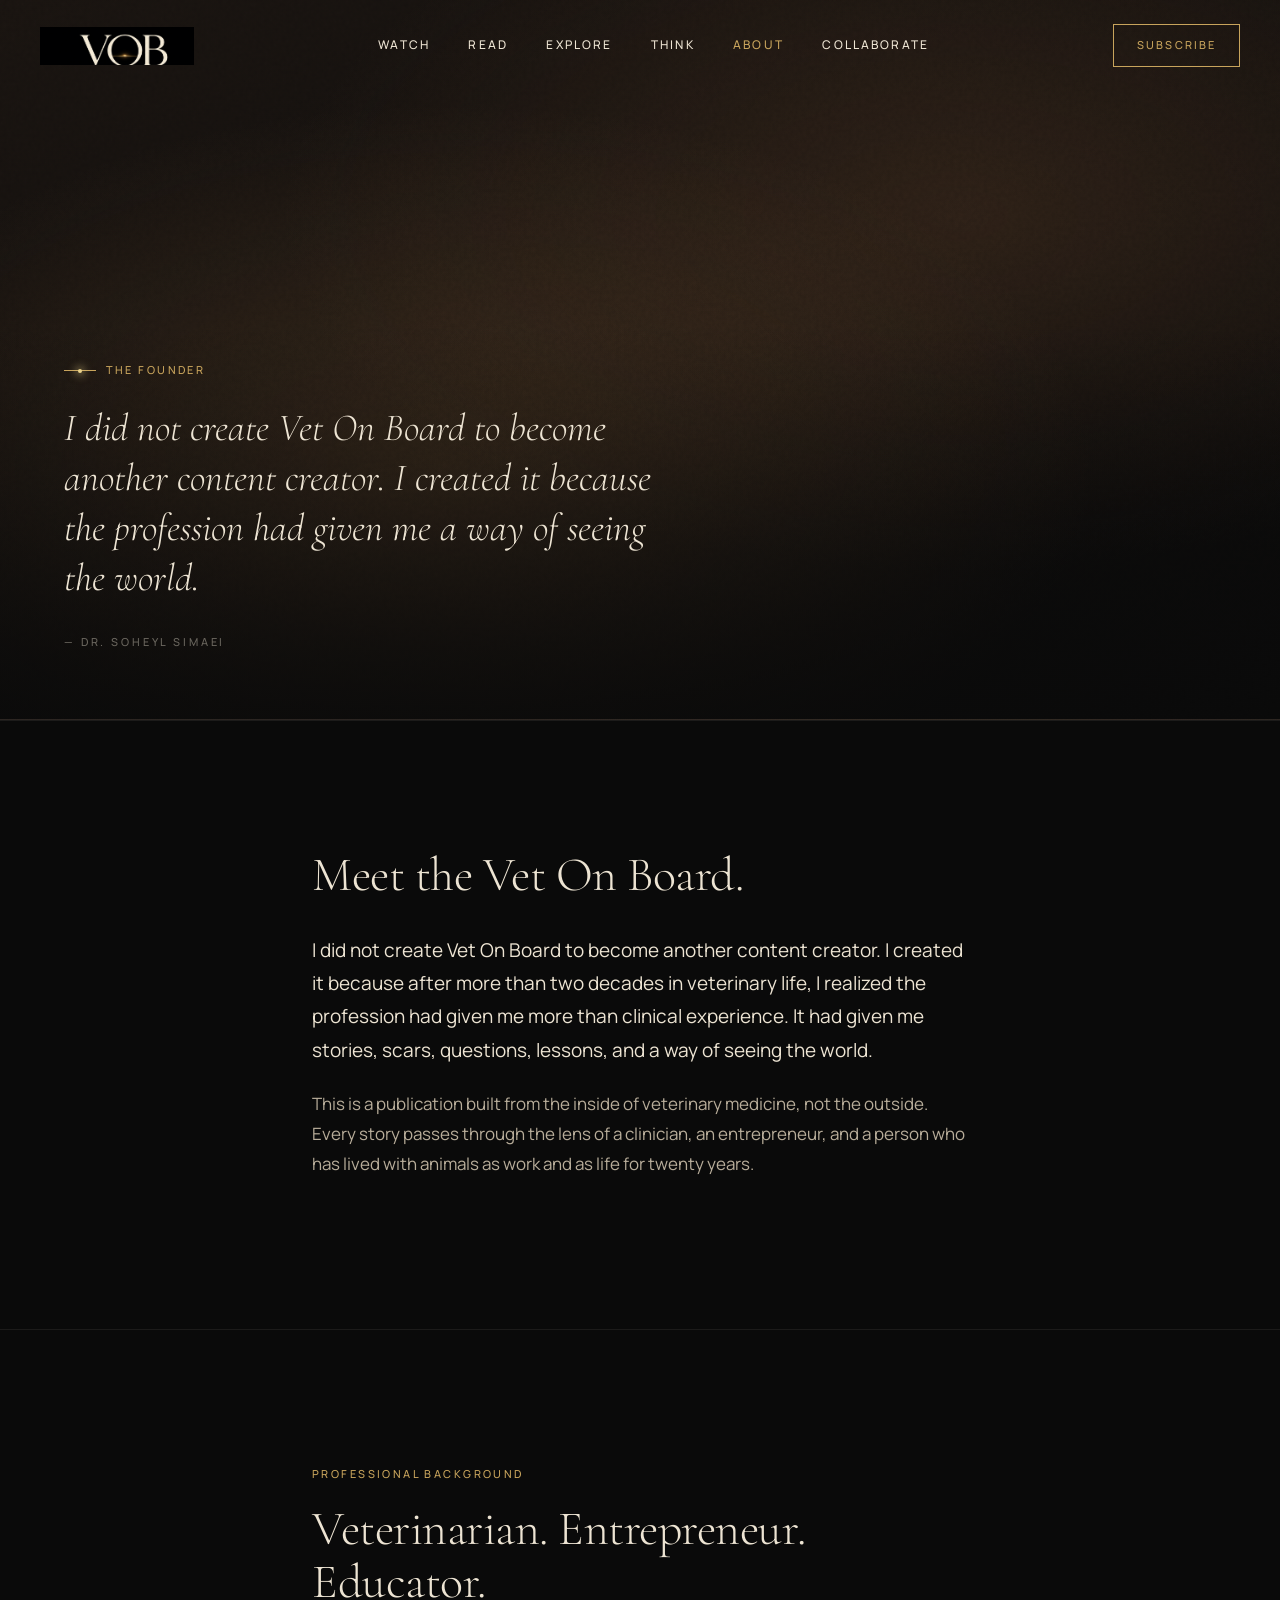
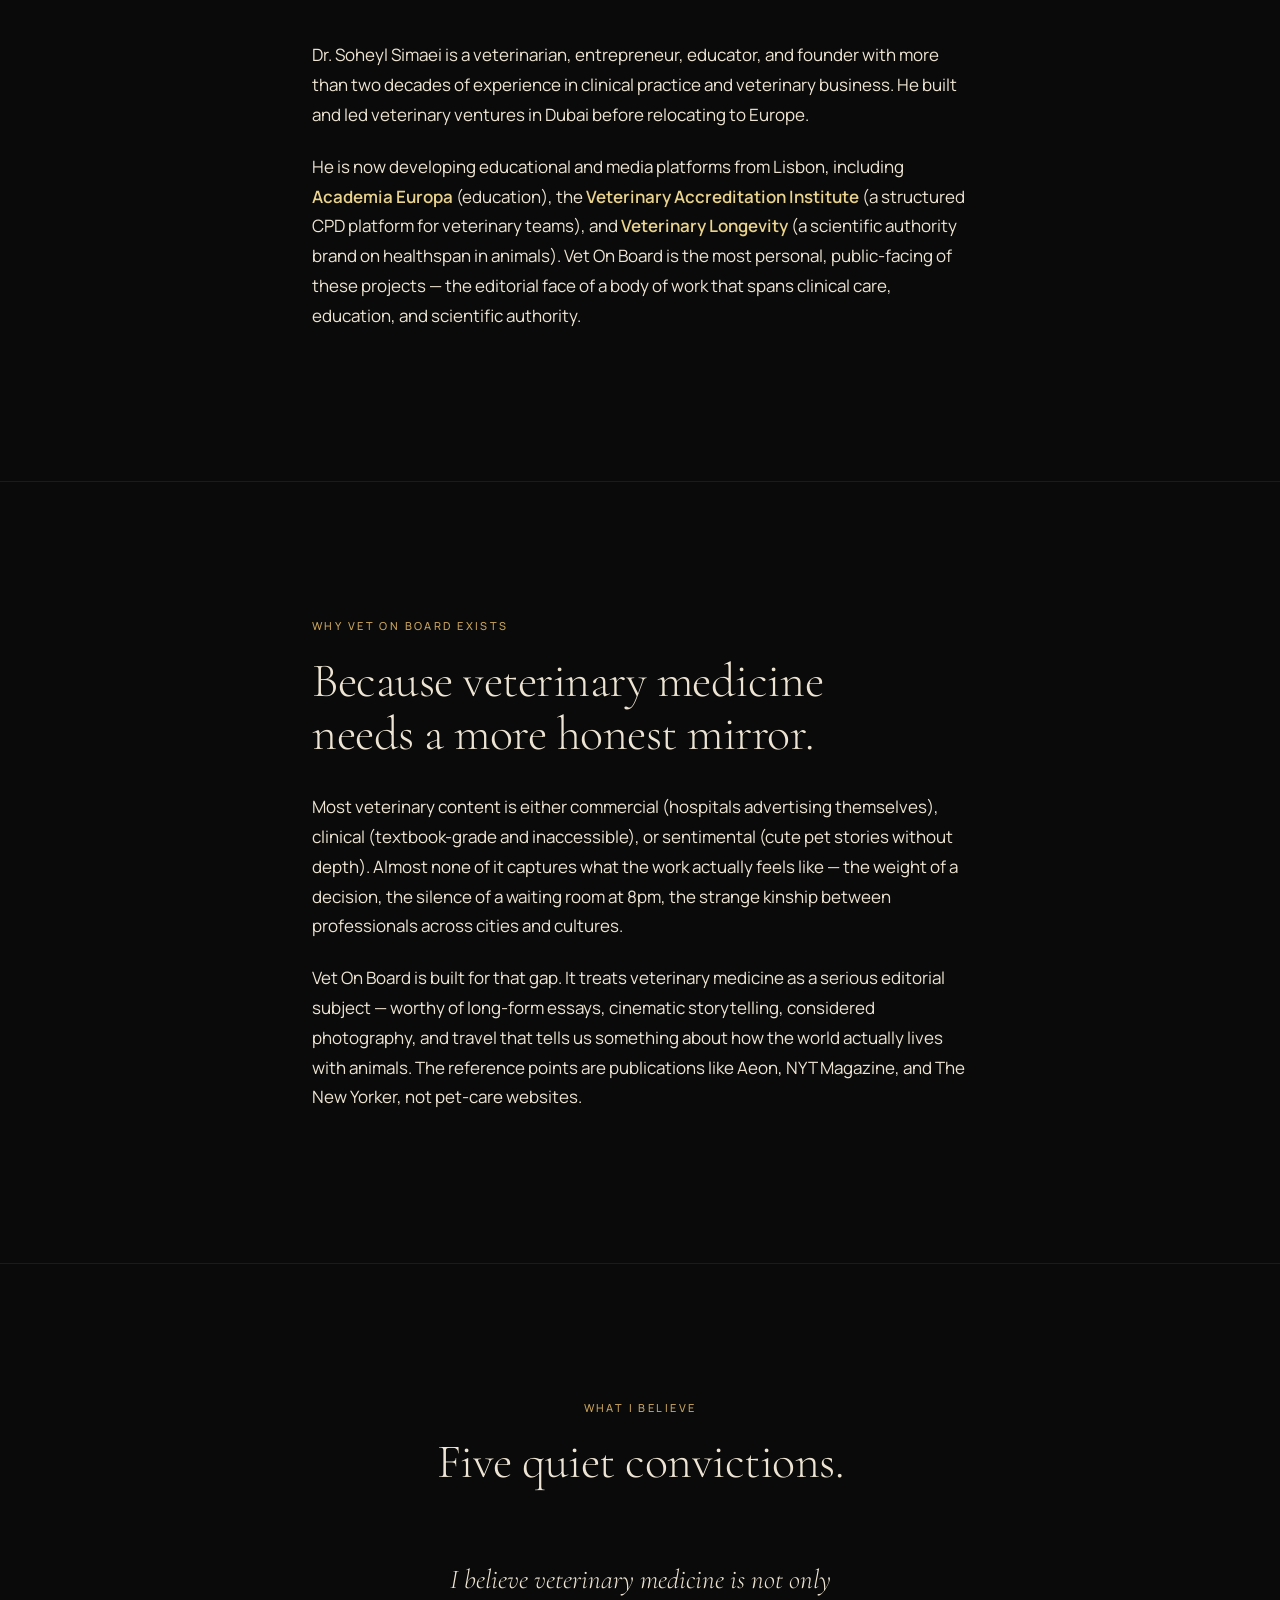
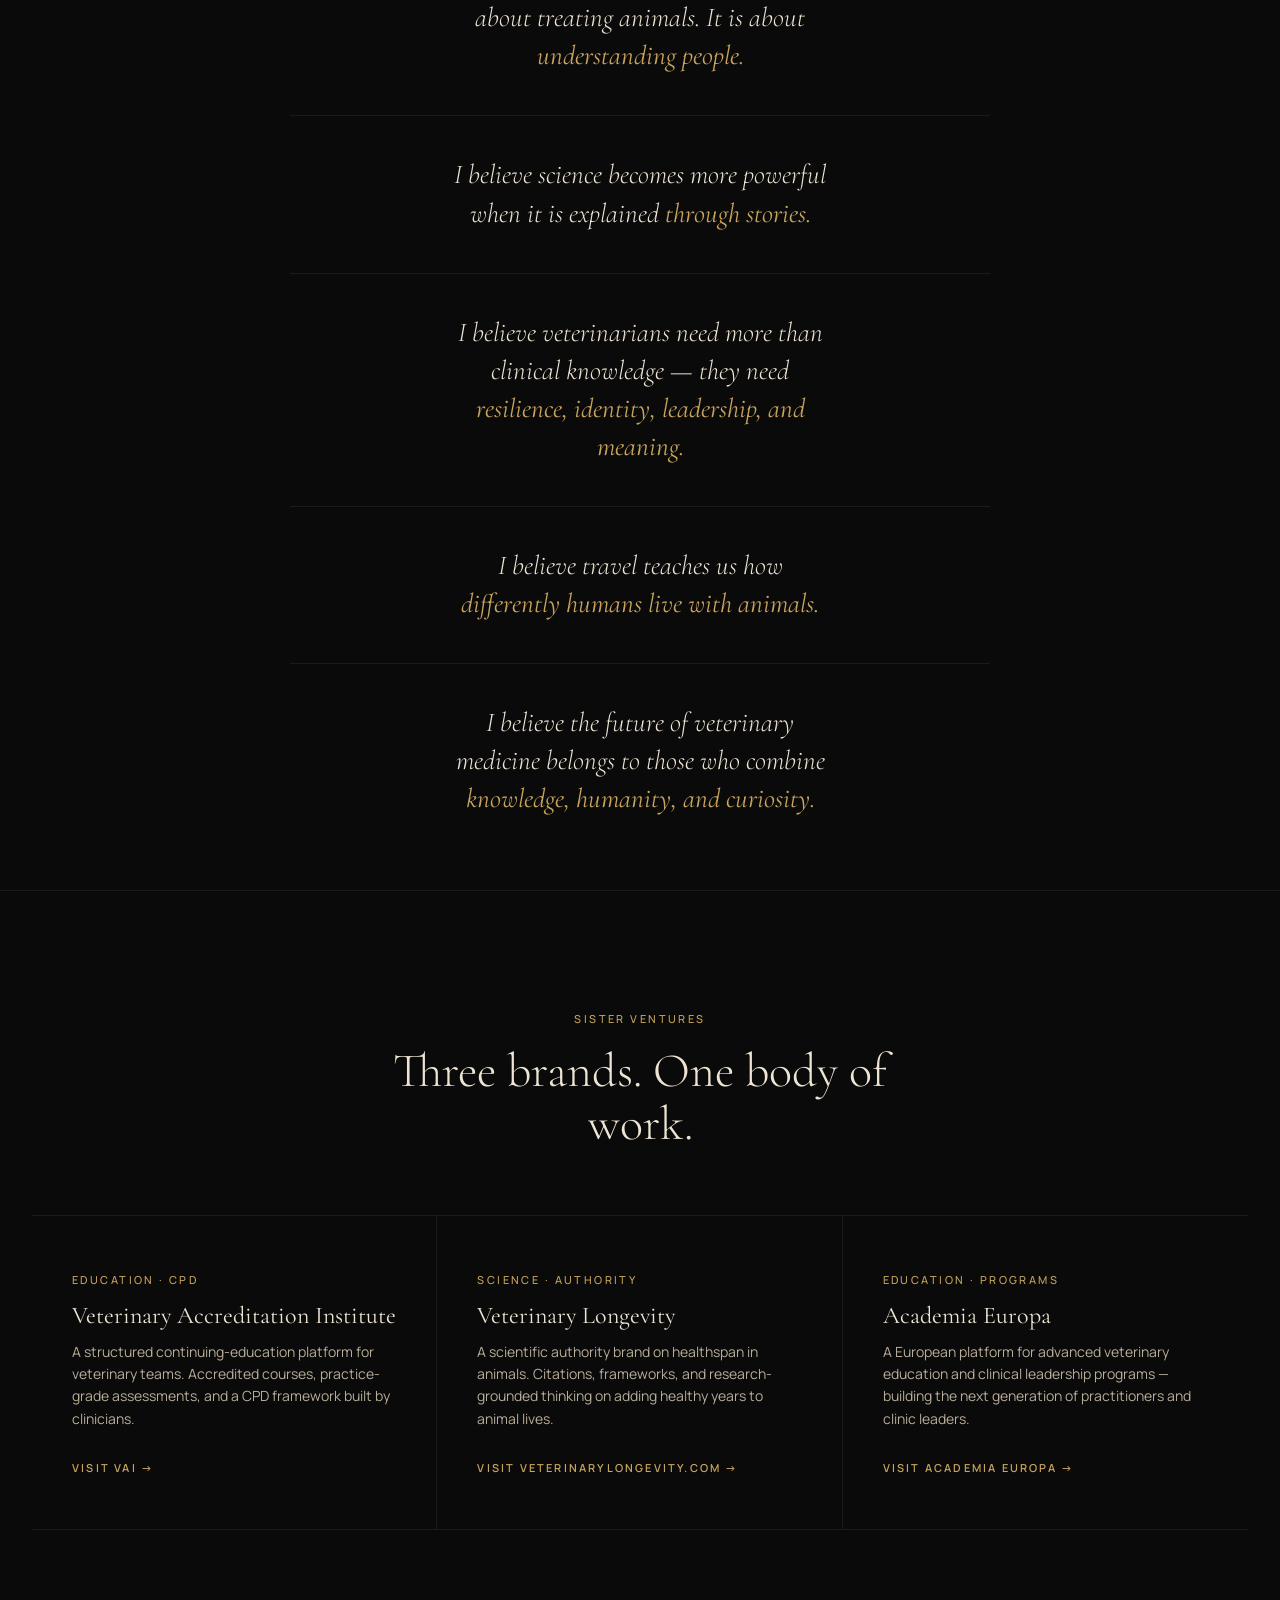
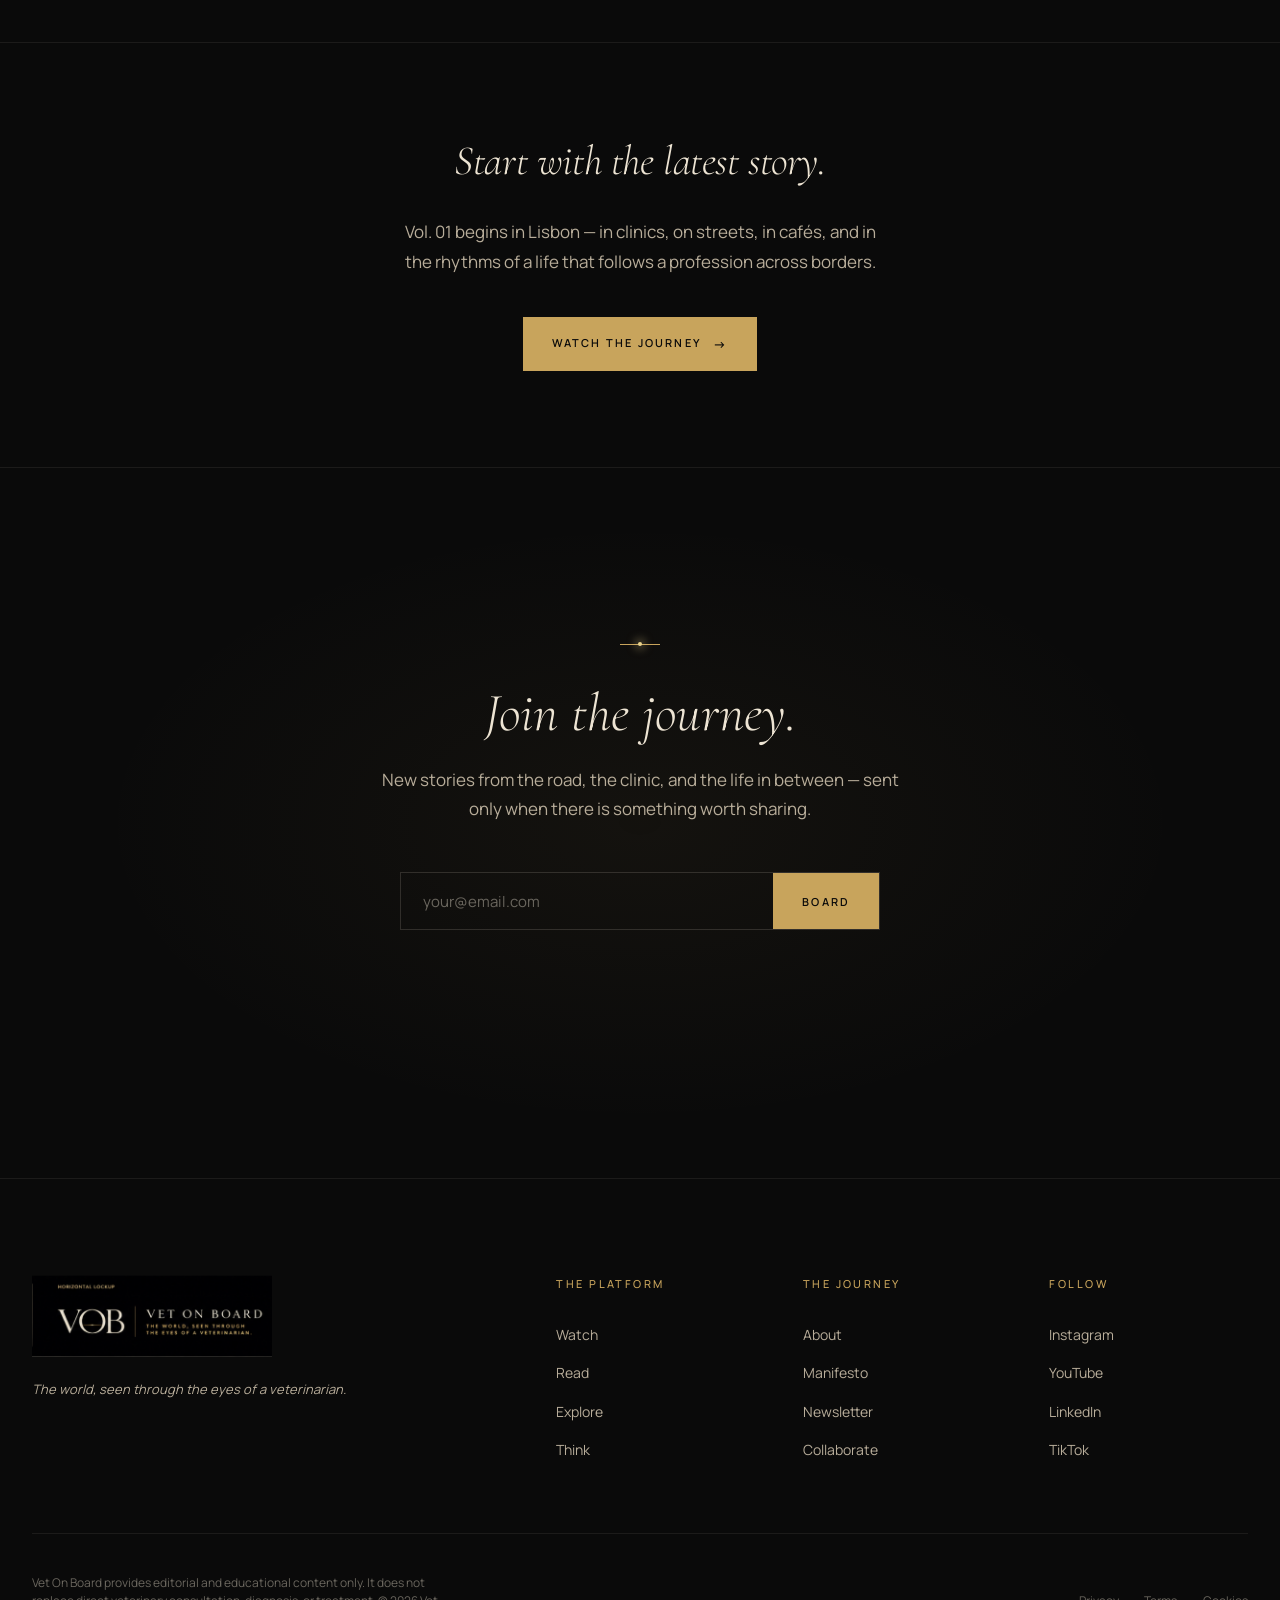
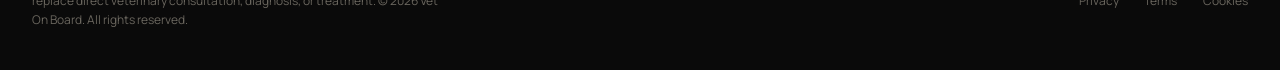
==== about/index.html @ fbd91c52 "Push 3b: full interior pages — read, explore, think, about, collaborate Five new pages, all sharing " ====
<!DOCTYPE html>
<html lang="en">
<head>
<meta charset="UTF-8" />
<meta name="viewport" content="width=device-width, initial-scale=1.0" />
<title>About — Vet On Board</title>
<meta name="description" content="Meet Dr. Soheyl Simaei — veterinarian, entrepreneur, and educator with more than two decades in clinical practice and veterinary business across Dubai and Europe. Founder of Vet On Board.">
<meta name="author" content="Dr. Soheyl Simaei">
<meta name="theme-color" content="#0a0a0a">

<meta property="og:type" content="profile">
<meta property="og:title" content="About — Vet On Board">
<meta property="og:description" content="Meet Dr. Soheyl Simaei — veterinarian, entrepreneur, and educator. Founder of Vet On Board.">
<meta property="og:image" content="https://vetonboard.com/assets/vob-og-image.png">
<meta property="og:image:width" content="1200">
<meta property="og:image:height" content="409">
<meta property="og:url" content="https://vetonboard.com/about">
<meta property="og:site_name" content="Vet On Board">

<meta name="twitter:card" content="summary_large_image">
<meta name="twitter:title" content="About — Vet On Board">
<meta name="twitter:description" content="Meet Dr. Soheyl Simaei — veterinarian, entrepreneur, and educator. Founder of Vet On Board.">
<meta name="twitter:image" content="https://vetonboard.com/assets/vob-og-image.png">

<link rel="icon" type="image/png" href="/assets/vob-logo.png">
<link rel="apple-touch-icon" href="/assets/vob-logo.png">
<link rel="canonical" href="https://vetonboard.com/about">

<link rel="preconnect" href="https://fonts.googleapis.com">
<link rel="preconnect" href="https://fonts.gstatic.com" crossorigin>
<link href="https://fonts.googleapis.com/css2?family=Cinzel:wght@400;500;600&family=Cormorant+Garamond:ital,wght@0,300;0,400;0,500;0,600;1,300;1,400;1,500&family=Manrope:wght@300;400;500;600&display=swap" rel="stylesheet">
<link rel="stylesheet" href="/assets/styles.css">
</head>
<body>

<nav id="nav">
  <div class="nav-inner">
    <a href="/" class="nav-logo" aria-label="Vet On Board home">
      <img src="/assets/vob-mark.png" alt="VOB — Vet On Board" class="nav-mark">
    </a>
    <div class="nav-links">
      <a href="/watch">Watch</a>
      <a href="/read">Read</a>
      <a href="/explore">Explore</a>
      <a href="/think">Think</a>
      <a href="/about" aria-current="page">About</a>
      <a href="/collaborate">Collaborate</a>
    </div>
    <a href="/#newsletter" class="nav-cta">Subscribe</a>
  </div>
</nav>

<section class="founder-image" aria-label="Founder portrait">
  <div class="founder-image-overlay">
    <div class="behind-eyebrow">
      <span class="horizon-line"></span>
      <span class="label">The Founder</span>
    </div>
    <p class="behind-quote"><em>I did not create Vet On Board to become another content creator. I created it because the profession had given me a way of seeing the world.</em></p>
    <span class="behind-attr">— Dr. Soheyl Simaei</span>
  </div>
</section>

<section class="longform">
  <div class="longform-narrow">
    <h2>Meet the Vet On Board.</h2>
    <p class="lede">I did not create Vet On Board to become another content creator. I created it because after more than two decades in veterinary life, I realized the profession had given me more than clinical experience. It had given me stories, scars, questions, lessons, and a way of seeing the world.</p>
    <p class="muted">This is a publication built from the inside of veterinary medicine, not the outside. Every story passes through the lens of a clinician, an entrepreneur, and a person who has lived with animals as work and as life for twenty years.</p>
  </div>
</section>

<section class="longform" style="border-top: 1px solid var(--border);">
  <div class="longform-narrow">
    <span class="label" style="margin-bottom: 1.2rem; display: inline-block;">Professional Background</span>
    <h2>Veterinarian. Entrepreneur. Educator.</h2>
    <p>Dr. Soheyl Simaei is a veterinarian, entrepreneur, educator, and founder with more than two decades of experience in clinical practice and veterinary business. He built and led veterinary ventures in Dubai before relocating to Europe.</p>
    <p>He is now developing educational and media platforms from Lisbon, including <strong style="color: var(--gold-bright); font-weight: 600;">Academia Europa</strong> (education), the <strong style="color: var(--gold-bright); font-weight: 600;">Veterinary Accreditation Institute</strong> (a structured CPD platform for veterinary teams), and <strong style="color: var(--gold-bright); font-weight: 600;">Veterinary Longevity</strong> (a scientific authority brand on healthspan in animals). Vet On Board is the most personal, public-facing of these projects — the editorial face of a body of work that spans clinical care, education, and scientific authority.</p>
  </div>
</section>

<section class="longform" style="border-top: 1px solid var(--border);">
  <div class="longform-narrow">
    <span class="label" style="margin-bottom: 1.2rem; display: inline-block;">Why Vet On Board exists</span>
    <h2>Because veterinary medicine needs a more honest mirror.</h2>
    <p>Most veterinary content is either commercial (hospitals advertising themselves), clinical (textbook-grade and inaccessible), or sentimental (cute pet stories without depth). Almost none of it captures what the work actually feels like — the weight of a decision, the silence of a waiting room at 8pm, the strange kinship between professionals across cities and cultures.</p>
    <p>Vet On Board is built for that gap. It treats veterinary medicine as a serious editorial subject — worthy of long-form essays, cinematic storytelling, considered photography, and travel that tells us something about how the world actually lives with animals. The reference points are publications like Aeon, NYT Magazine, and The New Yorker, not pet-care websites.</p>
  </div>
</section>

<section class="longform" style="border-top: 1px solid var(--border); padding-bottom: 2rem;">
  <div class="longform-narrow" style="text-align: center;">
    <span class="label" style="margin-bottom: 1.2rem; display: inline-block;">What I believe</span>
    <h2 style="margin-inline: auto;">Five quiet convictions.</h2>
  </div>
  <ul class="manifesto-list">
    <li class="manifesto-list-item">
      <p>I believe veterinary medicine is not only about treating animals. It is about <em>understanding people.</em></p>
    </li>
    <li class="manifesto-list-item">
      <p>I believe science becomes more powerful when it is explained <em>through stories.</em></p>
    </li>
    <li class="manifesto-list-item">
      <p>I believe veterinarians need more than clinical knowledge — they need <em>resilience, identity, leadership, and meaning.</em></p>
    </li>
    <li class="manifesto-list-item">
      <p>I believe travel teaches us how <em>differently humans live with animals.</em></p>
    </li>
    <li class="manifesto-list-item">
      <p>I believe the future of veterinary medicine belongs to those who combine <em>knowledge, humanity, and curiosity.</em></p>
    </li>
  </ul>
</section>

<section class="sisters">
  <div class="container">
    <div class="sisters-header">
      <span class="label" style="margin-bottom: 1rem; display: inline-block;">Sister Ventures</span>
      <h2 style="font-family: 'Cormorant Garamond', serif; font-weight: 300; font-size: clamp(2rem, 4vw, 3rem); line-height: 1.1; max-width: 24ch; margin: 0 auto;">Three brands. One body of work.</h2>
    </div>
    <div class="sisters-grid">
      <div class="sister">
        <span class="label">Education · CPD</span>
        <h3 class="sister-name">Veterinary Accreditation Institute</h3>
        <p class="sister-desc">A structured continuing-education platform for veterinary teams. Accredited courses, practice-grade assessments, and a CPD framework built by clinicians.</p>
        <a href="#" class="sister-link" target="_blank" rel="noopener">Visit VAI →</a>
      </div>
      <div class="sister">
        <span class="label">Science · Authority</span>
        <h3 class="sister-name">Veterinary Longevity</h3>
        <p class="sister-desc">A scientific authority brand on healthspan in animals. Citations, frameworks, and research-grounded thinking on adding healthy years to animal lives.</p>
        <a href="https://veterinarylongevity.com" class="sister-link" target="_blank" rel="noopener">Visit veterinarylongevity.com →</a>
      </div>
      <div class="sister">
        <span class="label">Education · Programs</span>
        <h3 class="sister-name">Academia Europa</h3>
        <p class="sister-desc">A European platform for advanced veterinary education and clinical leadership programs — building the next generation of practitioners and clinic leaders.</p>
        <a href="#" class="sister-link" target="_blank" rel="noopener">Visit Academia Europa →</a>
      </div>
    </div>
  </div>
</section>

<section class="longform" style="text-align: center; padding: 6rem 0;">
  <div class="longform-narrow">
    <h2 style="font-family: 'Cormorant Garamond', serif; font-weight: 300; font-style: italic; font-size: clamp(1.8rem, 3.4vw, 2.6rem); margin-inline: auto;">Start with the latest story.</h2>
    <p class="muted" style="max-width: 50ch; margin: 1.5rem auto 2.5rem;">Vol. 01 begins in Lisbon — in clinics, on streets, in cafés, and in the rhythms of a life that follows a profession across borders.</p>
    <a href="/watch" class="btn btn-primary">Watch the Journey <span class="arrow">→</span></a>
  </div>
</section>

<section class="newsletter" id="newsletter">
  <div class="container-narrow">
    <div class="newsletter-rule"></div>
    <h3>Join the journey.</h3>
    <p>New stories from the road, the clinic, and the life in between — sent only when there is something worth sharing.</p>
    <form class="newsletter-form" id="newsletter-form">
      <input type="email" placeholder="your@email.com" required aria-label="Email address">
      <button type="submit">Board</button>
    </form>
    <p class="newsletter-thanks" id="newsletter-thanks" aria-live="polite">Thank you. You're on the list — we'll be in touch when Issue One is ready.</p>
  </div>
</section>

<footer>
  <div class="container">
    <div class="footer-top">
      <div class="footer-brand">
        <img src="/assets/vob-logo-horizontal.png" alt="Vet On Board" class="footer-logo">
        <p>The world, seen through the eyes of a veterinarian.</p>
      </div>
      <div class="footer-col">
        <h6>The Platform</h6>
        <a href="/watch">Watch</a>
        <a href="/read">Read</a>
        <a href="/explore">Explore</a>
        <a href="/think">Think</a>
      </div>
      <div class="footer-col">
        <h6>The Journey</h6>
        <a href="/about">About</a>
        <a href="/#manifesto">Manifesto</a>
        <a href="/#newsletter">Newsletter</a>
        <a href="/collaborate">Collaborate</a>
      </div>
      <div class="footer-col">
        <h6>Follow</h6>
        <a href="#">Instagram</a>
        <a href="#">YouTube</a>
        <a href="#">LinkedIn</a>
        <a href="#">TikTok</a>
      </div>
    </div>
    <div class="footer-bottom">
      <p class="footer-disclaimer">Vet On Board provides editorial and educational content only. It does not replace direct veterinary consultation, diagnosis, or treatment. © 2026 Vet On Board. All rights reserved.</p>
      <div class="footer-legal">
        <a href="#">Privacy</a>
        <a href="#">Terms</a>
        <a href="#">Cookies</a>
      </div>
    </div>
  </div>
</footer>

<script>
  const nav = document.getElementById('nav');
  window.addEventListener('scroll', () => {
    if (window.scrollY > 50) nav.classList.add('scrolled');
    else nav.classList.remove('scrolled');
  });

  const newsletterForm = document.getElementById('newsletter-form');
  const newsletterThanks = document.getElementById('newsletter-thanks');
  if (newsletterForm) {
    newsletterForm.addEventListener('submit', (e) => {
      e.preventDefault();
      newsletterForm.classList.add('submitted');
      newsletterThanks.classList.add('visible');
    });
  }
</script>

</body>
</html>
---- assets/styles.css ----
:root {
    --bg: #0a0a0a;
    --bg-elevated: #141312;
    --ivory: #ede4d3;
    --ivory-muted: #b8ad9a;
    --ivory-faint: #6a665e;
    --gold: #c8a45c;
    --gold-bright: #ead38c;
    --gold-muted: #8a6f3f;
    --border: rgba(237, 228, 211, 0.08);
    --border-strong: rgba(237, 228, 211, 0.15);
  }

  * { box-sizing: border-box; margin: 0; padding: 0; }
  html { scroll-behavior: smooth; }
  body {
    background: var(--bg);
    color: var(--ivory);
    font-family: 'Manrope', sans-serif;
    font-weight: 400;
    font-size: 17px;
    line-height: 1.7;
    -webkit-font-smoothing: antialiased;
    overflow-x: hidden;
  }

  .sr-only {
    position: absolute; width: 1px; height: 1px; padding: 0; margin: -1px;
    overflow: hidden; clip: rect(0,0,0,0); white-space: nowrap; border: 0;
  }

  .label { font-size: 11px; letter-spacing: 0.22em; text-transform: uppercase; font-weight: 500; color: var(--gold); display: inline-block; }
  .label-muted { font-size: 11px; letter-spacing: 0.22em; text-transform: uppercase; font-weight: 500; color: var(--ivory-muted); }
  .horizon-line { display: inline-block; width: 32px; height: 1px; background: var(--gold); vertical-align: middle; margin-right: 0.6rem; position: relative; }
  .horizon-line::after {
    content: ''; position: absolute; left: 50%; top: 50%;
    transform: translate(-50%, -50%); width: 4px; height: 4px;
    background: var(--gold-bright); border-radius: 50%;
    box-shadow: 0 0 8px 2px rgba(234, 211, 140, 0.6);
  }

  .container { max-width: 1280px; margin: 0 auto; padding: 0 2rem; }
  .container-narrow { max-width: 760px; margin: 0 auto; padding: 0 2rem; }

  /* nav */
  nav {
    position: fixed; top: 0; left: 0; right: 0; z-index: 100;
    padding: 1.5rem 0; transition: all 0.3s ease;
  }
  nav.scrolled {
    background: rgba(10, 10, 10, 0.92);
    backdrop-filter: blur(14px);
    -webkit-backdrop-filter: blur(14px);
    border-bottom: 1px solid var(--border);
    padding: 1rem 0;
  }
  .nav-inner {
    display: flex; align-items: center; justify-content: space-between;
    max-width: 1440px; margin: 0 auto; padding: 0 2.5rem;
  }
  .nav-logo {
    display: flex; align-items: center; gap: 0.7rem;
    text-decoration: none; color: var(--ivory);
  }
  .nav-mark { height: 38px; width: auto; display: block; transition: height 0.3s ease; }
  nav.scrolled .nav-mark { height: 30px; }
  .nav-links { display: flex; gap: 2.4rem; align-items: center; }
  .nav-links a {
    color: var(--ivory); text-decoration: none;
    font-size: 12px; letter-spacing: 0.18em; text-transform: uppercase; font-weight: 500;
    transition: color 0.2s;
  }
  .nav-links a:hover { color: var(--gold); }
  .nav-cta {
    font-size: 11px; letter-spacing: 0.2em; text-transform: uppercase; font-weight: 500;
    padding: 0.7rem 1.4rem; border: 1px solid var(--gold); color: var(--gold);
    text-decoration: none; transition: all 0.25s;
  }
  .nav-cta:hover { background: var(--gold); color: var(--bg); }

  /* hero — logo-centred */
  .hero {
    min-height: 100vh; position: relative;
    display: flex; align-items: center; justify-content: center;
    overflow: hidden; text-align: center;
    background:
      radial-gradient(ellipse at 50% 50%, transparent 0%, rgba(10,10,10,0.55) 75%, rgba(10,10,10,0.85) 100%),
      radial-gradient(ellipse at 50% 55%, rgba(200, 164, 92, 0.10) 0%, transparent 55%),
      radial-gradient(ellipse at 80% 20%, rgba(120, 80, 40, 0.06) 0%, transparent 55%),
      linear-gradient(180deg, #0a0a0a 0%, #100e0b 50%, #0a0a0a 100%);
  }

  /* hero — photographic background variant (with VOB lockup baked into image) */
  .hero-photo {
    align-items: stretch; flex-direction: column;
    justify-content: space-between;
    padding: 7rem 2rem 5rem;
    background:
      linear-gradient(to bottom,
        rgba(10,10,10,0.55) 0%,
        rgba(10,10,10,0.05) 18%,
        transparent 30%,
        transparent 65%,
        rgba(10,10,10,0.4) 82%,
        rgba(10,10,10,0.92) 100%
      ),
      url('/assets/hero-bg.jpg');
    background-size: cover;
    background-position: center 42%;
  }
  .hero-photo .hero-eyebrow-top {
    position: relative; z-index: 2;
    align-self: center;
    opacity: 0; animation: fadeUp 1.1s 0.2s ease forwards;
  }
  .hero-photo .hero-content {
    position: relative; z-index: 2;
    margin-top: auto;
    max-width: 780px; margin-left: auto; margin-right: auto;
    text-align: center;
    opacity: 0; animation: fadeUp 1.3s 0.7s ease forwards;
  }
  .hero-photo .hero-sub {
    font-size: 1.05rem; line-height: 1.7;
    max-width: 60ch; margin: 0 auto 2.4rem;
    color: var(--ivory);
    text-shadow: 0 1px 24px rgba(0,0,0,0.6);
  }
  .hero-photo .hero-sub strong {
    color: var(--gold-bright); font-weight: 600;
  }
  .hero-photo .hero-ctas {
    display: flex; gap: 1.2rem; justify-content: center; flex-wrap: wrap;
  }
  .hero::before {
    content: ''; position: absolute; inset: 0;
    background-image: url("data:image/svg+xml,%3Csvg viewBox='0 0 200 200' xmlns='http://www.w3.org/2000/svg'%3E%3Cfilter id='n'%3E%3CfeTurbulence type='fractalNoise' baseFrequency='0.85' numOctaves='3' stitchTiles='stitch'/%3E%3CfeColorMatrix values='0 0 0 0 0 0 0 0 0 0 0 0 0 0 0 0 0 0 0.32 0'/%3E%3C/filter%3E%3Crect width='200' height='200' filter='url(%23n)'/%3E%3C/svg%3E");
    opacity: 0.45; pointer-events: none; mix-blend-mode: overlay;
  }
  .hero-content {
    position: relative; z-index: 2;
    padding: 0 2.5rem; max-width: 1100px; width: 100%; margin: 0 auto;
  }
  .hero-eyebrow {
    display: inline-flex; align-items: center; margin-bottom: 3rem;
    opacity: 0; animation: fadeUp 1.1s 0.2s ease forwards;
  }
  .hero-logo {
    width: 100%; max-width: 720px; height: auto;
    margin: 0 auto 3rem; display: block;
    opacity: 0; animation: fadeUp 1.4s 0.5s ease forwards;
  }
  .hero p {
    font-size: 1.1rem; max-width: 56ch; margin: 0 auto 3rem;
    color: var(--ivory-muted); line-height: 1.65;
    opacity: 0; animation: fadeUp 1.3s 0.85s ease forwards;
  }
  .hero-ctas {
    display: flex; gap: 1.4rem; justify-content: center; flex-wrap: wrap;
    opacity: 0; animation: fadeUp 1.3s 1.1s ease forwards;
  }
  .btn {
    font-family: 'Manrope', sans-serif;
    font-size: 11px; letter-spacing: 0.2em; text-transform: uppercase; font-weight: 600;
    padding: 1rem 1.8rem; border: none; cursor: pointer; text-decoration: none;
    display: inline-flex; align-items: center; gap: 0.7rem;
    transition: all 0.25s ease;
  }
  .btn-primary { background: var(--gold); color: var(--bg); }
  .btn-primary:hover { background: var(--gold-bright); }
  .btn-ghost { background: transparent; color: var(--ivory); border: 1px solid var(--border-strong); }
  .btn-ghost:hover { border-color: var(--ivory); }
  .btn .arrow { transition: transform 0.2s; font-size: 13px; }
  .btn:hover .arrow { transform: translateX(4px); }

  .hero-corner-bl {
    position: absolute; bottom: 3rem; left: 2.5rem; z-index: 2;
    text-align: left;
    opacity: 0; animation: fadeUp 1.3s 1.4s ease forwards;
  }
  .hero-corner-br {
    position: absolute; bottom: 3rem; right: 2.5rem; z-index: 2;
    display: flex; align-items: center; gap: 0.7rem;
    opacity: 0; animation: fadeUp 1.3s 1.4s ease forwards;
  }
  .scroll-line { width: 1px; height: 32px; background: var(--ivory-faint); }

  @keyframes fadeUp {
    from { opacity: 0; transform: translateY(22px); }
    to { opacity: 1; transform: translateY(0); }
  }

  /* manifesto */
  .manifesto { padding: 11rem 0; text-align: center; position: relative; }
  .manifesto-rule { width: 56px; height: 1px; background: var(--gold); margin: 0 auto; opacity: 0.6; position: relative; }
  .manifesto-rule::after {
    content: ''; position: absolute; left: 50%; top: 50%;
    transform: translate(-50%, -50%); width: 5px; height: 5px;
    background: var(--gold-bright); border-radius: 50%;
    box-shadow: 0 0 12px 3px rgba(234, 211, 140, 0.5);
  }
  .manifesto h2 {
    font-family: 'Cormorant Garamond', serif;
    font-style: italic; font-weight: 300;
    font-size: clamp(1.9rem, 3.5vw, 2.9rem);
    line-height: 1.4; letter-spacing: -0.005em;
    margin: 3rem auto; max-width: 28ch;
    color: var(--ivory);
  }
  .manifesto h2 em { color: var(--gold); font-style: italic; font-weight: 400; }
  .manifesto-body {
    font-family: 'Manrope', sans-serif;
    font-weight: 400; font-size: 16px; line-height: 1.7;
    color: var(--ivory-muted);
    max-width: 56ch; margin: 2.5rem auto 2rem;
  }
  .manifesto-attr { font-size: 11px; letter-spacing: 0.26em; text-transform: uppercase; color: var(--ivory-faint); margin-top: 3rem; display: block; }

  /* editorial principles strip */
  .principles { padding: 7rem 0; border-top: 1px solid var(--border); }
  .principles-grid { display: grid; grid-template-columns: repeat(3, 1fr); gap: 3rem; }
  .principle { padding-right: 1.4rem; }
  .principle-num {
    font-family: 'Cinzel', serif;
    font-size: 12px; color: var(--gold);
    letter-spacing: 0.2em; display: block; margin-bottom: 1rem;
  }
  .principle-title {
    font-family: 'Cormorant Garamond', serif;
    font-weight: 400; font-size: 1.5rem;
    line-height: 1.25; margin-bottom: 0.85rem;
    color: var(--ivory);
  }
  .principle-body {
    font-size: 14.5px; color: var(--ivory-muted);
    line-height: 1.65;
  }

  /* issue one */
  .issue-one { padding: 9rem 0; border-top: 1px solid var(--border); }
  .issue-one-header { text-align: center; margin-bottom: 5rem; }
  .issue-one-eyebrow { display: inline-flex; align-items: center; margin-bottom: 2rem; }
  .issue-one-headline {
    font-family: 'Cormorant Garamond', serif;
    font-weight: 300;
    font-size: clamp(1.9rem, 3.5vw, 2.9rem);
    line-height: 1.3; letter-spacing: -0.005em;
    max-width: 28ch; margin: 0 auto;
    color: var(--ivory);
  }
  .issue-one-headline em { color: var(--gold); font-style: italic; font-weight: 400; }
  .issue-one-grid {
    display: grid; grid-template-columns: repeat(3, 1fr);
    gap: 2.4rem; margin-bottom: 4rem;
  }
  .issue-card { cursor: default; transition: transform 0.35s ease; }
  .issue-card:hover { transform: translateY(-4px); }
  .issue-card:hover .issue-card-title { color: var(--gold); }
  .issue-card-thumb {
    aspect-ratio: 3 / 4; margin-bottom: 1.5rem;
    border: 1px solid var(--border);
    position: relative; overflow: hidden;
  }
  .issue-card-thumb::after {
    content: ''; position: absolute; inset: 0;
    background-image: url("data:image/svg+xml,%3Csvg viewBox='0 0 200 200' xmlns='http://www.w3.org/2000/svg'%3E%3Cfilter id='n'%3E%3CfeTurbulence type='fractalNoise' baseFrequency='0.9' numOctaves='2' stitchTiles='stitch'/%3E%3CfeColorMatrix values='0 0 0 0 0 0 0 0 0 0 0 0 0 0 0 0 0 0 0.22 0'/%3E%3C/filter%3E%3Crect width='200' height='200' filter='url(%23n)'/%3E%3C/svg%3E");
    opacity: 0.45; mix-blend-mode: overlay;
  }
  .issue-card-thumb-film {
    background:
      radial-gradient(ellipse at 35% 70%, rgba(200, 164, 92, 0.22) 0%, transparent 55%),
      radial-gradient(ellipse at 75% 25%, rgba(80, 60, 40, 0.5) 0%, transparent 50%),
      linear-gradient(160deg, #1c1814 0%, #0a0a0a 100%);
  }
  .issue-card-thumb-essay {
    background:
      radial-gradient(ellipse at 50% 40%, rgba(140, 130, 110, 0.18) 0%, transparent 55%),
      linear-gradient(180deg, #1a1815 0%, #0a0a0a 100%);
  }
  .issue-card-thumb-note {
    background:
      radial-gradient(ellipse at 25% 60%, rgba(170, 110, 70, 0.18) 0%, transparent 55%),
      linear-gradient(160deg, #18130f 0%, #0a0a0a 100%);
  }
  .issue-card-kind { display: block; margin-bottom: 0.85rem; }
  .issue-card-title {
    font-family: 'Cormorant Garamond', serif;
    font-weight: 400; font-size: 1.6rem;
    line-height: 1.25; margin-bottom: 0.6rem;
    transition: color 0.25s;
  }
  .issue-card-desc {
    font-size: 14px; color: var(--ivory-muted);
    line-height: 1.6; margin-bottom: 1.2rem;
  }
  .issue-card-foot {
    font-size: 11px; letter-spacing: 0.22em; text-transform: uppercase;
    color: var(--ivory-faint); font-weight: 500;
  }
  .issue-one-cta { text-align: center; }

  /* cinematic stills strip */
  .stills {
    padding: 0; border-top: 1px solid var(--border);
    background: var(--bg);
  }
  .stills-strip {
    display: flex; overflow-x: auto; scroll-snap-type: x mandatory;
    scrollbar-width: none;
  }
  .stills-strip::-webkit-scrollbar { display: none; }
  .still {
    flex: 1 0 auto;
    min-width: 240px; aspect-ratio: 4 / 5;
    position: relative; overflow: hidden;
    scroll-snap-align: start;
    cursor: default;
  }
  .still::before {
    content: ''; position: absolute; inset: 0;
    background: linear-gradient(90deg, rgba(10,10,10,0.55) 0%, transparent 22%, transparent 78%, rgba(10,10,10,0.55) 100%);
    z-index: 2; pointer-events: none;
  }
  .still::after {
    content: ''; position: absolute; inset: 0;
    background-image: url("data:image/svg+xml,%3Csvg viewBox='0 0 200 200' xmlns='http://www.w3.org/2000/svg'%3E%3Cfilter id='n'%3E%3CfeTurbulence type='fractalNoise' baseFrequency='0.9' numOctaves='2' stitchTiles='stitch'/%3E%3CfeColorMatrix values='0 0 0 0 0 0 0 0 0 0 0 0 0 0 0 0 0 0 0.22 0'/%3E%3C/filter%3E%3Crect width='200' height='200' filter='url(%23n)'/%3E%3C/svg%3E");
    opacity: 0.45; mix-blend-mode: overlay; z-index: 1;
  }
  .still-1 { background: radial-gradient(ellipse at 50% 60%, rgba(200, 164, 92, 0.22) 0%, transparent 55%), linear-gradient(160deg, #1c1814 0%, #0a0a0a 100%); }
  .still-2 { background: radial-gradient(ellipse at 30% 70%, rgba(190, 130, 80, 0.20) 0%, transparent 55%), linear-gradient(180deg, #1a1310 0%, #0a0a0a 100%); }
  .still-3 { background: radial-gradient(ellipse at 60% 40%, rgba(140, 130, 120, 0.16) 0%, transparent 55%), linear-gradient(160deg, #15161a 0%, #0a0a0a 100%); }
  .still-4 { background: radial-gradient(ellipse at 50% 55%, rgba(170, 150, 120, 0.16) 0%, transparent 55%), linear-gradient(180deg, #16140f 0%, #0a0a0a 100%); }
  .still-5 { background: radial-gradient(ellipse at 70% 35%, rgba(80, 110, 130, 0.20) 0%, transparent 55%), linear-gradient(160deg, #11141a 0%, #0a0a0a 100%); }
  .still-6 { background: radial-gradient(ellipse at 40% 60%, rgba(180, 130, 90, 0.22) 0%, transparent 55%), linear-gradient(180deg, #1a1410 0%, #0a0a0a 100%); }
  .still-caption {
    position: absolute; bottom: 1.4rem; left: 1.4rem; z-index: 3;
    display: flex; align-items: center; gap: 0.6rem;
    opacity: 0; transform: translateY(6px);
    transition: opacity 0.45s ease, transform 0.45s ease;
  }
  .still:hover .still-caption { opacity: 1; transform: translateY(0); }
  .still-caption .horizon-line { width: 18px; margin-right: 0; }
  .still-caption-text {
    font-family: 'Cinzel', serif; font-size: 11px;
    letter-spacing: 0.22em; text-transform: uppercase;
    color: var(--ivory); font-weight: 500;
  }
  .stills-foot {
    text-align: center; padding: 3rem 2rem 5rem;
    font-family: 'Cormorant Garamond', serif;
    font-style: italic; font-weight: 300;
    font-size: 1.05rem; color: var(--ivory-muted);
  }

  /* behind the lens (founder presence) */
  .behind-the-lens {
    position: relative;
    height: 70vh; min-height: 480px;
    overflow: hidden;
    border-top: 1px solid var(--border);
    background:
      radial-gradient(ellipse at 35% 65%, rgba(200, 140, 80, 0.22) 0%, transparent 55%),
      radial-gradient(ellipse at 75% 30%, rgba(120, 80, 50, 0.30) 0%, transparent 50%),
      linear-gradient(160deg, #1c1612 0%, #0a0a0a 100%);
  }
  .behind-the-lens::before {
    content: ''; position: absolute; inset: 0;
    background-image: url("data:image/svg+xml,%3Csvg viewBox='0 0 200 200' xmlns='http://www.w3.org/2000/svg'%3E%3Cfilter id='n'%3E%3CfeTurbulence type='fractalNoise' baseFrequency='0.85' numOctaves='3' stitchTiles='stitch'/%3E%3CfeColorMatrix values='0 0 0 0 0 0 0 0 0 0 0 0 0 0 0 0 0 0 0.30 0'/%3E%3C/filter%3E%3Crect width='200' height='200' filter='url(%23n)'/%3E%3C/svg%3E");
    opacity: 0.5; mix-blend-mode: overlay;
  }
  .behind-the-lens::after {
    content: ''; position: absolute; inset: 0;
    background: linear-gradient(to top, rgba(10,10,10,0.85) 0%, transparent 55%);
  }
  .behind-overlay {
    position: absolute; bottom: 4rem; left: 0; right: 0; z-index: 2;
    padding: 0 4rem; max-width: 920px;
  }
  .behind-eyebrow { display: inline-flex; align-items: center; margin-bottom: 1.5rem; }
  .behind-eyebrow .label { color: var(--gold); }
  .behind-quote {
    font-family: 'Cormorant Garamond', serif;
    font-style: italic; font-weight: 300;
    font-size: clamp(1.6rem, 3vw, 2.4rem);
    line-height: 1.3; color: var(--ivory);
    max-width: 36ch; margin-bottom: 1.4rem;
  }
  .behind-attr {
    font-size: 11px; letter-spacing: 0.26em; text-transform: uppercase;
    color: var(--ivory-faint); font-weight: 500;
  }

  .section-header {
    display: flex; justify-content: space-between; align-items: end;
    margin-bottom: 4rem; flex-wrap: wrap; gap: 1.5rem;
  }
  .section-header h3 {
    font-family: 'Cormorant Garamond', serif;
    font-weight: 300;
    font-size: clamp(2.2rem, 4.2vw, 3.5rem);
    line-height: 1; letter-spacing: -0.01em;
    max-width: 18ch;
  }

  .pillars { padding: 8rem 0; border-top: 1px solid var(--border); }
  .pillars-grid { display: grid; grid-template-columns: repeat(2, 1fr); gap: 0; border-top: 1px solid var(--border); }
  .pillar {
    padding: 2.6rem 2.5rem 2.6rem 0;
    border-bottom: 1px solid var(--border);
    cursor: pointer; transition: padding-left 0.4s ease;
    display: block;
    position: relative;
  }
  .pillar:nth-child(odd) { border-right: 1px solid var(--border); padding-right: 3rem; }
  .pillar:nth-child(even) { padding-left: 3rem; }
  .pillar:hover { padding-left: 4rem; }
  .pillar:nth-child(odd):hover { padding-left: 1rem; }
  .pillar-thumb {
    aspect-ratio: 16 / 9; margin-bottom: 1.6rem;
    border: 1px solid var(--border);
    position: relative; overflow: hidden;
    transition: transform 0.4s ease;
  }
  .pillar:hover .pillar-thumb { transform: scale(1.015); }
  .pillar-thumb::after {
    content: ''; position: absolute; inset: 0;
    background-image: url("data:image/svg+xml,%3Csvg viewBox='0 0 200 200' xmlns='http://www.w3.org/2000/svg'%3E%3Cfilter id='n'%3E%3CfeTurbulence type='fractalNoise' baseFrequency='0.9' numOctaves='2' stitchTiles='stitch'/%3E%3CfeColorMatrix values='0 0 0 0 0 0 0 0 0 0 0 0 0 0 0 0 0 0 0.20 0'/%3E%3C/filter%3E%3Crect width='200' height='200' filter='url(%23n)'/%3E%3C/svg%3E");
    opacity: 0.4; mix-blend-mode: overlay;
  }
  .pillar-thumb-1 { background: radial-gradient(ellipse at 50% 60%, rgba(200, 164, 92, 0.26) 0%, transparent 55%), radial-gradient(ellipse at 80% 25%, rgba(120, 90, 50, 0.30) 0%, transparent 50%), linear-gradient(160deg, #1c1814 0%, #0a0a0a 100%); }
  .pillar-thumb-2 { background: radial-gradient(ellipse at 30% 65%, rgba(80, 110, 140, 0.22) 0%, transparent 55%), linear-gradient(180deg, #11141a 0%, #0a0a0a 100%); }
  .pillar-thumb-3 { background: radial-gradient(ellipse at 60% 40%, rgba(170, 110, 60, 0.22) 0%, transparent 55%), linear-gradient(160deg, #18130f 0%, #0a0a0a 100%); }
  .pillar-thumb-4 { background: radial-gradient(ellipse at 40% 55%, rgba(190, 140, 90, 0.22) 0%, transparent 55%), linear-gradient(180deg, #1a1410 0%, #0a0a0a 100%); }
  .pillar-thumb-5 { background: radial-gradient(ellipse at 70% 30%, rgba(140, 150, 160, 0.16) 0%, transparent 55%), linear-gradient(160deg, #14161a 0%, #0a0a0a 100%); }
  .pillar-row { display: flex; gap: 2rem; align-items: start; }
  .pillar-number {
    font-family: 'Cinzel', serif;
    font-size: 13px; color: var(--gold);
    letter-spacing: 0.12em; padding-top: 0.3rem; flex-shrink: 0;
  }
  .pillar-text { flex: 1; }
  .pillar h4 {
    font-family: 'Cormorant Garamond', serif;
    font-weight: 400; font-size: 1.7rem;
    line-height: 1.2; margin-bottom: 0.7rem;
  }
  .pillar p { color: var(--ivory-muted); font-size: 15px; line-height: 1.65; margin-bottom: 1.2rem; }
  .pillar-explore {
    font-family: 'Manrope', sans-serif;
    font-size: 11px; letter-spacing: 0.2em; text-transform: uppercase;
    font-weight: 600; color: var(--gold);
    text-decoration: none; display: inline-block;
    border-bottom: 1px solid transparent;
    padding-bottom: 2px; transition: border-color 0.25s, color 0.25s;
  }
  .pillar-explore:hover { color: var(--gold-bright); border-color: var(--gold-bright); }

  .featured { padding: 8rem 0; border-top: 1px solid var(--border); }
  .featured-card {
    position: relative; aspect-ratio: 16 / 9;
    overflow: hidden; cursor: pointer;
    background:
      radial-gradient(ellipse at 22% 72%, rgba(200, 164, 92, 0.22) 0%, transparent 55%),
      radial-gradient(ellipse at 78% 28%, rgba(80, 60, 40, 0.5) 0%, transparent 50%),
      linear-gradient(135deg, #1c1814 0%, #0a0a0a 100%);
  }
  .featured-card::before {
    content: ''; position: absolute; inset: 0;
    background: linear-gradient(to top, rgba(0,0,0,0.88) 0%, transparent 65%);
  }
  .featured-card::after {
    content: ''; position: absolute; inset: 0;
    background-image: url("data:image/svg+xml,%3Csvg viewBox='0 0 200 200' xmlns='http://www.w3.org/2000/svg'%3E%3Cfilter id='n'%3E%3CfeTurbulence type='fractalNoise' baseFrequency='0.9' numOctaves='2' stitchTiles='stitch'/%3E%3CfeColorMatrix values='0 0 0 0 0 0 0 0 0 0 0 0 0 0 0 0 0 0 0.25 0'/%3E%3C/filter%3E%3Crect width='200' height='200' filter='url(%23n)'/%3E%3C/svg%3E");
    opacity: 0.5; mix-blend-mode: overlay;
  }
  .featured-meta {
    position: absolute; top: 2rem; left: 2.5rem; z-index: 2;
    display: flex; align-items: center;
  }
  .play-button {
    position: absolute; top: 50%; left: 50%;
    transform: translate(-50%, -50%); z-index: 2;
    width: 86px; height: 86px; border-radius: 50%;
    background: rgba(10,10,10,0.55);
    backdrop-filter: blur(10px); -webkit-backdrop-filter: blur(10px);
    border: 1px solid rgba(237,228,211,0.4);
    display: flex; align-items: center; justify-content: center;
    transition: all 0.35s ease;
  }
  .featured-card:hover .play-button {
    background: var(--gold); border-color: var(--gold);
    transform: translate(-50%, -50%) scale(1.08);
  }
  .play-button::before {
    content: ''; width: 0; height: 0;
    border-left: 17px solid var(--ivory);
    border-top: 11px solid transparent;
    border-bottom: 11px solid transparent;
    margin-left: 4px;
    transition: border-left-color 0.35s;
  }
  .featured-card:hover .play-button::before { border-left-color: var(--bg); }
  .featured-content {
    position: absolute; bottom: 2.5rem; left: 2.5rem; right: 2.5rem; z-index: 2;
    max-width: 620px;
  }
  .featured-content h4 {
    font-family: 'Cormorant Garamond', serif;
    font-weight: 400;
    font-size: clamp(1.7rem, 3vw, 2.7rem);
    line-height: 1.15; margin-bottom: 1rem;
  }
  .featured-content p {
    color: var(--ivory-muted); margin-bottom: 1.6rem; max-width: 56ch;
    font-size: 15px;
  }

  .latest { padding: 8rem 0; border-top: 1px solid var(--border); }
  .latest-grid { display: grid; grid-template-columns: repeat(3, 1fr); gap: 2.4rem; }
  .latest-card { cursor: pointer; transition: transform 0.35s ease; }
  .latest-card:hover { transform: translateY(-4px); }
  .latest-card:hover h5 { color: var(--gold); }
  .latest-thumb {
    aspect-ratio: 4 / 3; margin-bottom: 1.5rem;
    background:
      radial-gradient(ellipse at 50% 55%, rgba(200, 164, 92, 0.13) 0%, transparent 60%),
      linear-gradient(160deg, #1a1612 0%, #0a0a0a 100%);
    position: relative; overflow: hidden;
    border: 1px solid var(--border);
  }
  .latest-thumb-2 {
    background:
      radial-gradient(ellipse at 30% 65%, rgba(80, 100, 120, 0.22) 0%, transparent 55%),
      linear-gradient(160deg, #11141a 0%, #0a0a0a 100%);
  }
  .latest-thumb-3 {
    background:
      radial-gradient(ellipse at 70% 40%, rgba(140, 90, 60, 0.22) 0%, transparent 55%),
      linear-gradient(160deg, #18130f 0%, #0a0a0a 100%);
  }
  .latest-thumb::after {
    content: ''; position: absolute; inset: 0;
    background-image: url("data:image/svg+xml,%3Csvg viewBox='0 0 200 200' xmlns='http://www.w3.org/2000/svg'%3E%3Cfilter id='n'%3E%3CfeTurbulence type='fractalNoise' baseFrequency='0.9' numOctaves='2' stitchTiles='stitch'/%3E%3CfeColorMatrix values='0 0 0 0 0 0 0 0 0 0 0 0 0 0 0 0 0 0 0.2 0'/%3E%3C/filter%3E%3Crect width='200' height='200' filter='url(%23n)'/%3E%3C/svg%3E");
    opacity: 0.4; mix-blend-mode: overlay;
  }
  .latest-card .label { margin-bottom: 0.85rem; }
  .latest-card h5 {
    font-family: 'Cormorant Garamond', serif;
    font-weight: 400; font-size: 1.45rem;
    line-height: 1.25; margin-bottom: 0.55rem;
    transition: color 0.25s;
  }
  .latest-card p { font-size: 14px; color: var(--ivory-muted); line-height: 1.6; }

  .about { padding: 10rem 0; border-top: 1px solid var(--border); }
  .about-grid { display: grid; grid-template-columns: 5fr 7fr; gap: 5rem; align-items: center; }
  .about-portrait {
    aspect-ratio: 4 / 5;
    background:
      radial-gradient(ellipse at 50% 30%, rgba(200, 164, 92, 0.14) 0%, transparent 60%),
      linear-gradient(180deg, #1a1612 0%, #0a0a0a 100%);
    position: relative; border: 1px solid var(--border);
  }
  .about-portrait::after {
    content: ''; position: absolute; inset: 0;
    background-image: url("data:image/svg+xml,%3Csvg viewBox='0 0 200 200' xmlns='http://www.w3.org/2000/svg'%3E%3Cfilter id='n'%3E%3CfeTurbulence type='fractalNoise' baseFrequency='0.9' numOctaves='2' stitchTiles='stitch'/%3E%3CfeColorMatrix values='0 0 0 0 0 0 0 0 0 0 0 0 0 0 0 0 0 0 0.18 0'/%3E%3C/filter%3E%3Crect width='200' height='200' filter='url(%23n)'/%3E%3C/svg%3E");
    opacity: 0.5; mix-blend-mode: overlay;
  }
  .about h3 {
    font-family: 'Cormorant Garamond', serif;
    font-weight: 300;
    font-size: clamp(2rem, 3.7vw, 3.1rem);
    line-height: 1.05; letter-spacing: -0.01em;
    margin-top: 1rem; margin-bottom: 2rem;
  }
  .about-bio { font-size: 16px; color: var(--ivory); line-height: 1.7; margin-bottom: 1.4rem; max-width: 56ch; }
  .about-bio strong { color: var(--gold-bright); font-weight: 600; }
  .about-bio-muted { color: var(--ivory-muted); font-style: italic; }
  .about a {
    color: var(--gold); text-decoration: none;
    border-bottom: 1px solid var(--gold-muted);
    padding-bottom: 2px; transition: border-color 0.2s;
    font-weight: 500;
    font-size: 12px; letter-spacing: 0.2em; text-transform: uppercase;
    display: inline-block; margin-top: 1.5rem;
  }
  .about a:hover { border-color: var(--gold-bright); color: var(--gold-bright); }

  .newsletter {
    padding: 11rem 0; text-align: center; border-top: 1px solid var(--border);
    background:
      radial-gradient(ellipse at 50% 50%, rgba(200, 164, 92, 0.05) 0%, transparent 60%),
      var(--bg);
  }
  .newsletter-rule { width: 40px; height: 1px; background: var(--gold); margin: 0 auto 2.4rem; position: relative; }
  .newsletter-rule::after {
    content: ''; position: absolute; left: 50%; top: 50%;
    transform: translate(-50%, -50%); width: 4px; height: 4px;
    background: var(--gold-bright); border-radius: 50%;
    box-shadow: 0 0 10px 2px rgba(234, 211, 140, 0.55);
  }
  .newsletter h3 {
    font-family: 'Cormorant Garamond', serif;
    font-weight: 300; font-style: italic;
    font-size: clamp(2.2rem, 4.2vw, 3.6rem);
    line-height: 1.1; margin-bottom: 1.5rem;
  }
  .newsletter p { color: var(--ivory-muted); max-width: 52ch; margin: 0 auto 3rem; }
  .newsletter-form {
    display: flex; max-width: 480px; margin: 0 auto;
    border: 1px solid var(--border-strong);
    transition: border-color 0.25s;
  }
  .newsletter-form:focus-within { border-color: var(--gold); }
  .newsletter-form input {
    flex: 1; background: transparent; border: none;
    padding: 1.1rem 1.4rem; color: var(--ivory);
    font-family: 'Manrope', sans-serif; font-size: 15px; outline: none;
  }
  .newsletter-form input::placeholder { color: var(--ivory-faint); }
  .newsletter-form button {
    background: var(--gold); color: var(--bg);
    border: none; padding: 0 1.8rem;
    font-family: 'Manrope', sans-serif; font-size: 11px;
    letter-spacing: 0.2em; text-transform: uppercase; font-weight: 600;
    cursor: pointer; transition: background 0.2s;
  }
  .newsletter-form button:hover { background: var(--gold-bright); }
  .newsletter-thanks {
    max-width: 480px; margin: 1.6rem auto 0;
    font-size: 14px; color: var(--gold);
    opacity: 0; transform: translateY(6px);
    transition: opacity 0.5s ease, transform 0.5s ease;
    pointer-events: none;
  }
  .newsletter-thanks.visible { opacity: 1; transform: translateY(0); }
  .newsletter-form.submitted { opacity: 0.4; transition: opacity 0.4s ease; }

  .collab { padding: 8rem 0; border-top: 1px solid var(--border); }
  .collab-inner { display: grid; grid-template-columns: 1fr 1fr; gap: 5rem; align-items: center; }
  .collab h3 {
    font-family: 'Cormorant Garamond', serif;
    font-weight: 300;
    font-size: clamp(2rem, 3.7vw, 3.1rem);
    line-height: 1.05; letter-spacing: -0.01em;
    margin-top: 1rem;
  }
  .collab p { color: var(--ivory-muted); margin-bottom: 2rem; max-width: 56ch; }

  footer { padding: 6rem 0 2.5rem; border-top: 1px solid var(--border); }
  .footer-top { display: grid; grid-template-columns: 2.4fr 1fr 1fr 1fr; gap: 3rem; margin-bottom: 4rem; align-items: start; }
  .footer-brand { max-width: 320px; }
  .footer-logo { width: 100%; max-width: 240px; height: auto; margin-bottom: 1.4rem; display: block; }
  .footer-brand p { font-size: 13px; color: var(--ivory-muted); line-height: 1.6; font-style: italic; }
  .footer-col h6 {
    font-size: 11px; letter-spacing: 0.22em; text-transform: uppercase;
    color: var(--gold); margin-bottom: 1.4rem; font-weight: 500;
  }
  .footer-col a {
    display: block; color: var(--ivory-muted); text-decoration: none;
    font-size: 14px; padding: 0.45rem 0; transition: color 0.2s;
  }
  .footer-col a:hover { color: var(--ivory); }
  .footer-bottom {
    display: flex; justify-content: space-between; align-items: center;
    padding-top: 2.5rem; border-top: 1px solid var(--border);
    flex-wrap: wrap; gap: 1.2rem;
  }
  .footer-disclaimer { font-size: 12px; color: var(--ivory-faint); max-width: 60ch; line-height: 1.55; }
  .footer-legal { display: flex; gap: 1.6rem; font-size: 12px; }
  .footer-legal a { color: var(--ivory-faint); text-decoration: none; transition: color 0.2s; }
  .footer-legal a:hover { color: var(--ivory); }

  @media (max-width: 900px) {
    .nav-links { display: none; }
    .nav-logo .name { display: none; }
    .hero-corner-bl { display: none; }
    .pillars-grid { grid-template-columns: 1fr; }
    .pillar:nth-child(odd) { border-right: none; padding-right: 0; }
    .pillar:nth-child(even) { padding-left: 0; }
    .pillar:nth-child(odd):hover { padding-left: 1rem; }
    .latest-grid { grid-template-columns: 1fr; }
    .issue-one-grid { grid-template-columns: 1fr; gap: 3rem; }
    .issue-one { padding: 6rem 0; }
    .still { min-width: 70vw; aspect-ratio: 3 / 4; }
    .behind-the-lens { height: 56vh; min-height: 380px; }
    .behind-overlay { padding: 0 1.8rem; bottom: 2.5rem; }
    .behind-quote { font-size: 1.4rem; }
    .principles-grid { grid-template-columns: 1fr; gap: 2.4rem; }
    .principles { padding: 5rem 0; }
    .hero-photo { padding: 6rem 1.4rem 4rem; background-position: center 38%; }
    .hero-photo .hero-sub { font-size: 0.98rem; }
    .nav-mark { height: 32px; }
    .sisters-grid { grid-template-columns: 1fr; }
    .sister { border-right: none; border-bottom: 1px solid var(--border); }
    .sister:last-child { border-bottom: none; }
    .collab-types { grid-template-columns: 1fr; }
    .collab-type { border-right: none; border-bottom: 1px solid var(--border); }
    .collab-type:last-child { border-bottom: none; }
    .field-row { grid-template-columns: 1fr; }
    .founder-image { height: 60vh; min-height: 380px; }
    .founder-image-overlay { left: 1.8rem; right: 1.8rem; bottom: 2.5rem; }
    .longform { padding: 5rem 0; }
    .city-card { width: 75vw; }
    .about-grid { grid-template-columns: 1fr; gap: 3rem; }
    .collab-inner { grid-template-columns: 1fr; gap: 2rem; }
    .footer-top { grid-template-columns: 1fr 1fr; gap: 2.5rem; }
    .footer-brand { grid-column: 1 / -1; }
    .manifesto, .pillars, .featured, .latest, .about, .newsletter, .collab { padding: 6rem 0; }
    .hero-logo { max-width: 460px; }
    .page-hero { min-height: 50vh; padding: 8rem 0 4rem; }
    .row-card { min-width: 75vw; }
    .row-card-large { min-width: 78vw; }
    .row-section { padding: 4rem 0; }
  }

  /* nav active state */
  .nav-links a[aria-current="page"] { color: var(--gold); }

  /* interior page hero (smaller, no full-bleed video) */
  .page-hero {
    min-height: 60vh;
    position: relative;
    display: flex; align-items: end;
    padding: 11rem 0 5rem;
    overflow: hidden;
    background:
      radial-gradient(ellipse at 50% 60%, rgba(200, 164, 92, 0.08) 0%, transparent 55%),
      radial-gradient(ellipse at 80% 25%, rgba(120, 80, 40, 0.06) 0%, transparent 50%),
      linear-gradient(180deg, #0a0a0a 0%, #100e0b 60%, #0a0a0a 100%);
    border-bottom: 1px solid var(--border);
  }
  .page-hero::before {
    content: ''; position: absolute; inset: 0;
    background-image: url("data:image/svg+xml,%3Csvg viewBox='0 0 200 200' xmlns='http://www.w3.org/2000/svg'%3E%3Cfilter id='n'%3E%3CfeTurbulence type='fractalNoise' baseFrequency='0.85' numOctaves='3' stitchTiles='stitch'/%3E%3CfeColorMatrix values='0 0 0 0 0 0 0 0 0 0 0 0 0 0 0 0 0 0 0.30 0'/%3E%3C/filter%3E%3Crect width='200' height='200' filter='url(%23n)'/%3E%3C/svg%3E");
    opacity: 0.4; mix-blend-mode: overlay; pointer-events: none;
  }
  .page-hero-inner { position: relative; z-index: 2; max-width: 1280px; margin: 0 auto; padding: 0 2.5rem; width: 100%; }
  .page-hero-eyebrow { display: inline-flex; align-items: center; margin-bottom: 1.6rem; }
  .page-hero h1 {
    font-family: 'Cormorant Garamond', serif;
    font-weight: 300;
    font-size: clamp(2.4rem, 5vw, 4.2rem);
    line-height: 1.05; letter-spacing: -0.012em;
    max-width: 22ch;
    color: var(--ivory);
    margin-bottom: 1.6rem;
  }
  .page-hero h1 em { color: var(--gold); font-style: italic; font-weight: 400; }
  .page-hero-sub {
    font-size: 1.05rem; color: var(--ivory-muted);
    line-height: 1.7; max-width: 64ch;
  }

  /* horizontal row sections (Watch / Read / Explore / Think pattern) */
  .row-section { padding: 6rem 0 5rem; border-top: 1px solid var(--border); }
  .row-section:first-of-type { border-top: none; }
  .row-section-header {
    max-width: 1280px; margin: 0 auto 2.4rem;
    padding: 0 2.5rem;
    display: flex; align-items: end; justify-content: space-between;
    gap: 1.5rem; flex-wrap: wrap;
  }
  .row-section-header .label { color: var(--gold); }
  .row-section-header h2 {
    font-family: 'Cormorant Garamond', serif;
    font-weight: 300;
    font-size: clamp(1.8rem, 3.4vw, 2.6rem);
    line-height: 1.1;
    margin-top: 0.4rem;
  }
  .view-all {
    font-family: 'Manrope', sans-serif;
    font-size: 11px; letter-spacing: 0.2em; text-transform: uppercase;
    font-weight: 600; color: var(--gold);
    text-decoration: none;
    border-bottom: 1px solid transparent;
    padding-bottom: 2px; transition: border-color 0.25s, color 0.25s;
  }
  .view-all:hover { color: var(--gold-bright); border-color: var(--gold-bright); }
  .row-scroll {
    display: flex; gap: 1.4rem; overflow-x: auto;
    scroll-snap-type: x mandatory;
    scrollbar-width: none;
    padding: 0 2.5rem 1rem;
    max-width: 1440px; margin: 0 auto;
  }
  .row-scroll::-webkit-scrollbar { display: none; }
  .row-card {
    flex: 0 0 auto;
    width: clamp(260px, 26vw, 380px);
    cursor: pointer; transition: transform 0.35s ease;
    scroll-snap-align: start;
  }
  .row-card-large { width: clamp(320px, 32vw, 460px); }
  .row-card-portrait { width: clamp(220px, 22vw, 320px); }
  .row-card:hover { transform: translateY(-4px); }
  .row-card:hover .row-card-title { color: var(--gold); }
  .row-card-thumb {
    aspect-ratio: 16 / 9;
    margin-bottom: 1.1rem;
    border: 1px solid var(--border);
    position: relative; overflow: hidden;
  }
  .row-card-thumb-portrait { aspect-ratio: 4 / 5; }
  .row-card-thumb-tall { aspect-ratio: 3 / 4; }
  .row-card-thumb::after {
    content: ''; position: absolute; inset: 0;
    background-image: url("data:image/svg+xml,%3Csvg viewBox='0 0 200 200' xmlns='http://www.w3.org/2000/svg'%3E%3Cfilter id='n'%3E%3CfeTurbulence type='fractalNoise' baseFrequency='0.9' numOctaves='2' stitchTiles='stitch'/%3E%3CfeColorMatrix values='0 0 0 0 0 0 0 0 0 0 0 0 0 0 0 0 0 0 0.20 0'/%3E%3C/filter%3E%3Crect width='200' height='200' filter='url(%23n)'/%3E%3C/svg%3E");
    opacity: 0.4; mix-blend-mode: overlay;
  }
  /* tonal palettes for placeholder thumbs */
  .tone-gold { background: radial-gradient(ellipse at 45% 60%, rgba(200, 164, 92, 0.24) 0%, transparent 55%), linear-gradient(160deg, #1c1814 0%, #0a0a0a 100%); }
  .tone-blue { background: radial-gradient(ellipse at 30% 65%, rgba(80, 110, 140, 0.22) 0%, transparent 55%), linear-gradient(180deg, #11141a 0%, #0a0a0a 100%); }
  .tone-sepia { background: radial-gradient(ellipse at 60% 40%, rgba(170, 110, 60, 0.22) 0%, transparent 55%), linear-gradient(160deg, #18130f 0%, #0a0a0a 100%); }
  .tone-warm { background: radial-gradient(ellipse at 40% 55%, rgba(190, 140, 90, 0.22) 0%, transparent 55%), linear-gradient(180deg, #1a1410 0%, #0a0a0a 100%); }
  .tone-platinum { background: radial-gradient(ellipse at 70% 30%, rgba(140, 150, 160, 0.16) 0%, transparent 55%), linear-gradient(160deg, #14161a 0%, #0a0a0a 100%); }
  .tone-amber { background: radial-gradient(ellipse at 50% 60%, rgba(220, 140, 60, 0.20) 0%, transparent 55%), linear-gradient(180deg, #1a130c 0%, #0a0a0a 100%); }
  .tone-deep { background: radial-gradient(ellipse at 35% 70%, rgba(120, 80, 50, 0.30) 0%, transparent 55%), linear-gradient(160deg, #14110d 0%, #050505 100%); }

  /* video play affordance for video cards */
  .row-card-thumb-video { position: relative; }
  .row-card-thumb-video::before {
    content: ''; position: absolute;
    top: 50%; left: 50%; transform: translate(-50%, -50%);
    width: 48px; height: 48px; border-radius: 50%;
    background: rgba(10,10,10,0.55);
    backdrop-filter: blur(6px); -webkit-backdrop-filter: blur(6px);
    border: 1px solid rgba(237,228,211,0.4);
    z-index: 2;
    transition: all 0.3s ease;
  }
  .row-card-thumb-video::after {
    background-image: none;
  }
  .row-card-thumb-video .play-arrow {
    position: absolute;
    top: 50%; left: 50%;
    transform: translate(-40%, -50%);
    width: 0; height: 0;
    border-left: 11px solid var(--ivory);
    border-top: 7px solid transparent;
    border-bottom: 7px solid transparent;
    z-index: 3;
    transition: border-left-color 0.3s ease;
  }
  .row-card:hover .row-card-thumb-video::before {
    background: var(--gold); border-color: var(--gold);
  }
  .row-card:hover .row-card-thumb-video .play-arrow {
    border-left-color: var(--bg);
  }
  .row-card-meta { display: flex; align-items: center; gap: 0.5rem; margin-bottom: 0.55rem; }
  .row-card-meta .label { font-size: 10.5px; }
  .row-card-meta-dot { width: 3px; height: 3px; border-radius: 50%; background: var(--ivory-faint); }
  .row-card-meta-time { font-size: 11px; color: var(--ivory-faint); letter-spacing: 0.12em; text-transform: uppercase; }
  .row-card-title {
    font-family: 'Cormorant Garamond', serif;
    font-weight: 400; font-size: 1.35rem;
    line-height: 1.25; transition: color 0.25s;
  }
  .row-card-desc {
    font-size: 13px; color: var(--ivory-muted);
    line-height: 1.55; margin-top: 0.45rem;
  }

  /* large city/destination cards (Explore page) */
  .city-card {
    flex: 0 0 auto;
    width: clamp(280px, 30vw, 460px);
    position: relative;
    aspect-ratio: 3 / 4;
    overflow: hidden;
    cursor: pointer;
    scroll-snap-align: start;
    border: 1px solid var(--border);
    transition: transform 0.5s ease;
  }
  .city-card:hover { transform: translateY(-4px); }
  .city-card-thumb { position: absolute; inset: 0; }
  .city-card-thumb::after {
    content: ''; position: absolute; inset: 0;
    background-image: url("data:image/svg+xml,%3Csvg viewBox='0 0 200 200' xmlns='http://www.w3.org/2000/svg'%3E%3Cfilter id='n'%3E%3CfeTurbulence type='fractalNoise' baseFrequency='0.9' numOctaves='2' stitchTiles='stitch'/%3E%3CfeColorMatrix values='0 0 0 0 0 0 0 0 0 0 0 0 0 0 0 0 0 0 0.22 0'/%3E%3C/filter%3E%3Crect width='200' height='200' filter='url(%23n)'/%3E%3C/svg%3E");
    opacity: 0.4; mix-blend-mode: overlay;
  }
  .city-card::before {
    content: ''; position: absolute; inset: 0; z-index: 2;
    background: linear-gradient(to top, rgba(0,0,0,0.92) 0%, rgba(0,0,0,0.2) 50%, transparent 80%);
  }
  .city-card-content {
    position: absolute; bottom: 1.8rem; left: 1.8rem; right: 1.8rem; z-index: 3;
  }
  .city-card-eyebrow {
    display: inline-flex; align-items: center; margin-bottom: 0.9rem;
  }
  .city-card-name {
    font-family: 'Cormorant Garamond', serif;
    font-weight: 400; font-size: clamp(1.8rem, 3vw, 2.6rem);
    line-height: 1.1; color: var(--ivory);
    margin-bottom: 0.55rem;
  }
  .city-card-sub {
    font-size: 13.5px; color: var(--ivory-muted);
    line-height: 1.5;
  }

  /* about page — long-form layout */
  .founder-image {
    position: relative;
    height: 80vh; min-height: 520px;
    overflow: hidden;
    border-bottom: 1px solid var(--border);
    background:
      radial-gradient(ellipse at 35% 65%, rgba(200, 140, 80, 0.22) 0%, transparent 55%),
      radial-gradient(ellipse at 75% 30%, rgba(120, 80, 50, 0.30) 0%, transparent 50%),
      linear-gradient(160deg, #1c1612 0%, #0a0a0a 100%);
  }
  .founder-image::before {
    content: ''; position: absolute; inset: 0;
    background-image: url("data:image/svg+xml,%3Csvg viewBox='0 0 200 200' xmlns='http://www.w3.org/2000/svg'%3E%3Cfilter id='n'%3E%3CfeTurbulence type='fractalNoise' baseFrequency='0.85' numOctaves='3' stitchTiles='stitch'/%3E%3CfeColorMatrix values='0 0 0 0 0 0 0 0 0 0 0 0 0 0 0 0 0 0 0.30 0'/%3E%3C/filter%3E%3Crect width='200' height='200' filter='url(%23n)'/%3E%3C/svg%3E");
    opacity: 0.5; mix-blend-mode: overlay;
  }
  .founder-image::after {
    content: ''; position: absolute; inset: 0;
    background: linear-gradient(to top, rgba(10,10,10,0.85) 0%, transparent 55%);
  }
  .founder-image-overlay {
    position: absolute; bottom: 4rem; left: 4rem; right: 4rem; z-index: 2;
    max-width: 720px;
  }
  .longform { padding: 8rem 0; border-top: 1px solid var(--border); }
  .longform-narrow { max-width: 720px; margin: 0 auto; padding: 0 2rem; }
  .longform h2 {
    font-family: 'Cormorant Garamond', serif;
    font-weight: 300;
    font-size: clamp(2rem, 4vw, 3rem);
    line-height: 1.1; letter-spacing: -0.01em;
    margin-bottom: 2rem; max-width: 24ch;
  }
  .longform p {
    font-size: 17px; color: var(--ivory);
    line-height: 1.75; margin-bottom: 1.4rem;
  }
  .longform p.lede { font-size: 19px; color: var(--ivory); }
  .longform p.muted { color: var(--ivory-muted); }

  /* manifesto-list — italic statements separated by horizon-bloom rules */
  .manifesto-list {
    list-style: none; padding: 0; margin: 0;
    max-width: 700px; margin-inline: auto;
  }
  .manifesto-list-item {
    text-align: center; padding: 2.5rem 1rem;
    border-bottom: 1px solid var(--border);
    position: relative;
  }
  .manifesto-list-item:last-child { border-bottom: none; }
  .manifesto-list-item p {
    font-family: 'Cormorant Garamond', serif;
    font-style: italic; font-weight: 300;
    font-size: clamp(1.3rem, 2.4vw, 1.7rem);
    line-height: 1.4; color: var(--ivory);
    max-width: 32ch; margin: 0 auto;
  }
  .manifesto-list-item p em { color: var(--gold); font-style: italic; font-weight: 400; }

  /* sister ventures grid */
  .sisters { padding: 7rem 0; border-top: 1px solid var(--border); }
  .sisters-header { text-align: center; margin-bottom: 4rem; }
  .sisters-grid {
    display: grid; grid-template-columns: repeat(3, 1fr);
    gap: 0; border-top: 1px solid var(--border); border-bottom: 1px solid var(--border);
  }
  .sister {
    padding: 3rem 2.5rem;
    border-right: 1px solid var(--border);
    transition: background 0.3s ease;
  }
  .sister:last-child { border-right: none; }
  .sister:hover { background: rgba(237, 228, 211, 0.02); }
  .sister-name {
    font-family: 'Cormorant Garamond', serif;
    font-weight: 400; font-size: 1.5rem;
    line-height: 1.2; margin: 0.6rem 0 0.6rem;
    color: var(--ivory);
  }
  .sister-desc {
    font-size: 14px; color: var(--ivory-muted);
    line-height: 1.6; margin-bottom: 1.4rem;
  }
  .sister-link {
    font-family: 'Manrope', sans-serif;
    font-size: 11px; letter-spacing: 0.2em; text-transform: uppercase;
    font-weight: 600; color: var(--gold);
    text-decoration: none;
    border-bottom: 1px solid transparent;
    padding-bottom: 2px; transition: border-color 0.25s, color 0.25s;
  }
  .sister-link:hover { color: var(--gold-bright); border-color: var(--gold-bright); }

  /* collaborate — types grid */
  .collab-types {
    display: grid; grid-template-columns: repeat(3, 1fr);
    gap: 0; border-top: 1px solid var(--border); border-bottom: 1px solid var(--border);
    margin: 5rem 0;
  }
  .collab-type {
    padding: 2.4rem 2rem;
    border-right: 1px solid var(--border);
    border-bottom: 1px solid var(--border);
  }
  .collab-type:nth-child(3n) { border-right: none; }
  .collab-type:nth-last-child(-n+3) { border-bottom: none; }
  .collab-type-num {
    font-family: 'Cinzel', serif;
    font-size: 12px; color: var(--gold);
    letter-spacing: 0.2em; display: block; margin-bottom: 0.85rem;
  }
  .collab-type-title {
    font-family: 'Cormorant Garamond', serif;
    font-weight: 400; font-size: 1.4rem;
    line-height: 1.25; margin-bottom: 0.7rem;
  }
  .collab-type-desc { font-size: 14px; color: var(--ivory-muted); line-height: 1.6; }

  /* ethics block (collaborate) */
  .ethics {
    text-align: center;
    max-width: 760px; margin: 6rem auto;
    padding: 0 2rem;
  }
  .ethics-rule { width: 56px; height: 1px; background: var(--gold); margin: 0 auto; opacity: 0.6; position: relative; }
  .ethics-rule::after {
    content: ''; position: absolute; left: 50%; top: 50%;
    transform: translate(-50%, -50%); width: 5px; height: 5px;
    background: var(--gold-bright); border-radius: 50%;
    box-shadow: 0 0 12px 3px rgba(234, 211, 140, 0.5);
  }
  .ethics p {
    font-family: 'Cormorant Garamond', serif;
    font-style: italic; font-weight: 300;
    font-size: clamp(1.3rem, 2.2vw, 1.7rem);
    line-height: 1.5; color: var(--ivory);
    margin: 2.4rem 0;
  }

  /* contact form */
  .contact-form {
    max-width: 720px; margin: 0 auto; padding: 0 2rem;
    display: grid; gap: 1.6rem;
  }
  .field-row { display: grid; grid-template-columns: 1fr 1fr; gap: 1.6rem; }
  .field { display: flex; flex-direction: column; gap: 0.5rem; }
  .field label {
    font-size: 11px; letter-spacing: 0.2em;
    text-transform: uppercase; color: var(--ivory-muted);
    font-weight: 500;
  }
  .field input, .field select, .field textarea {
    background: transparent;
    border: none; border-bottom: 1px solid var(--border-strong);
    padding: 0.8rem 0;
    color: var(--ivory);
    font-family: 'Manrope', sans-serif;
    font-size: 15px; outline: none;
    transition: border-color 0.25s;
  }
  .field input:focus, .field select:focus, .field textarea:focus { border-color: var(--gold); }
  .field select { appearance: none; cursor: pointer; }
  .field select option { background: var(--bg); color: var(--ivory); }
  .field textarea { min-height: 120px; resize: vertical; line-height: 1.6; }
  .form-submit {
    margin-top: 1rem; align-self: start;
    background: var(--gold); color: var(--bg);
    border: none; padding: 1rem 2rem;
    font-family: 'Manrope', sans-serif; font-size: 11px;
    letter-spacing: 0.2em; text-transform: uppercase; font-weight: 600;
    cursor: pointer; transition: background 0.25s;
    display: inline-flex; align-items: center; gap: 0.7rem;
  }
  .form-submit:hover { background: var(--gold-bright); }
  .form-thanks {
    color: var(--gold); font-size: 14px;
    opacity: 0; transform: translateY(6px);
    transition: opacity 0.5s ease, transform 0.5s ease;
  }
  .form-thanks.visible { opacity: 1; transform: translateY(0); }
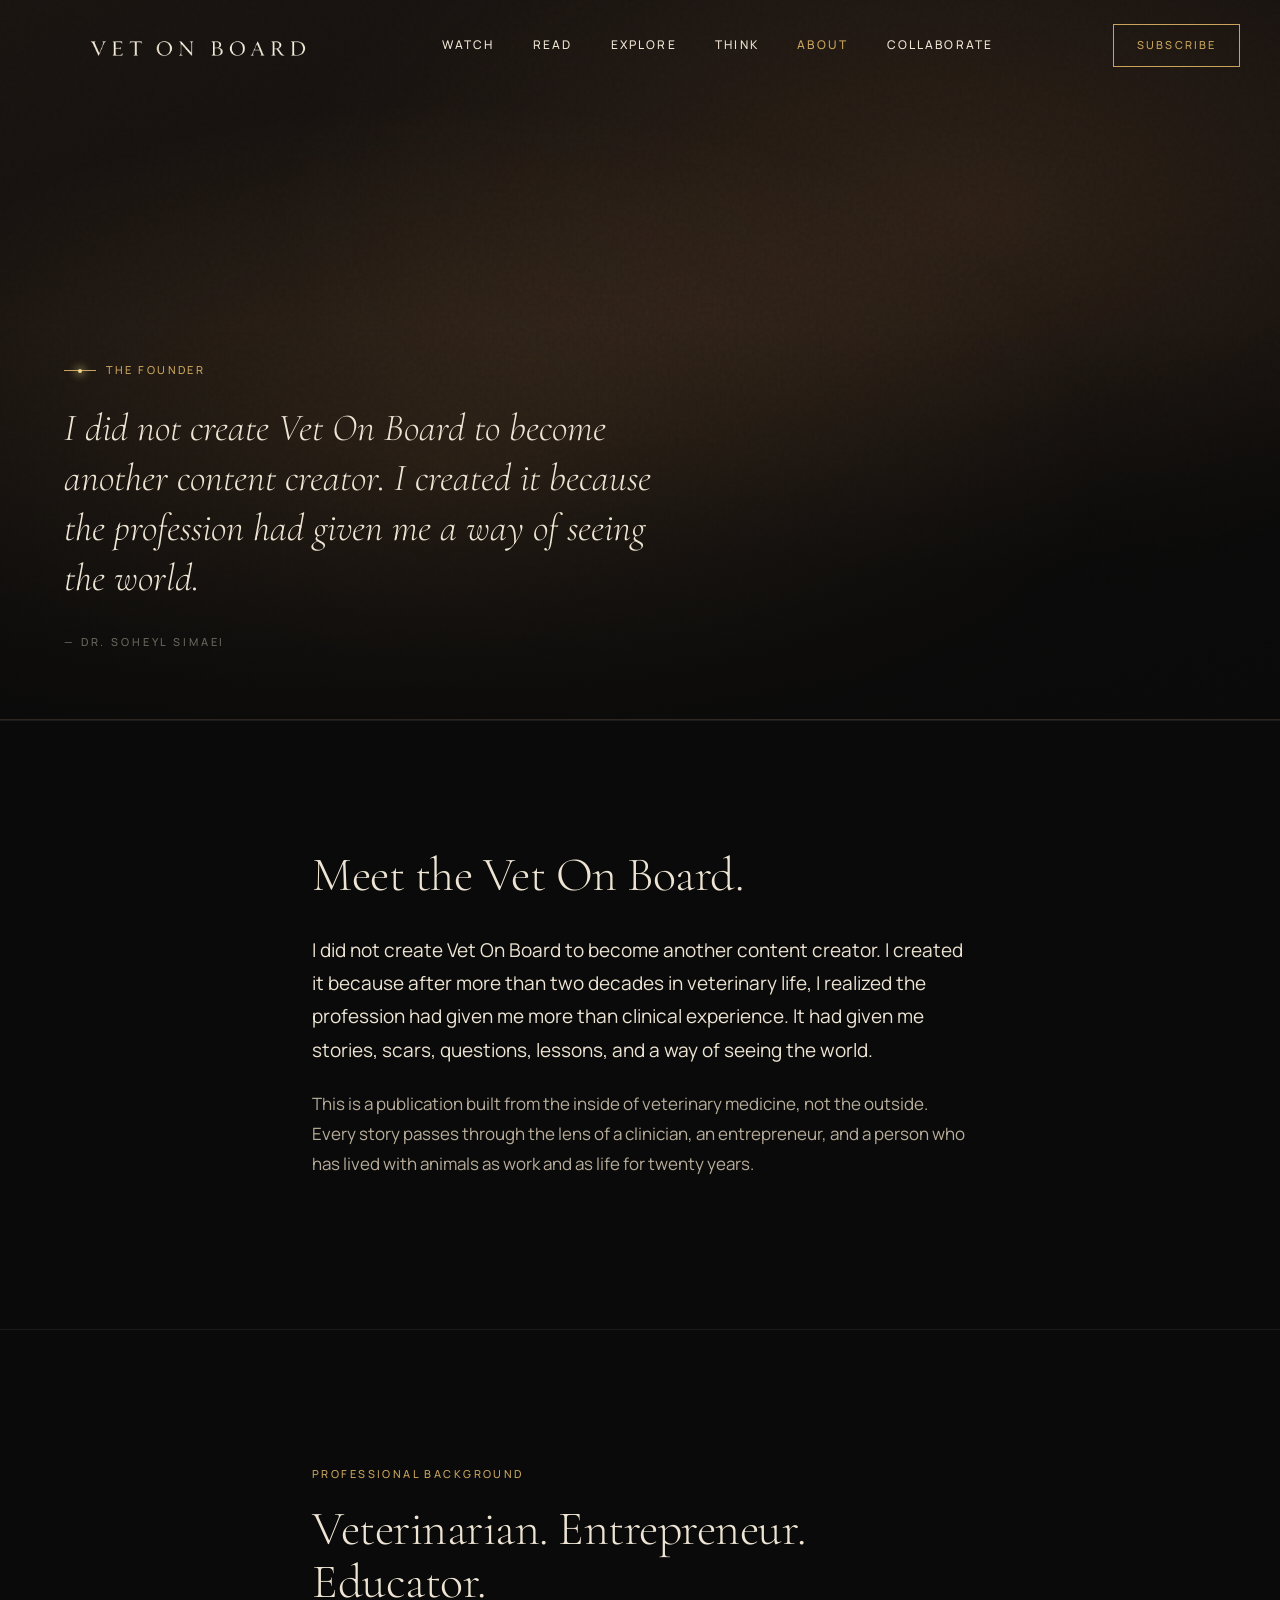
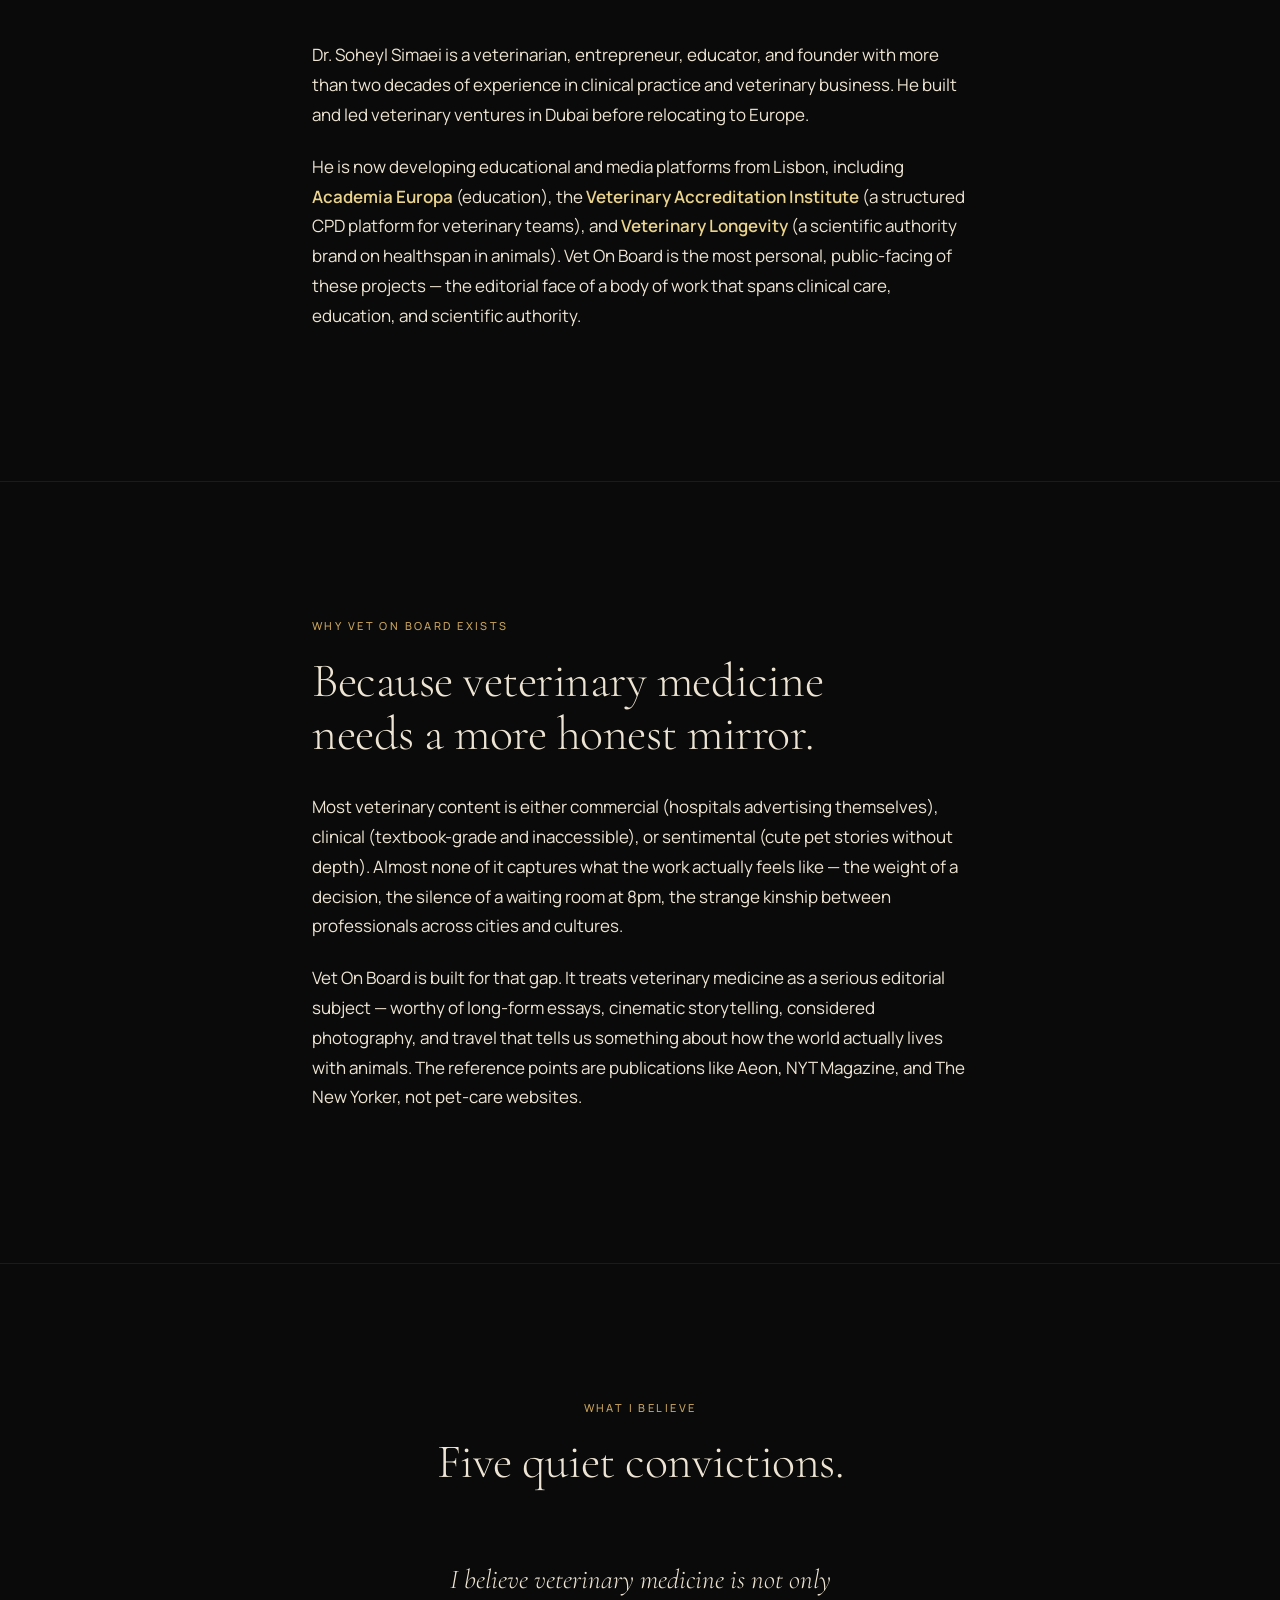
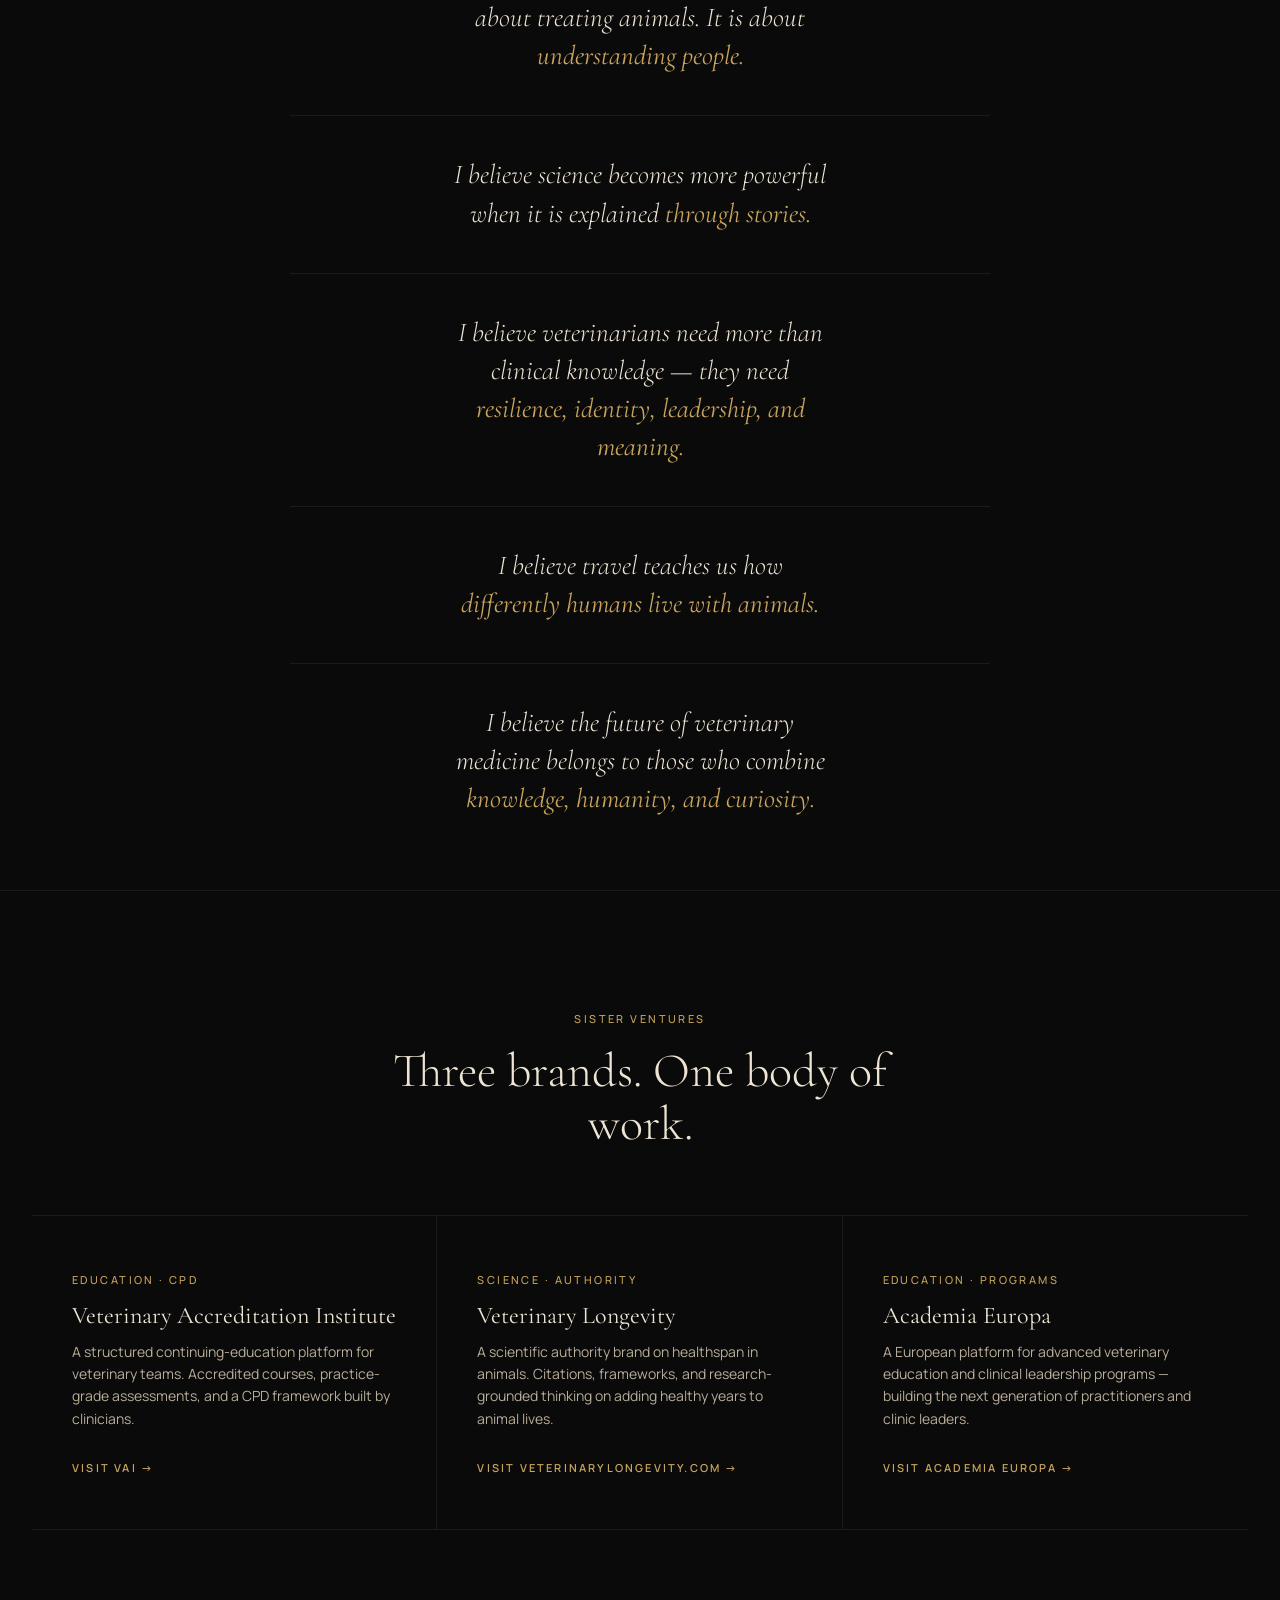
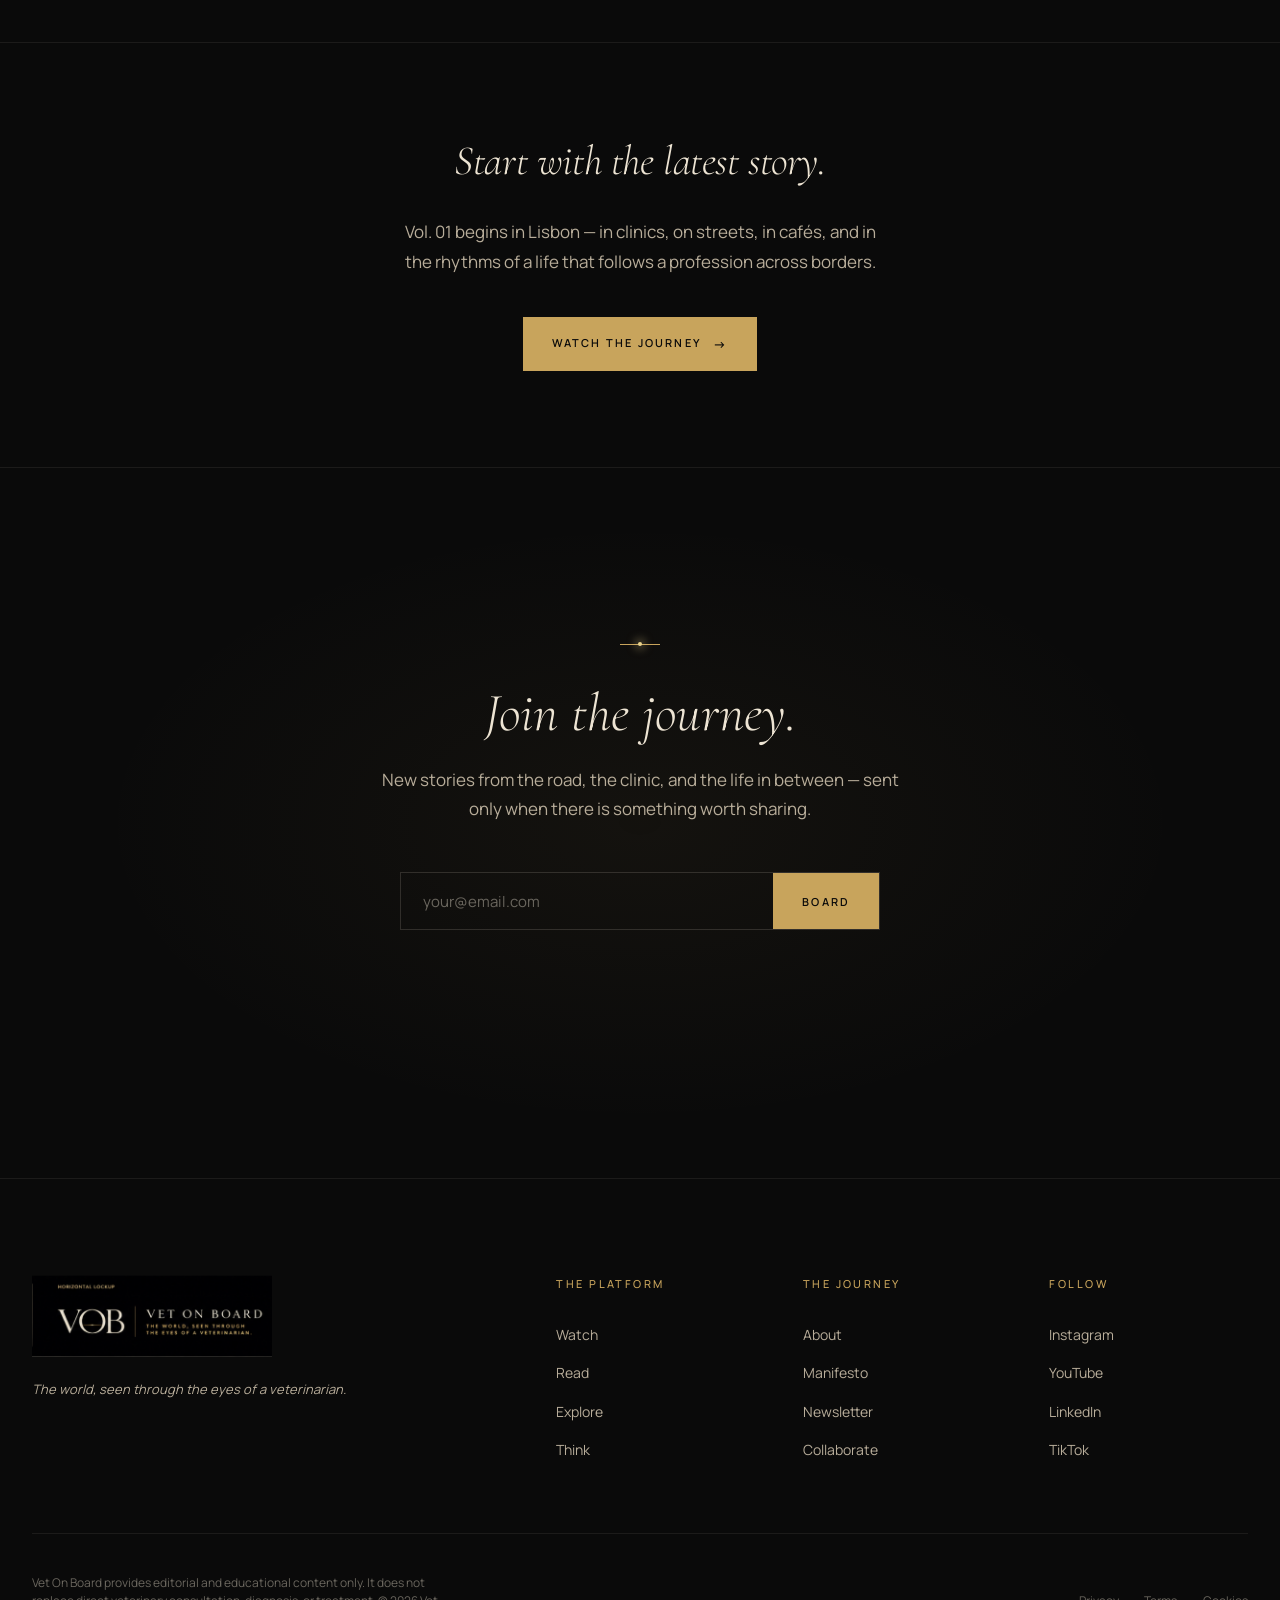
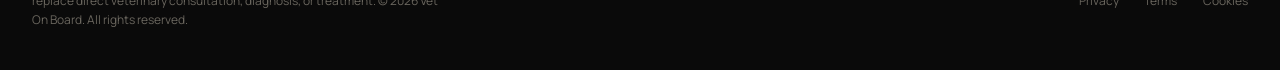
==== commit 347ba195: "Use VET ON BOARD wordmark in nav + 4K hero image - Nav logo replaced: instead of the VOB monogram (w" ====
--- a/about/index.html
+++ b/about/index.html
@@ -36,7 +36,7 @@
 <nav id="nav">
   <div class="nav-inner">
     <a href="/" class="nav-logo" aria-label="Vet On Board home">
-      <img src="/assets/vob-mark.png" alt="VOB — Vet On Board" class="nav-mark">
+      <img src="/assets/vob-wordmark.png" alt="Vet On Board" class="nav-mark">
     </a>
     <div class="nav-links">
       <a href="/watch">Watch</a>
--- a/assets/styles.css
+++ b/assets/styles.css
@@ -62,8 +62,8 @@
     display: flex; align-items: center; gap: 0.7rem;
     text-decoration: none; color: var(--ivory);
   }
-  .nav-mark { height: 38px; width: auto; display: block; transition: height 0.3s ease; }
-  nav.scrolled .nav-mark { height: 30px; }
+  .nav-mark { height: 22px; width: auto; display: block; transition: height 0.3s ease; }
+  nav.scrolled .nav-mark { height: 18px; }
   .nav-links { display: flex; gap: 2.4rem; align-items: center; }
   .nav-links a {
     color: var(--ivory); text-decoration: none;
@@ -95,18 +95,19 @@
     align-items: stretch; flex-direction: column;
     justify-content: space-between;
     padding: 7rem 2rem 5rem;
-    background:
+    background-color: var(--bg);
+    background-image:
       linear-gradient(to bottom,
-        rgba(10,10,10,0.55) 0%,
-        rgba(10,10,10,0.05) 18%,
-        transparent 30%,
-        transparent 65%,
-        rgba(10,10,10,0.4) 82%,
+        rgba(10,10,10,0.45) 0%,
+        rgba(10,10,10,0.0) 22%,
+        rgba(10,10,10,0.0) 70%,
+        rgba(10,10,10,0.65) 88%,
         rgba(10,10,10,0.92) 100%
       ),
       url('/assets/hero-bg.jpg');
-    background-size: cover;
-    background-position: center 42%;
+    background-size: auto, contain;
+    background-position: center, center 45%;
+    background-repeat: no-repeat, no-repeat;
   }
   .hero-photo .hero-eyebrow-top {
     position: relative; z-index: 2;
@@ -690,7 +691,7 @@
     .principles { padding: 5rem 0; }
     .hero-photo { padding: 6rem 1.4rem 4rem; background-position: center 38%; }
     .hero-photo .hero-sub { font-size: 0.98rem; }
-    .nav-mark { height: 32px; }
+    .nav-mark { height: 18px; }
     .sisters-grid { grid-template-columns: 1fr; }
     .sister { border-right: none; border-bottom: 1px solid var(--border); }
     .sister:last-child { border-bottom: none; }
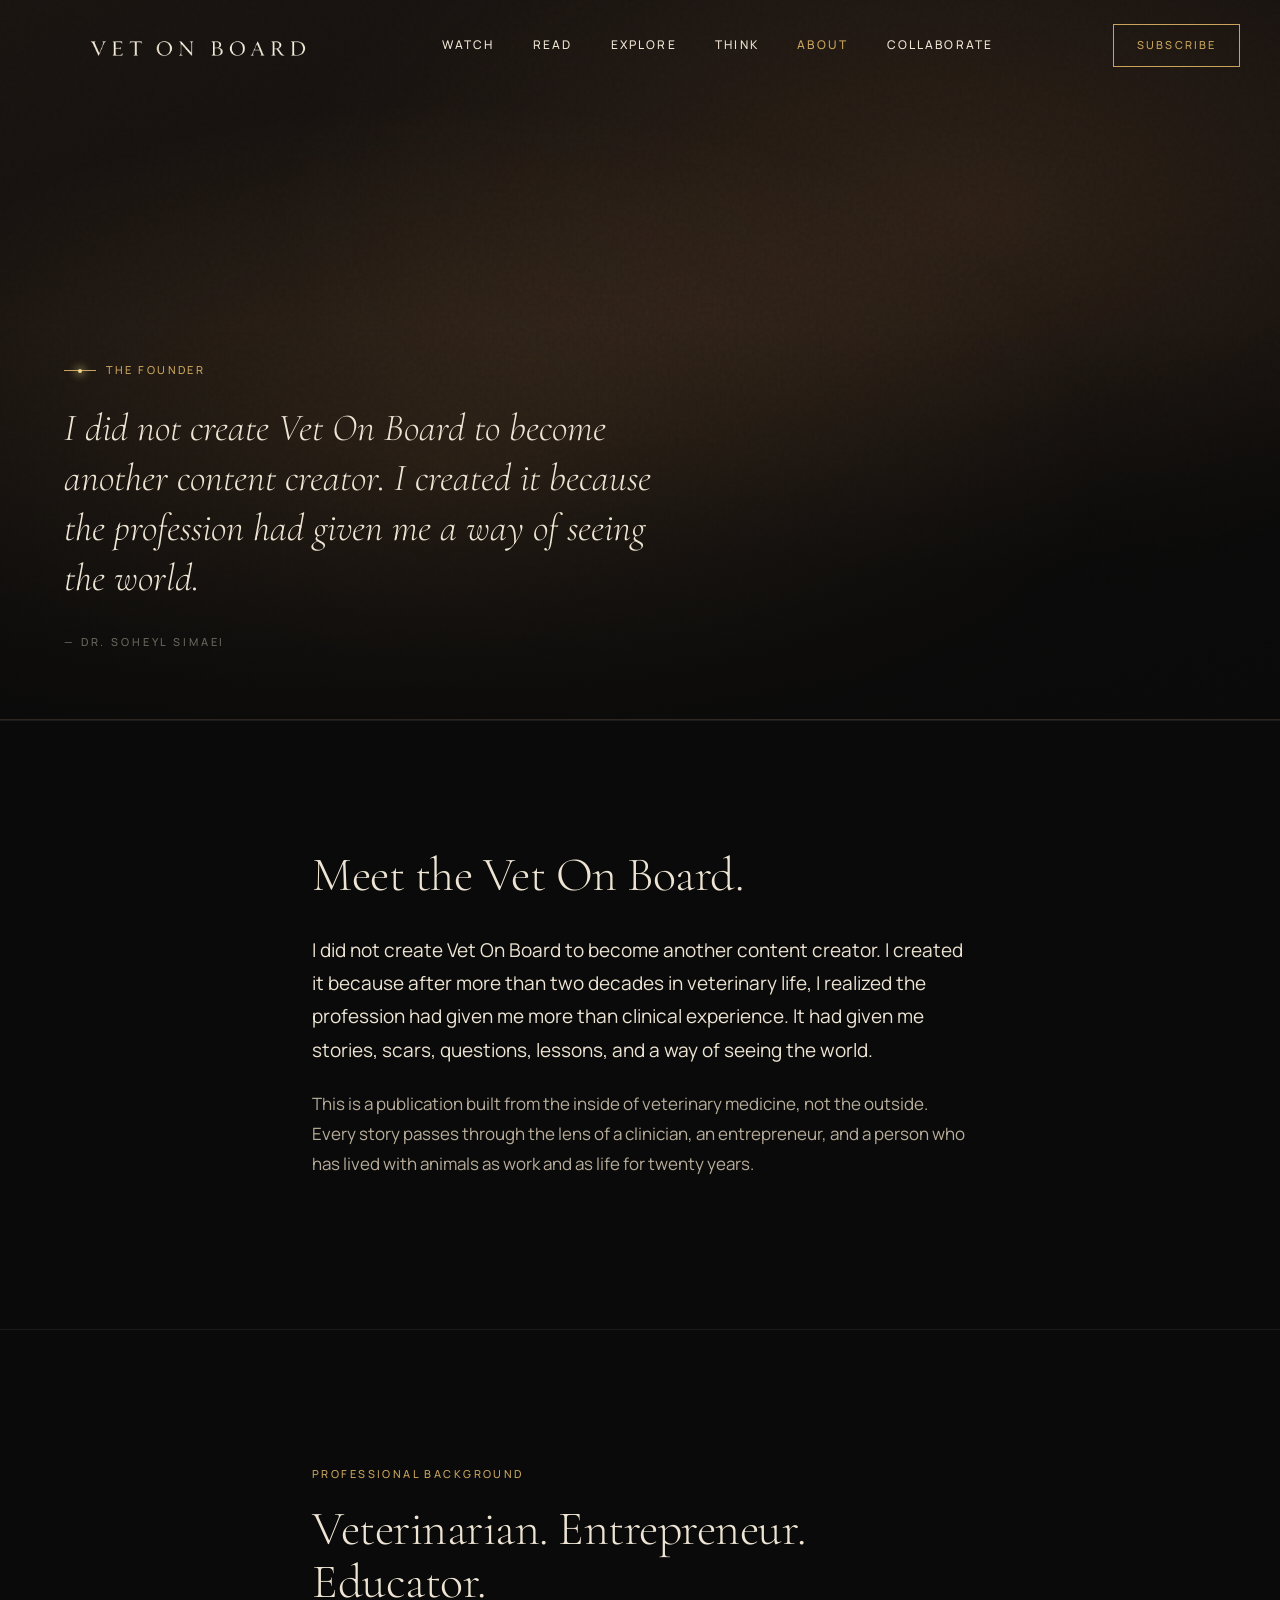
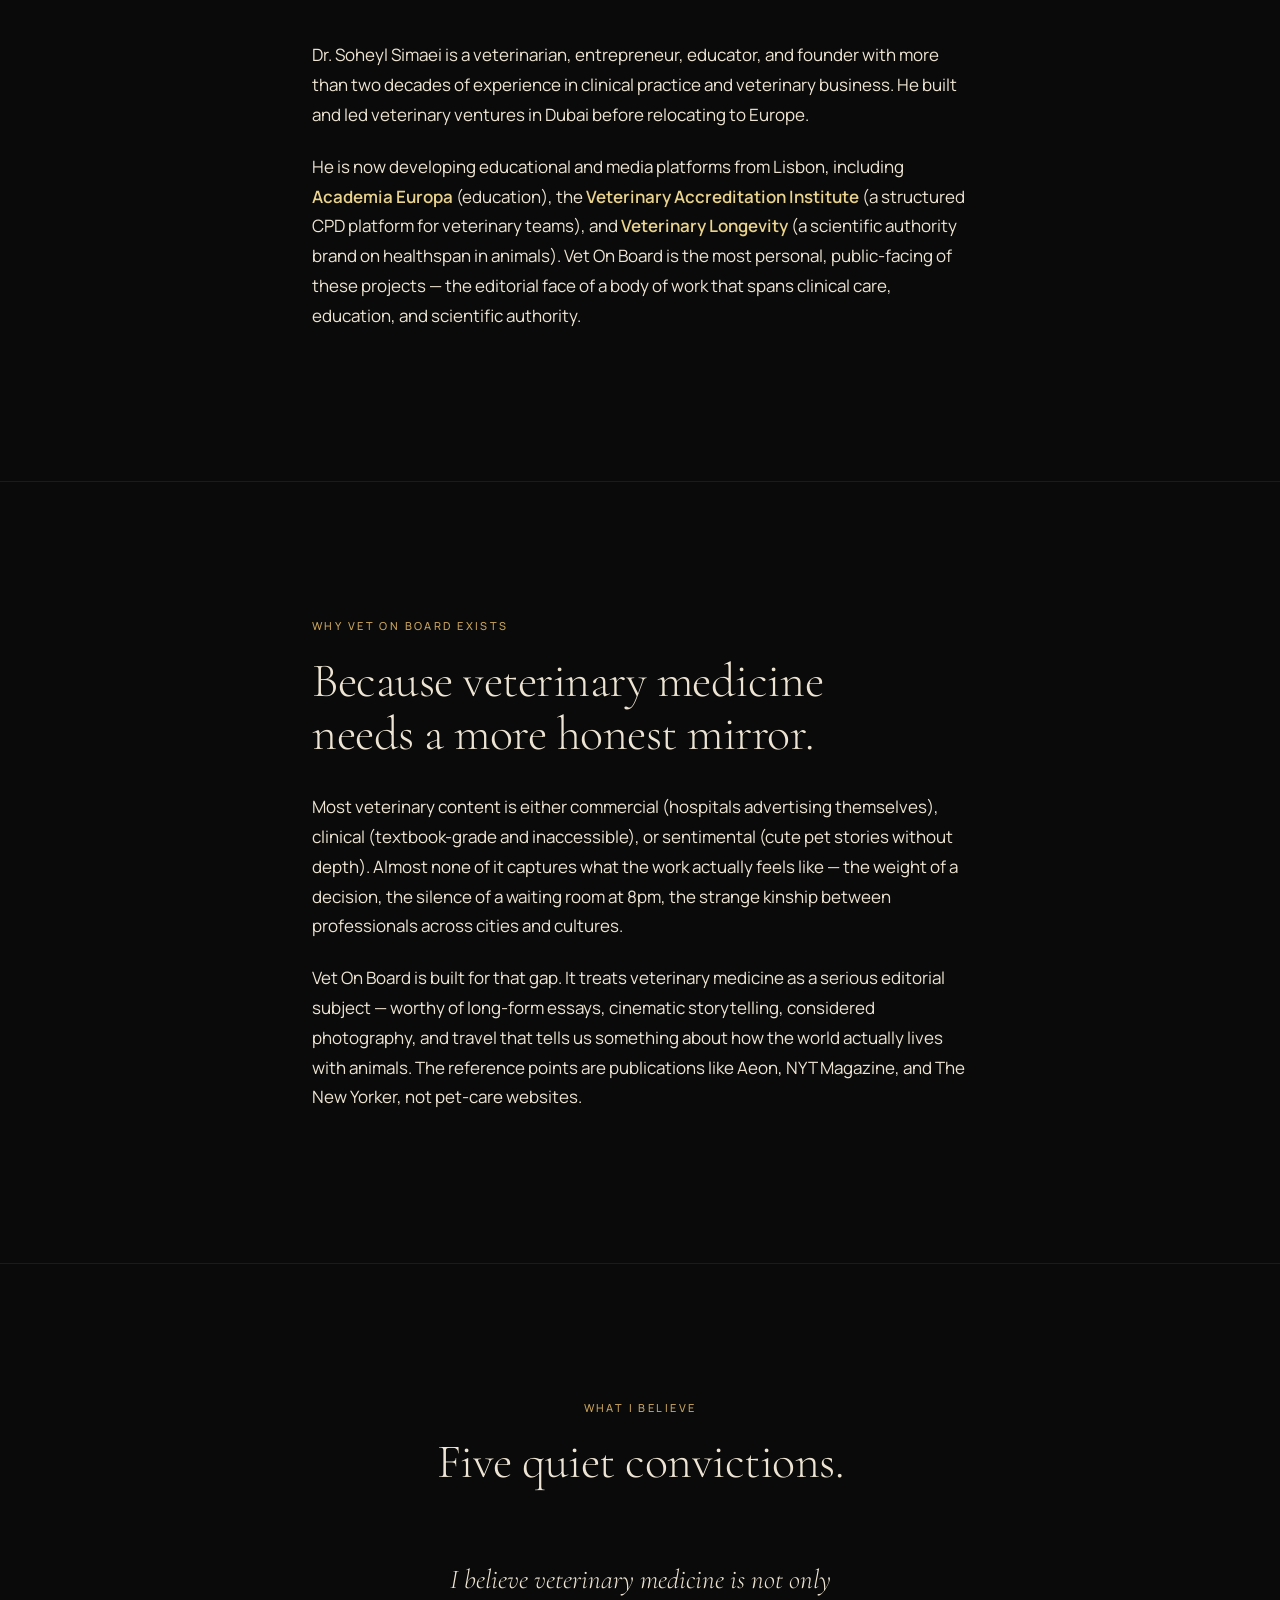
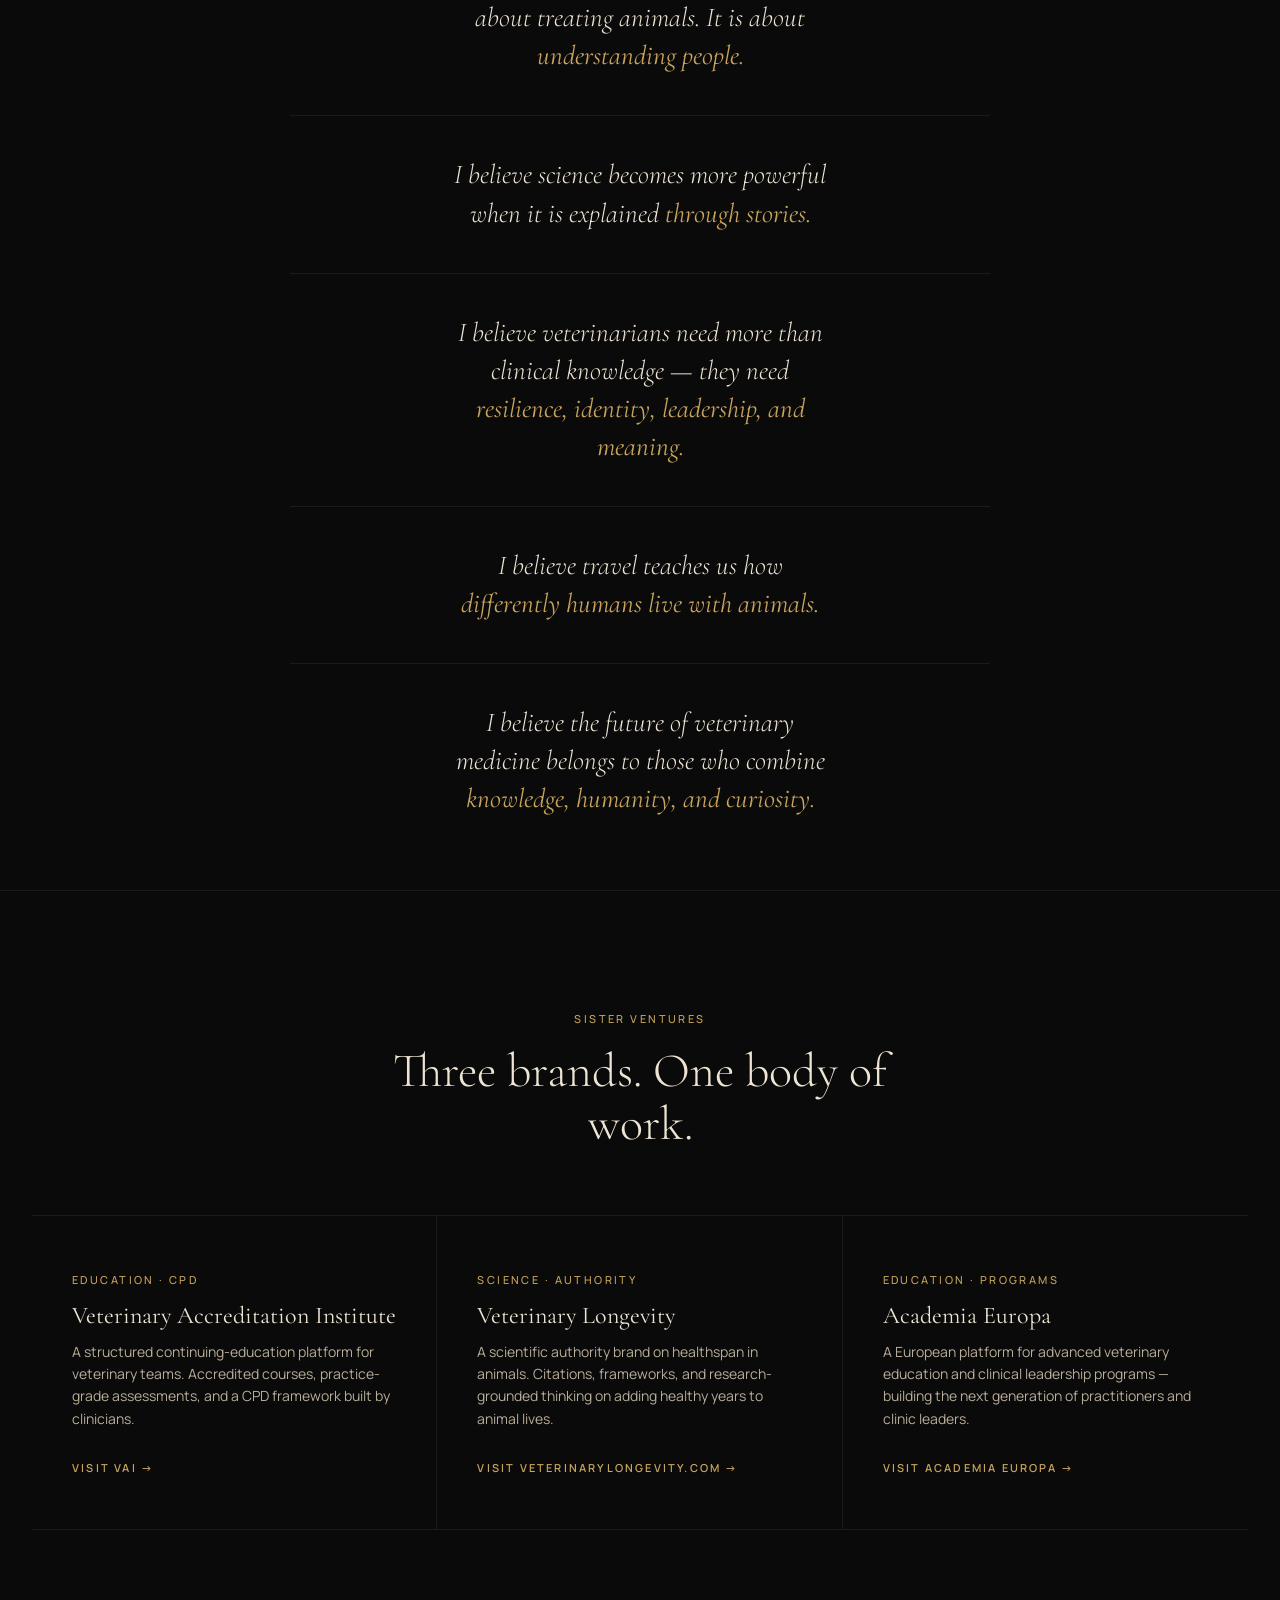
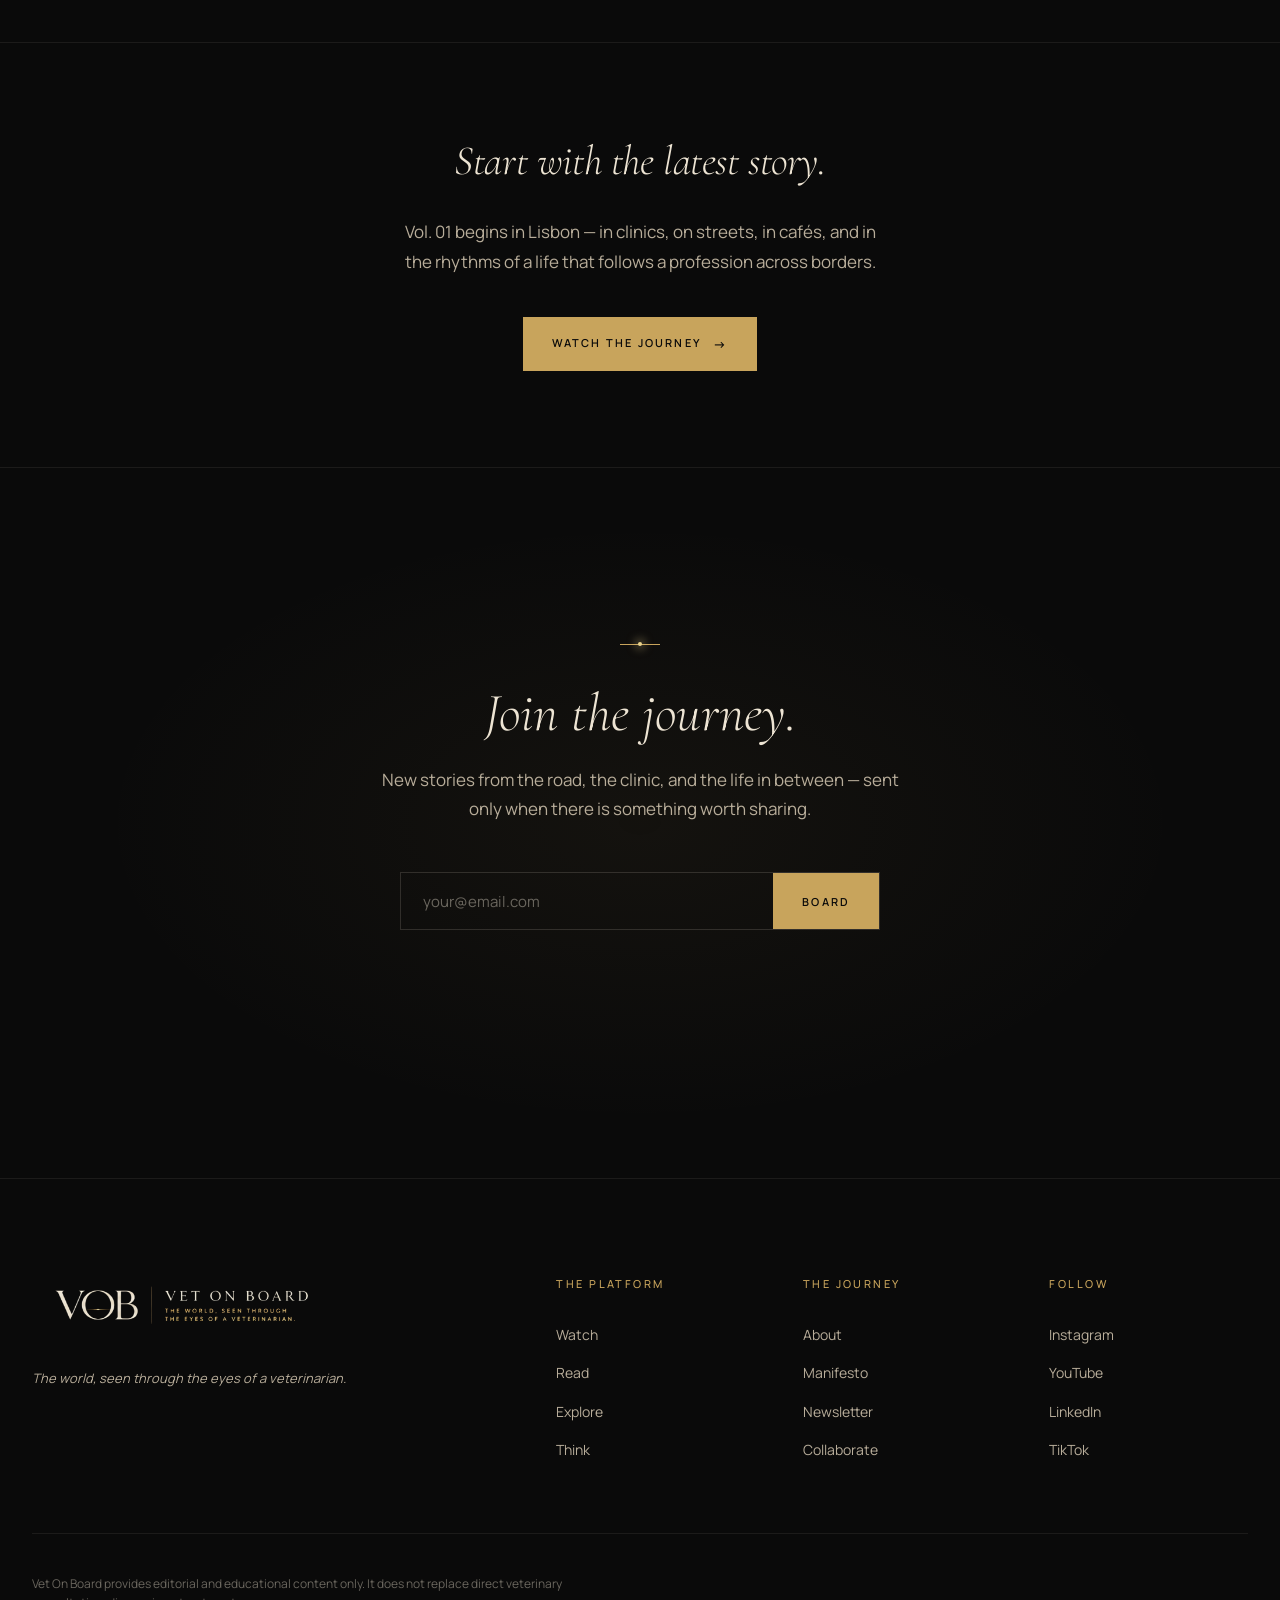
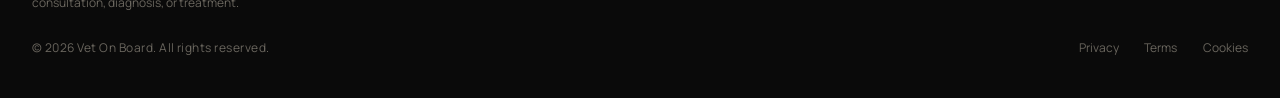
==== commit 487f9a22: "Refine footer: transparent logo, restructured layout - Footer logo (horizontal lockup) regenerated f" ====
--- a/about/index.html
+++ b/about/index.html
@@ -191,11 +191,14 @@
       </div>
     </div>
     <div class="footer-bottom">
-      <p class="footer-disclaimer">Vet On Board provides editorial and educational content only. It does not replace direct veterinary consultation, diagnosis, or treatment. © 2026 Vet On Board. All rights reserved.</p>
-      <div class="footer-legal">
-        <a href="#">Privacy</a>
-        <a href="#">Terms</a>
-        <a href="#">Cookies</a>
+      <p class="footer-disclaimer">Vet On Board provides editorial and educational content only. It does not replace direct veterinary consultation, diagnosis, or treatment.</p>
+      <div class="footer-bottom-row">
+        <p class="footer-copyright">© 2026 Vet On Board. All rights reserved.</p>
+        <div class="footer-legal">
+          <a href="#">Privacy</a>
+          <a href="#">Terms</a>
+          <a href="#">Cookies</a>
+        </div>
       </div>
     </div>
   </div>
--- a/assets/styles.css
+++ b/assets/styles.css
@@ -650,8 +650,8 @@
 
   footer { padding: 6rem 0 2.5rem; border-top: 1px solid var(--border); }
   .footer-top { display: grid; grid-template-columns: 2.4fr 1fr 1fr 1fr; gap: 3rem; margin-bottom: 4rem; align-items: start; }
-  .footer-brand { max-width: 320px; }
-  .footer-logo { width: 100%; max-width: 240px; height: auto; margin-bottom: 1.4rem; display: block; }
+  .footer-brand { max-width: 340px; }
+  .footer-logo { width: 100%; max-width: 280px; height: auto; margin-bottom: 1.6rem; display: block; }
   .footer-brand p { font-size: 13px; color: var(--ivory-muted); line-height: 1.6; font-style: italic; }
   .footer-col h6 {
     font-size: 11px; letter-spacing: 0.22em; text-transform: uppercase;
@@ -663,11 +663,21 @@
   }
   .footer-col a:hover { color: var(--ivory); }
   .footer-bottom {
+    padding-top: 2.5rem; border-top: 1px solid var(--border);
+  }
+  .footer-disclaimer {
+    font-size: 12px; color: var(--ivory-faint);
+    max-width: 80ch; line-height: 1.6;
+    margin-bottom: 1.6rem;
+  }
+  .footer-bottom-row {
     display: flex; justify-content: space-between; align-items: center;
-    padding-top: 2.5rem; border-top: 1px solid var(--border);
     flex-wrap: wrap; gap: 1.2rem;
   }
-  .footer-disclaimer { font-size: 12px; color: var(--ivory-faint); max-width: 60ch; line-height: 1.55; }
+  .footer-copyright {
+    font-size: 12px; color: var(--ivory-faint);
+    letter-spacing: 0.04em;
+  }
   .footer-legal { display: flex; gap: 1.6rem; font-size: 12px; }
   .footer-legal a { color: var(--ivory-faint); text-decoration: none; transition: color 0.2s; }
   .footer-legal a:hover { color: var(--ivory); }
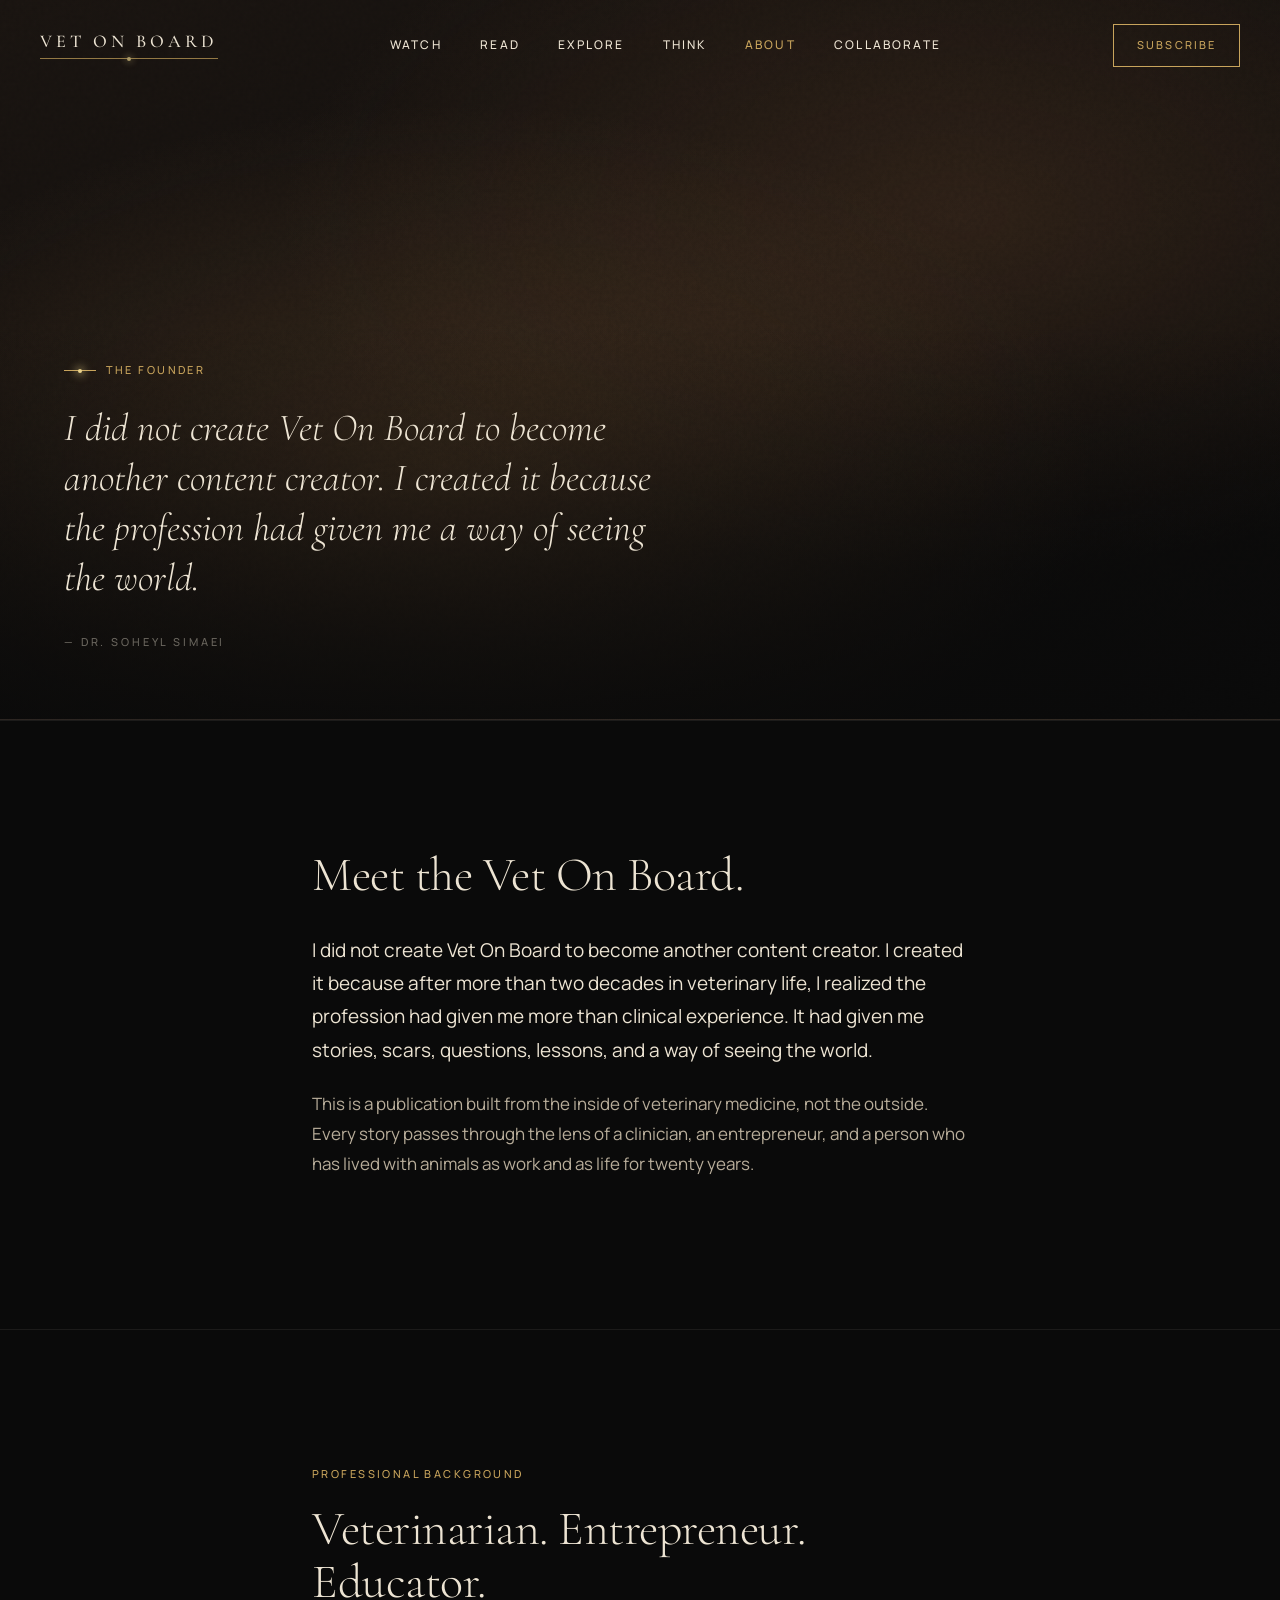
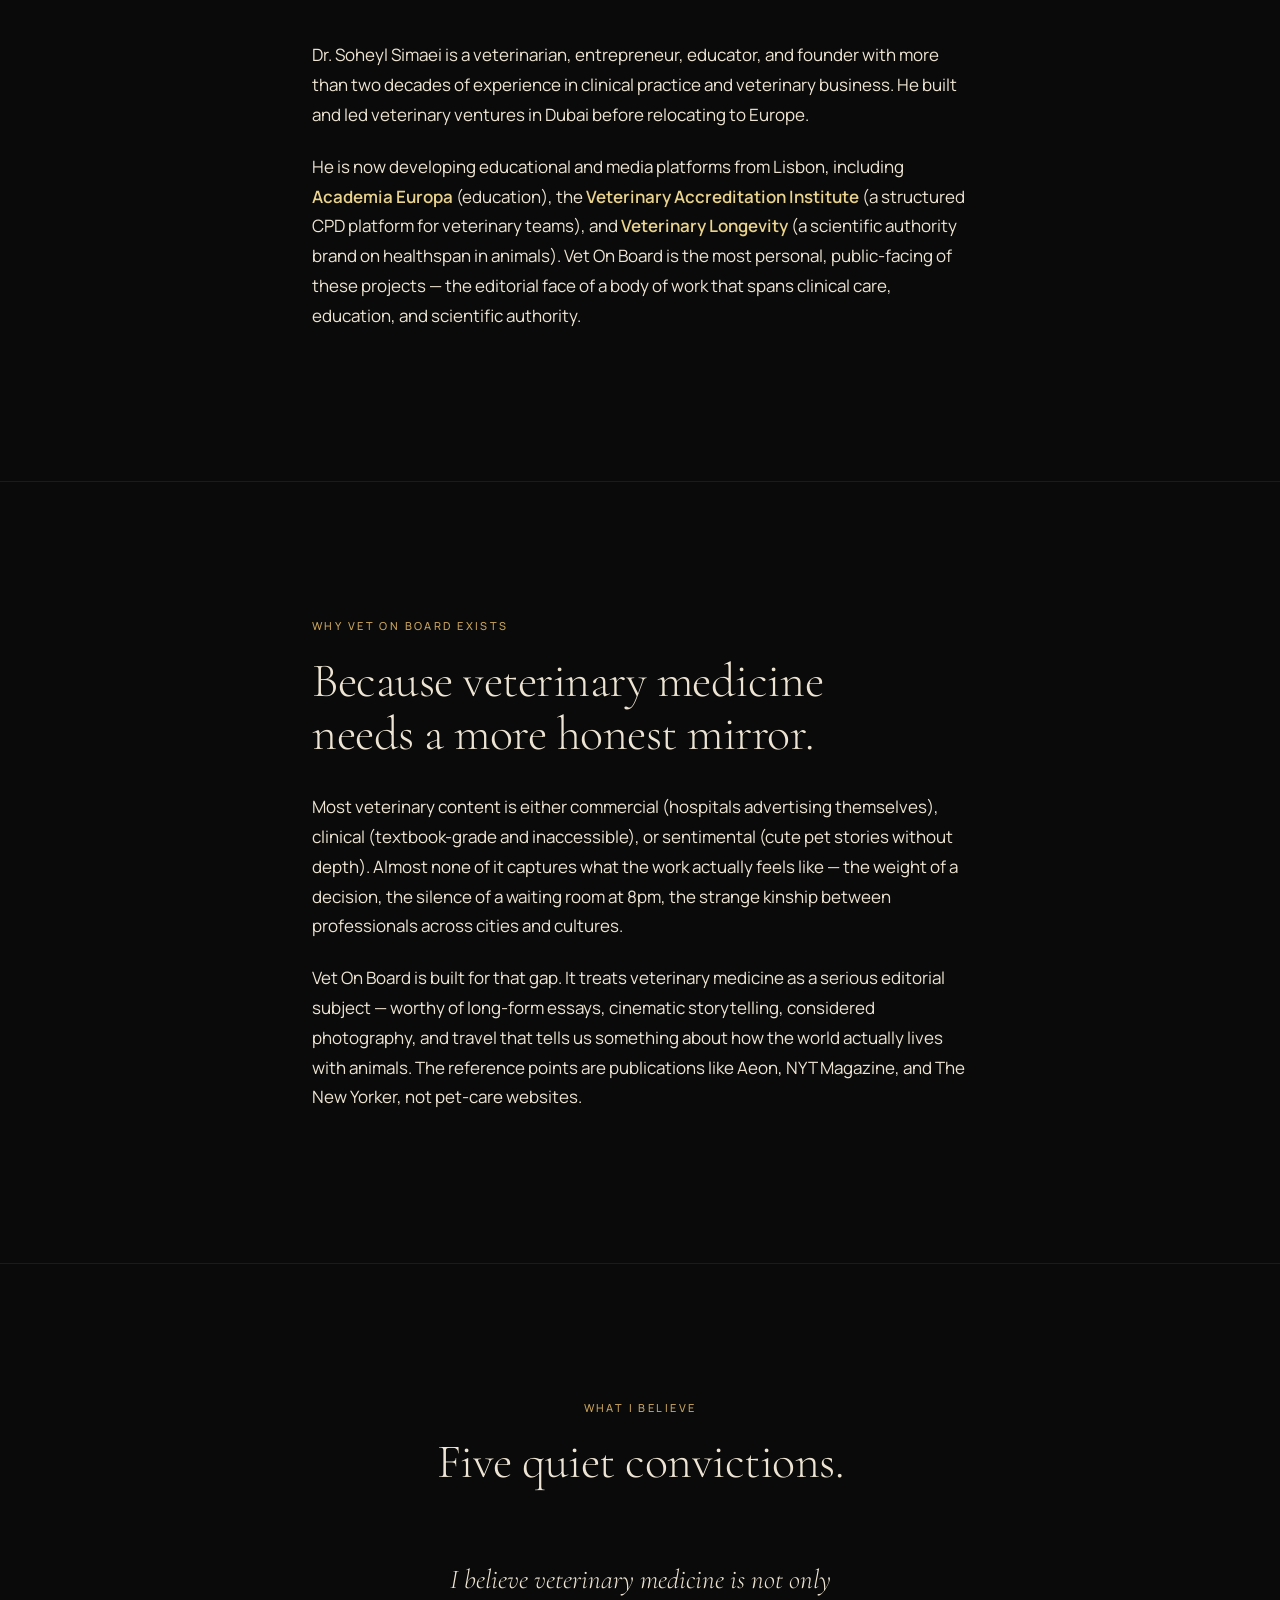
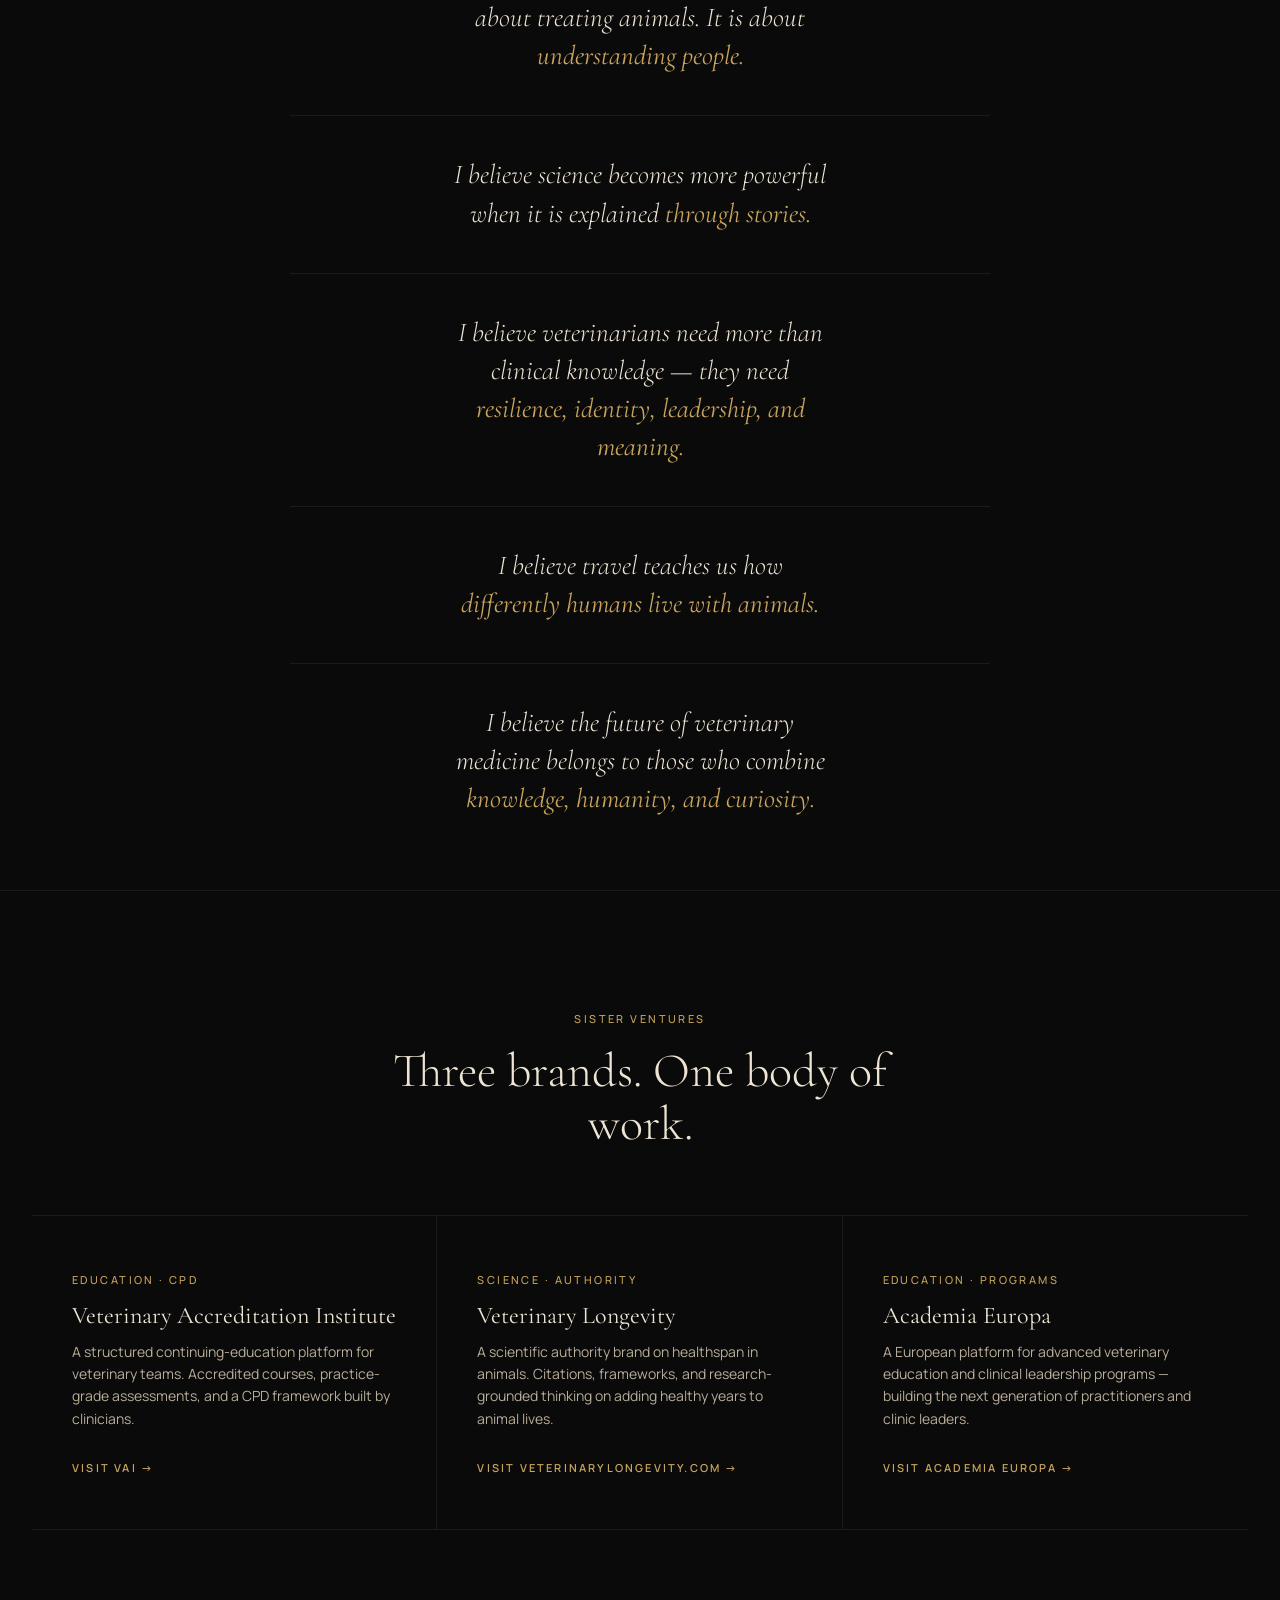
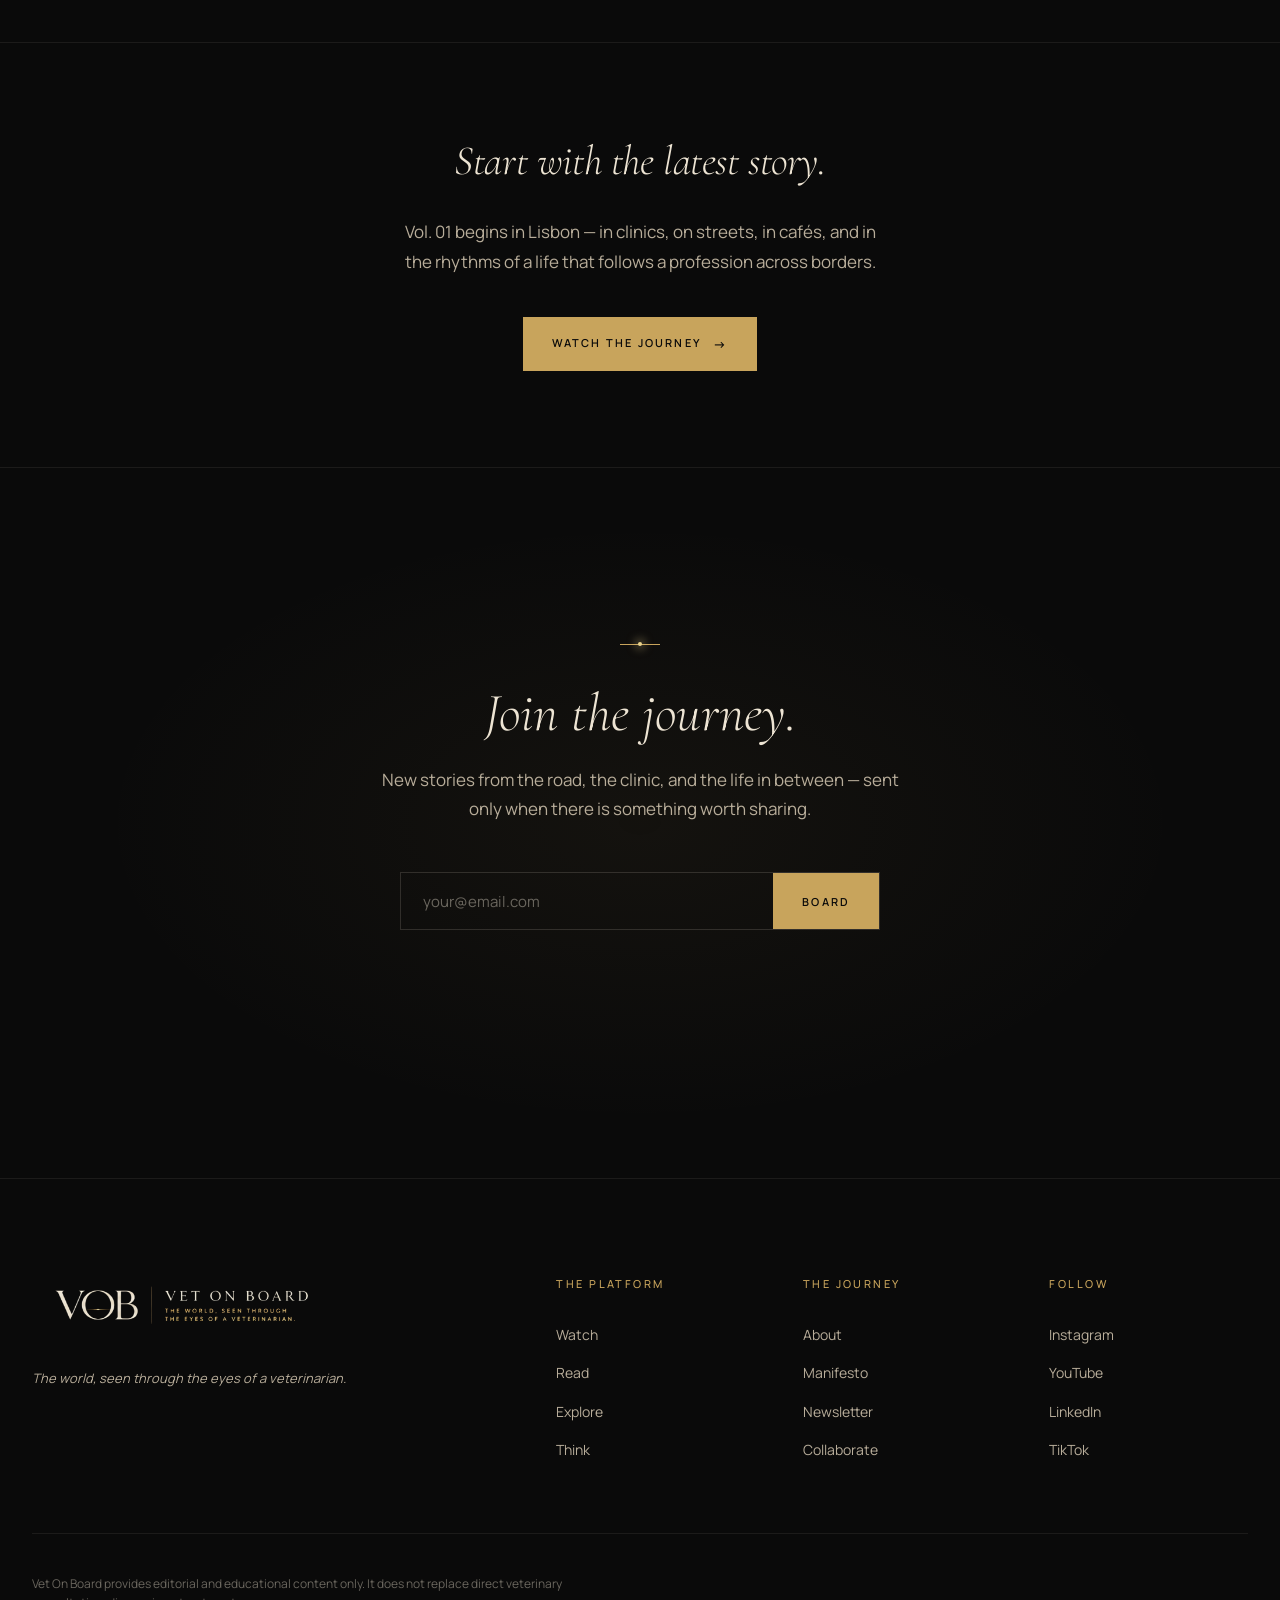
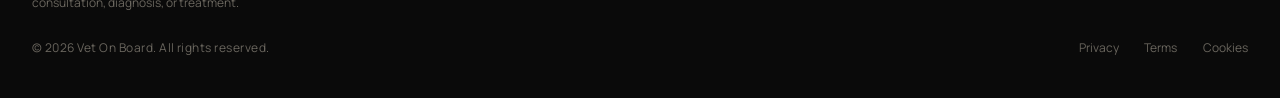
==== commit 1d61bf0d: "Typeset nav logo: Cormorant 'Vet on Board' over a thin gold horizon-bloom rule - Replaced the image-" ====
--- a/about/index.html
+++ b/about/index.html
@@ -36,7 +36,8 @@
 <nav id="nav">
   <div class="nav-inner">
     <a href="/" class="nav-logo" aria-label="Vet On Board home">
-      <img src="/assets/vob-wordmark.png" alt="Vet On Board" class="nav-mark">
+      <span class="nav-wordmark">Vet on Board</span>
+      <span class="nav-underline"></span>
     </a>
     <div class="nav-links">
       <a href="/watch">Watch</a>
--- a/assets/styles.css
+++ b/assets/styles.css
@@ -59,11 +59,39 @@
     max-width: 1440px; margin: 0 auto; padding: 0 2.5rem;
   }
   .nav-logo {
-    display: flex; align-items: center; gap: 0.7rem;
-    text-decoration: none; color: var(--ivory);
-  }
-  .nav-mark { height: 22px; width: auto; display: block; transition: height 0.3s ease; }
-  nav.scrolled .nav-mark { height: 18px; }
+    display: inline-flex; flex-direction: column; align-items: stretch;
+    gap: 0.5rem; text-decoration: none; color: var(--ivory);
+    transition: opacity 0.25s ease;
+  }
+  .nav-logo:hover { opacity: 0.85; }
+  .nav-wordmark {
+    font-family: 'Cormorant Garamond', serif;
+    font-weight: 500;
+    font-size: 18px;
+    letter-spacing: 0.22em;
+    text-transform: uppercase;
+    color: var(--ivory);
+    line-height: 1;
+    white-space: nowrap;
+    transition: font-size 0.3s ease;
+  }
+  nav.scrolled .nav-wordmark { font-size: 16px; }
+  .nav-underline {
+    display: block;
+    height: 1px;
+    width: 100%;
+    background: var(--gold);
+    opacity: 0.7;
+    position: relative;
+  }
+  .nav-underline::after {
+    content: ''; position: absolute;
+    left: 50%; top: 50%;
+    transform: translate(-50%, -50%);
+    width: 4px; height: 4px;
+    background: var(--gold-bright); border-radius: 50%;
+    box-shadow: 0 0 7px 1px rgba(234, 211, 140, 0.6);
+  }
   .nav-links { display: flex; gap: 2.4rem; align-items: center; }
   .nav-links a {
     color: var(--ivory); text-decoration: none;
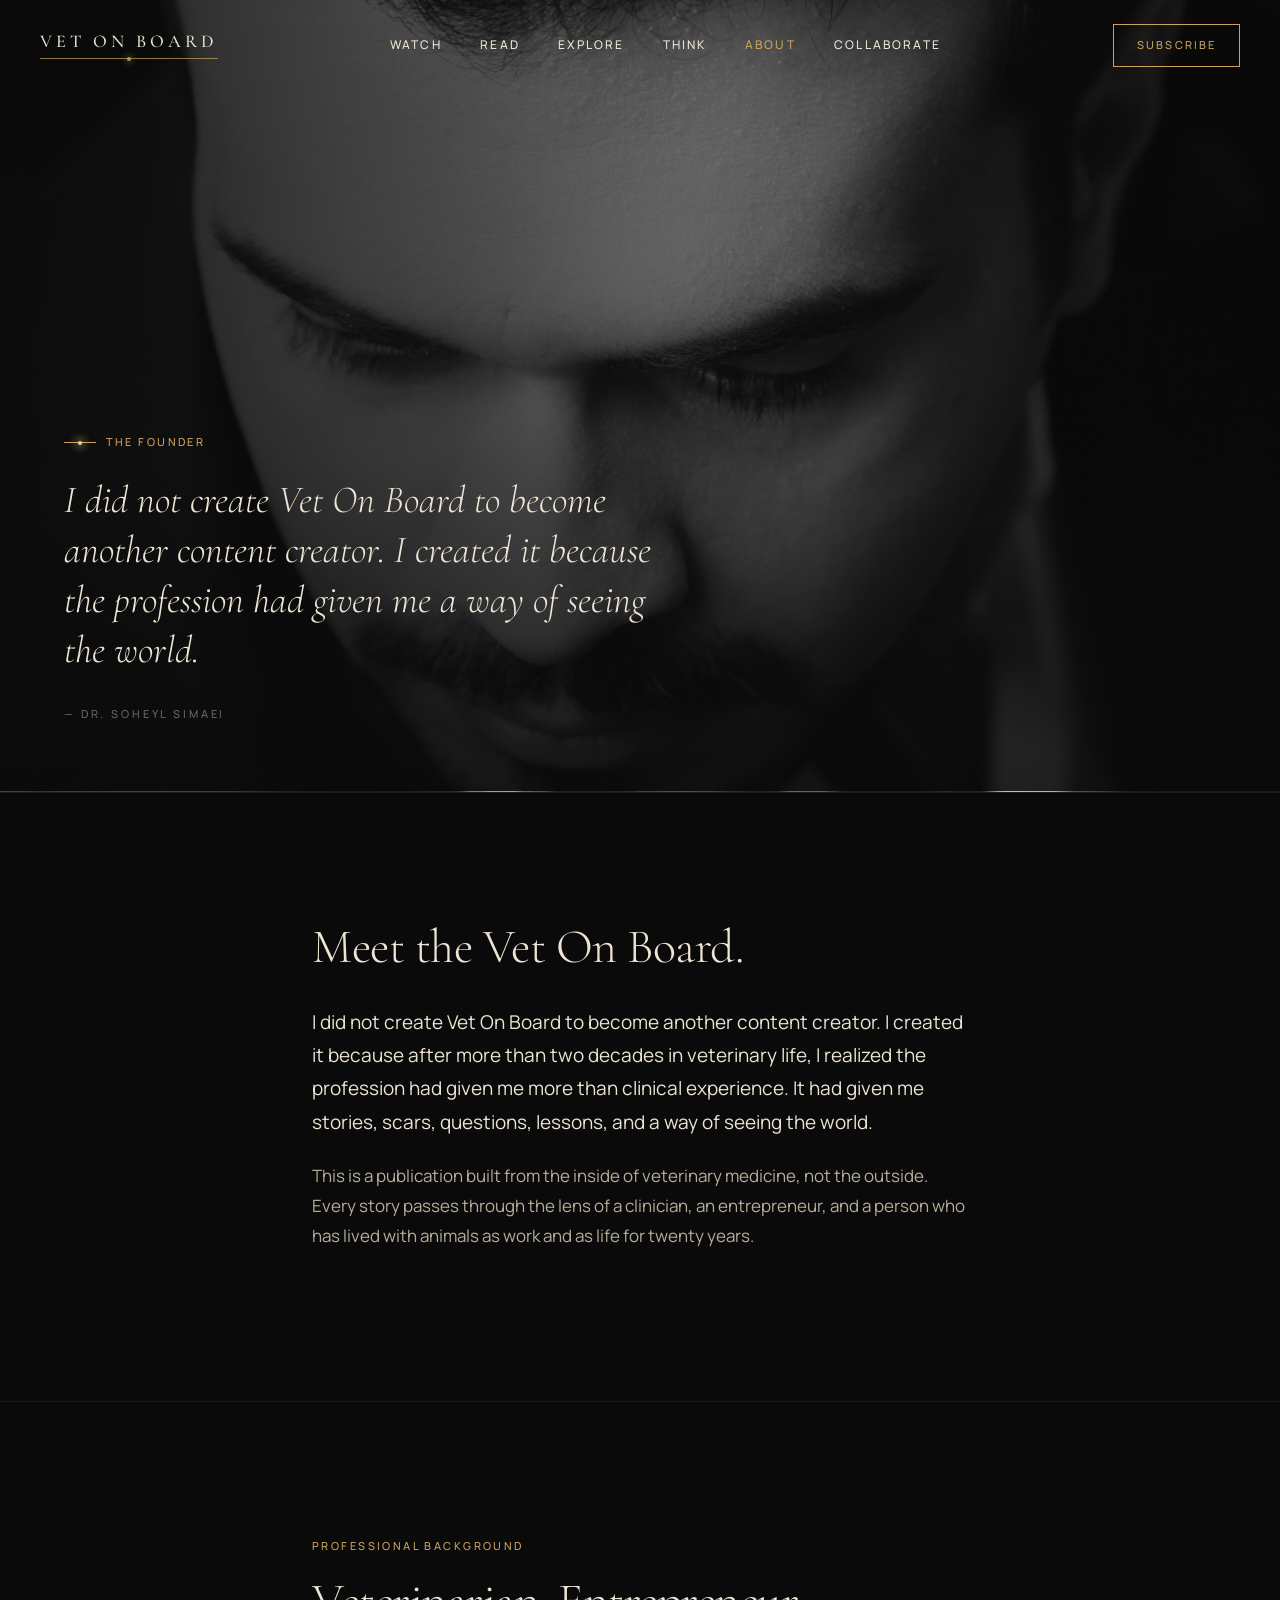
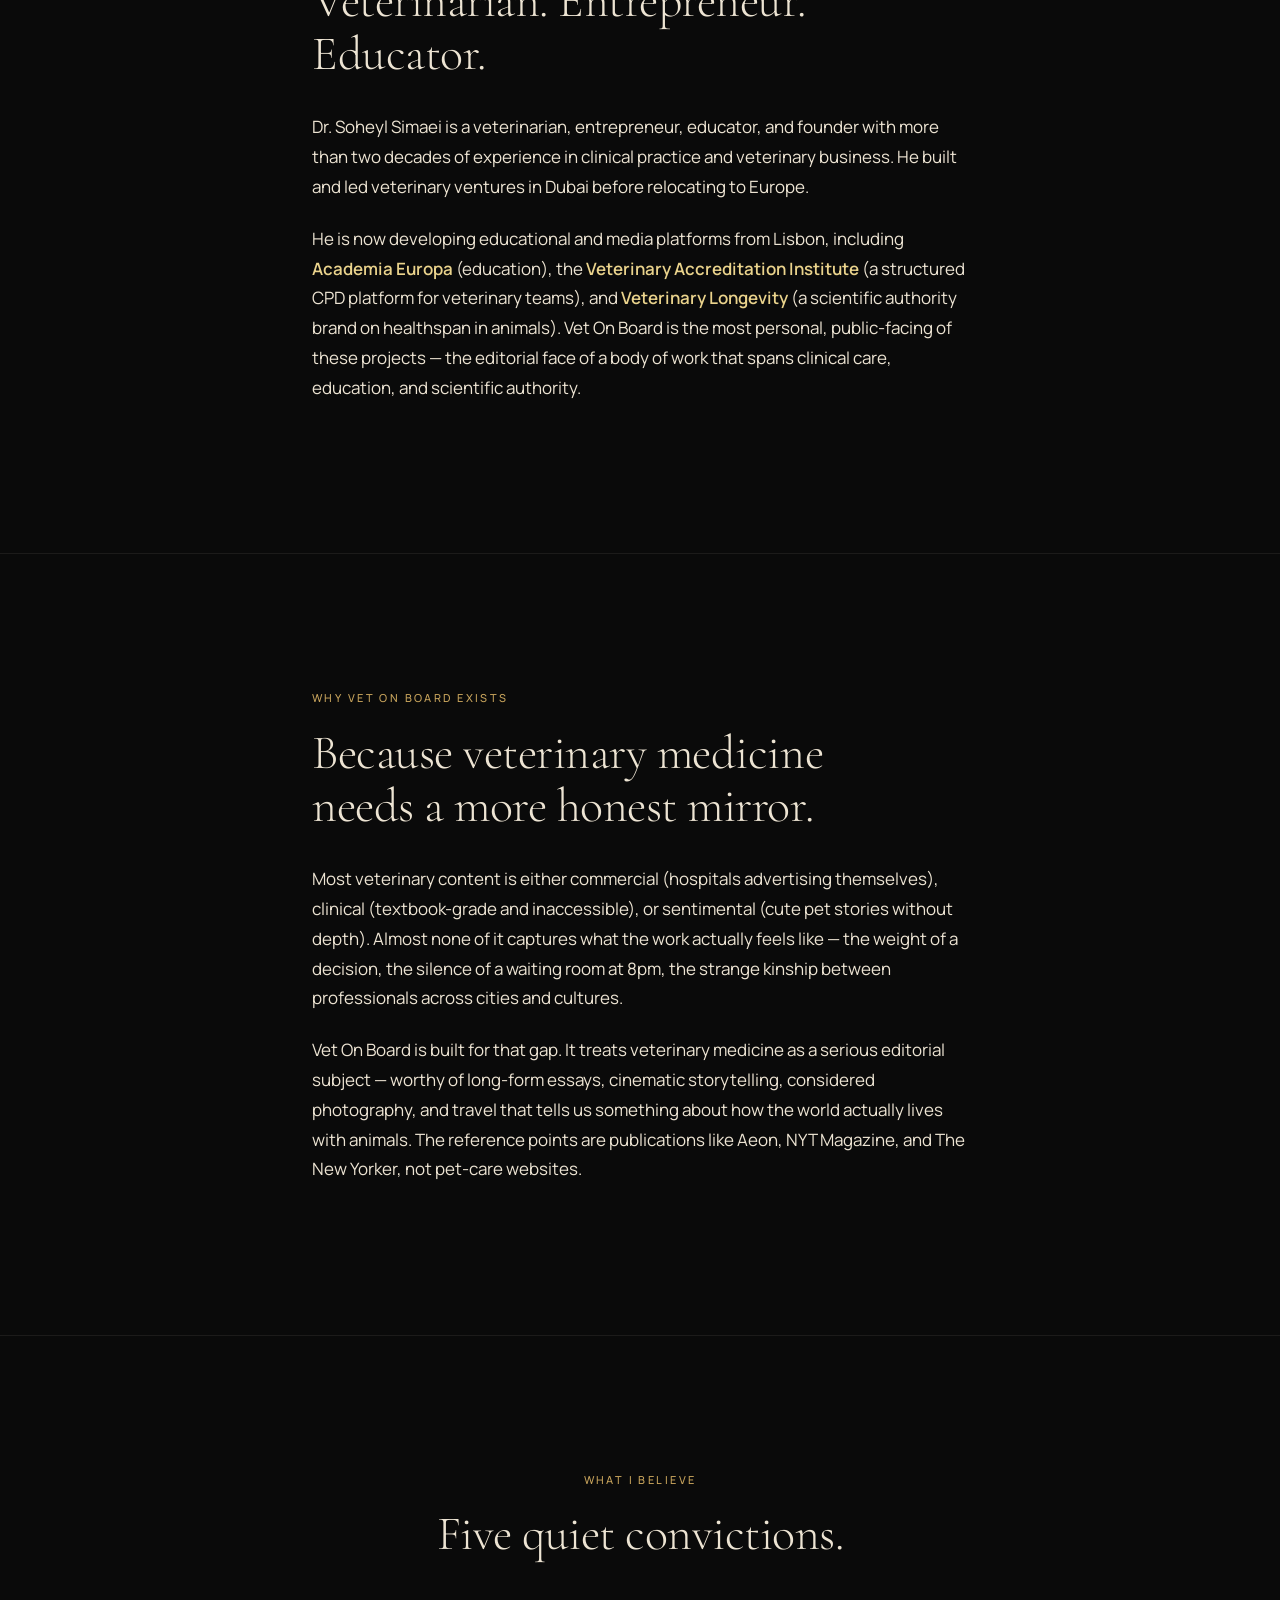
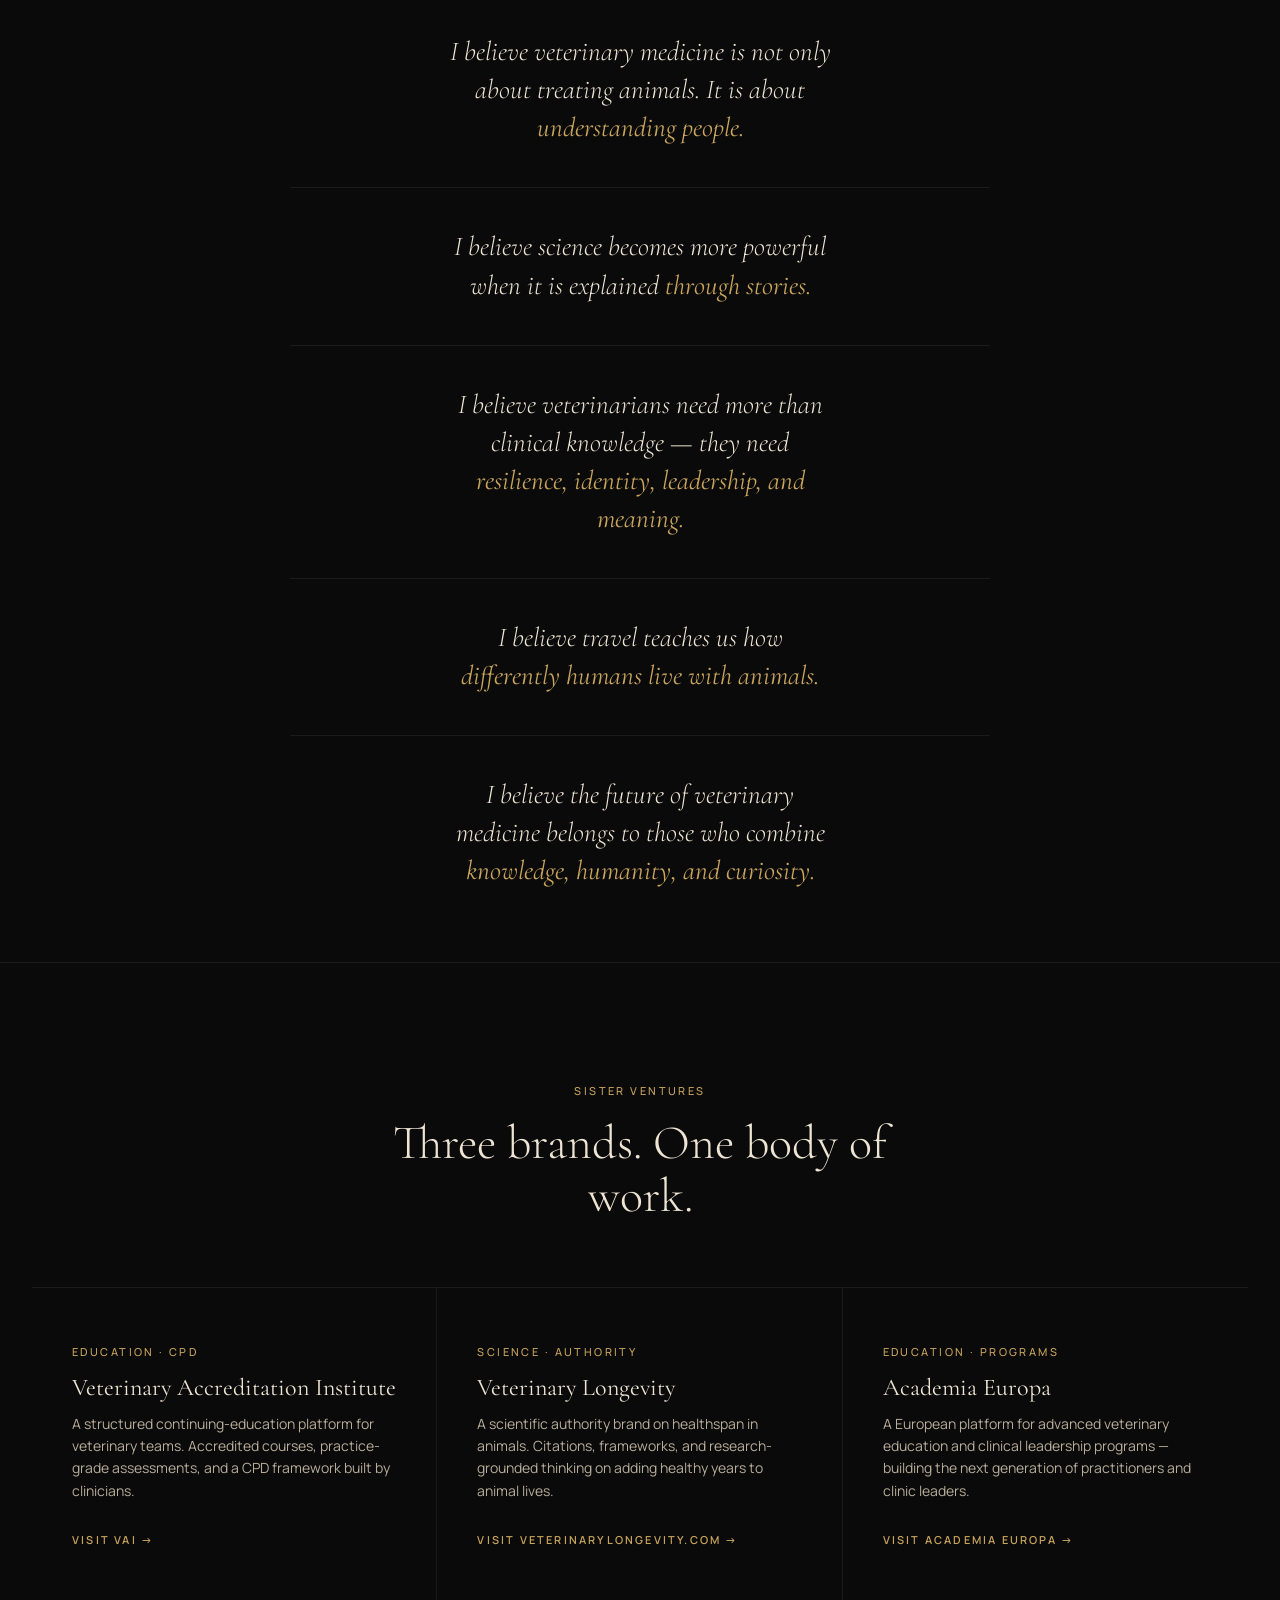
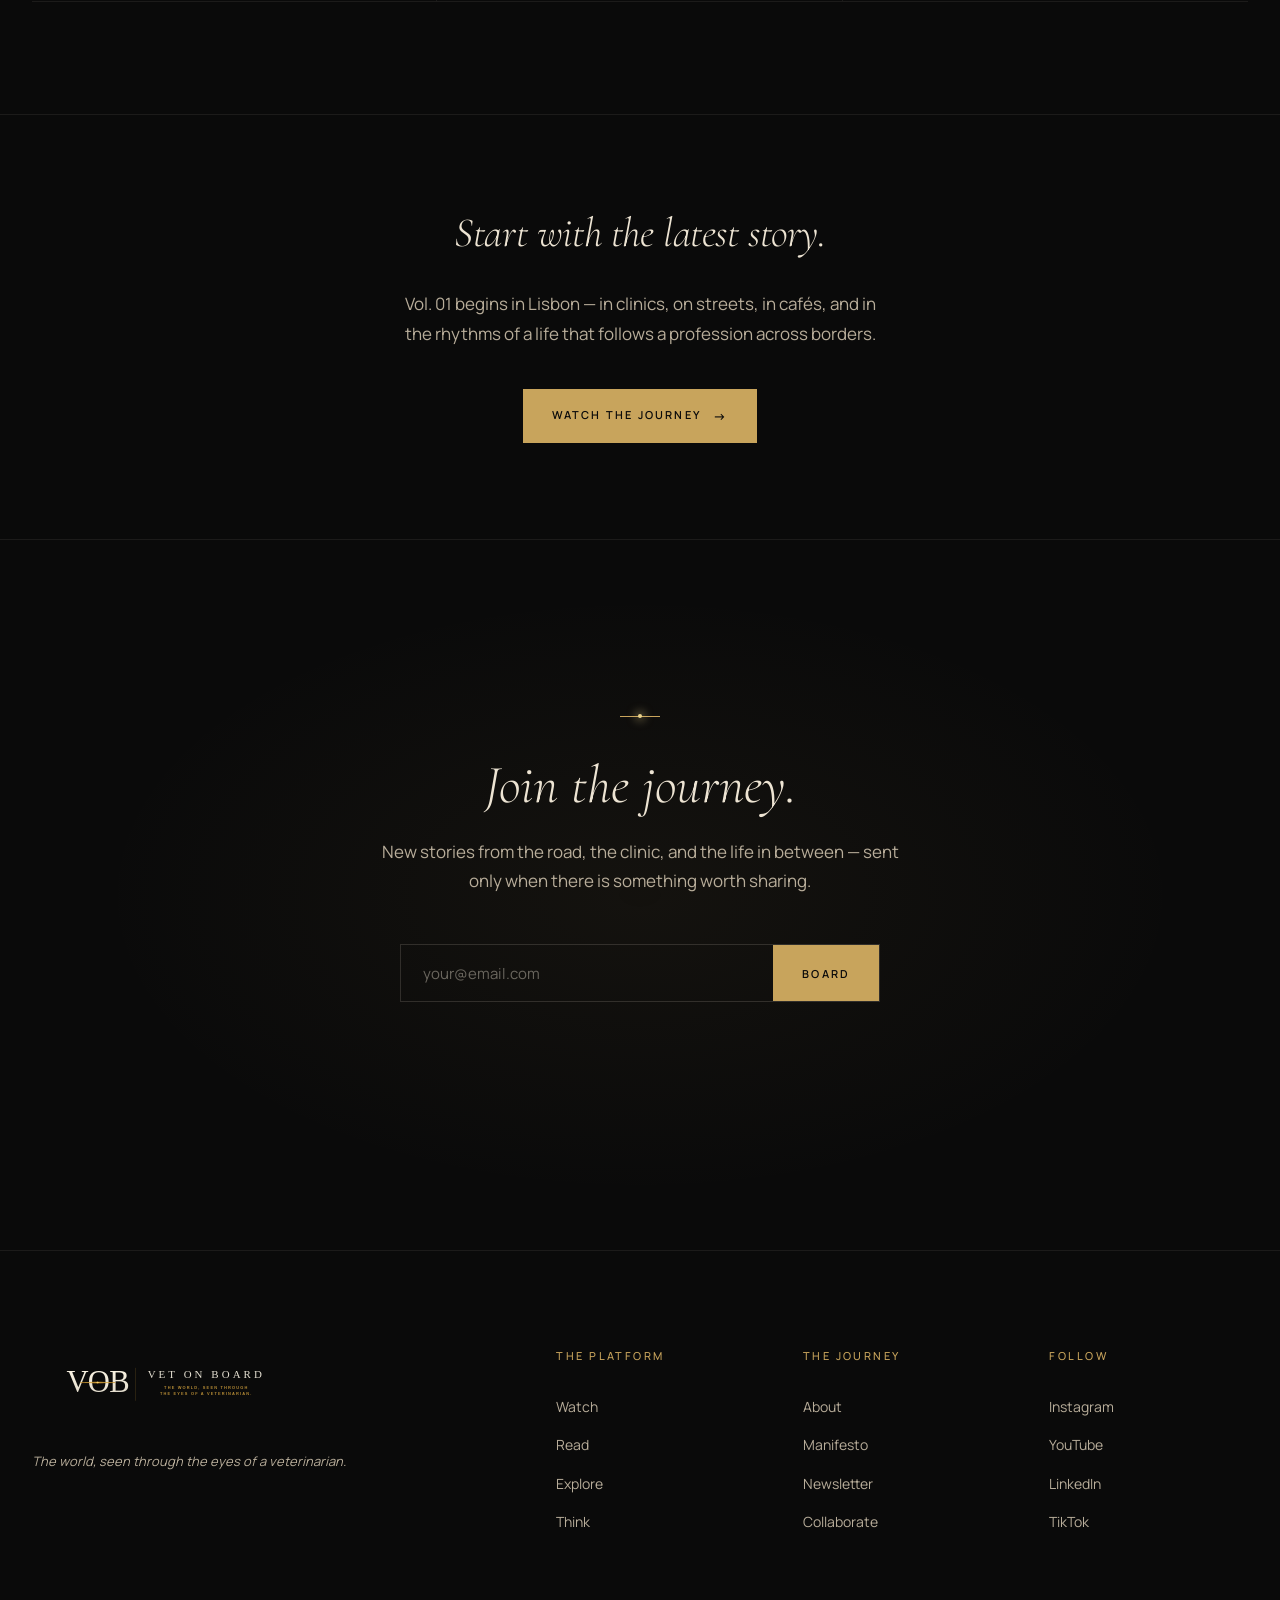
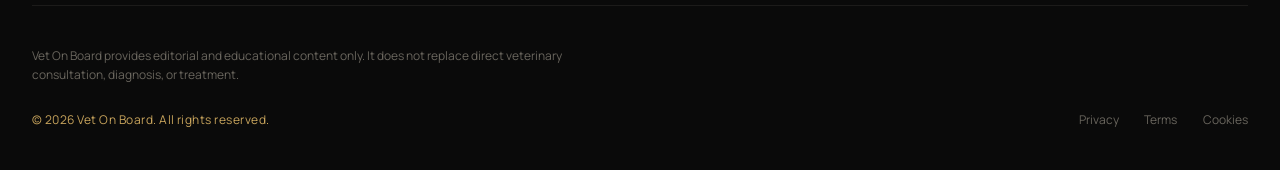
==== commit 1d40a41d: "Footer logo as transparent SVG for crisp rendering at any size Imported the master horizontal-lockup" ====
--- a/about/index.html
+++ b/about/index.html
@@ -166,7 +166,7 @@
   <div class="container">
     <div class="footer-top">
       <div class="footer-brand">
-        <img src="/assets/vob-logo-horizontal.png" alt="Vet On Board" class="footer-logo">
+        <img src="/assets/vob-logo-horizontal.svg" alt="Vet On Board" class="footer-logo">
         <p>The world, seen through the eyes of a veterinarian.</p>
       </div>
       <div class="footer-col">
--- a/assets/styles.css
+++ b/assets/styles.css
@@ -118,48 +118,41 @@
       linear-gradient(180deg, #0a0a0a 0%, #100e0b 50%, #0a0a0a 100%);
   }
 
-  /* hero — photographic background variant (with VOB lockup baked into image) */
+  /* hero — photographic background variant (photo lives in a 16:9 frame
+     with solid black above and below for nav clearance and CTAs) */
   .hero-photo {
-    align-items: stretch; flex-direction: column;
-    justify-content: space-between;
-    padding: 7rem 2rem 5rem;
-    background-color: var(--bg);
-    background-image:
-      linear-gradient(to bottom,
-        rgba(10,10,10,0.45) 0%,
-        rgba(10,10,10,0.0) 22%,
-        rgba(10,10,10,0.0) 70%,
-        rgba(10,10,10,0.65) 88%,
-        rgba(10,10,10,0.92) 100%
-      ),
-      url('/assets/hero-bg.jpg');
-    background-size: auto, contain;
-    background-position: center, center 45%;
-    background-repeat: no-repeat, no-repeat;
-  }
-  .hero-photo .hero-eyebrow-top {
-    position: relative; z-index: 2;
-    align-self: center;
+    min-height: 100vh;
+    background: var(--bg);
+    background-image: none;
+    display: flex; flex-direction: column;
+    align-items: center;
+    justify-content: center;
+    padding: 7rem 2rem 4rem;
+    text-align: center;
+    gap: 2.4rem;
+    overflow: hidden;
+  }
+  .hero-photo-eyebrow {
+    display: inline-flex; align-items: center;
+    z-index: 2;
     opacity: 0; animation: fadeUp 1.1s 0.2s ease forwards;
   }
-  .hero-photo .hero-content {
-    position: relative; z-index: 2;
-    margin-top: auto;
-    max-width: 780px; margin-left: auto; margin-right: auto;
-    text-align: center;
-    opacity: 0; animation: fadeUp 1.3s 0.7s ease forwards;
-  }
-  .hero-photo .hero-sub {
-    font-size: 1.05rem; line-height: 1.7;
-    max-width: 60ch; margin: 0 auto 2.4rem;
-    color: var(--ivory);
-    text-shadow: 0 1px 24px rgba(0,0,0,0.6);
-  }
-  .hero-photo .hero-sub strong {
-    color: var(--gold-bright); font-weight: 600;
-  }
-  .hero-photo .hero-ctas {
-    display: flex; gap: 1.2rem; justify-content: center; flex-wrap: wrap;
+  .hero-photo-frame {
+    width: 100%;
+    max-width: 1600px;
+    aspect-ratio: 16 / 9;
+    background-image: url('/assets/hero-bg.jpg');
+    background-size: cover;
+    background-position: center;
+    background-repeat: no-repeat;
+    border: 1px solid var(--border);
+    box-shadow: 0 30px 80px -20px rgba(0,0,0,0.6);
+    opacity: 0; animation: fadeUp 1.4s 0.5s ease forwards;
+  }
+  .hero-photo-actions {
+    display: flex; gap: 1.2rem; flex-wrap: wrap; justify-content: center;
+    z-index: 2;
+    opacity: 0; animation: fadeUp 1.3s 0.85s ease forwards;
   }
   .hero::before {
     content: ''; position: absolute; inset: 0;
@@ -384,22 +377,22 @@
   /* behind the lens (founder presence) */
   .behind-the-lens {
     position: relative;
-    height: 70vh; min-height: 480px;
+    height: 78vh; min-height: 540px;
     overflow: hidden;
     border-top: 1px solid var(--border);
-    background:
-      radial-gradient(ellipse at 35% 65%, rgba(200, 140, 80, 0.22) 0%, transparent 55%),
-      radial-gradient(ellipse at 75% 30%, rgba(120, 80, 50, 0.30) 0%, transparent 50%),
-      linear-gradient(160deg, #1c1612 0%, #0a0a0a 100%);
+    background-color: var(--bg);
+    background-image: url('/assets/founder-portrait.jpg');
+    background-size: cover;
+    background-position: 65% 22%;
+    background-repeat: no-repeat;
   }
   .behind-the-lens::before {
     content: ''; position: absolute; inset: 0;
-    background-image: url("data:image/svg+xml,%3Csvg viewBox='0 0 200 200' xmlns='http://www.w3.org/2000/svg'%3E%3Cfilter id='n'%3E%3CfeTurbulence type='fractalNoise' baseFrequency='0.85' numOctaves='3' stitchTiles='stitch'/%3E%3CfeColorMatrix values='0 0 0 0 0 0 0 0 0 0 0 0 0 0 0 0 0 0 0.30 0'/%3E%3C/filter%3E%3Crect width='200' height='200' filter='url(%23n)'/%3E%3C/svg%3E");
-    opacity: 0.5; mix-blend-mode: overlay;
+    background: linear-gradient(to right, rgba(10,10,10,0.94) 0%, rgba(10,10,10,0.78) 35%, rgba(10,10,10,0.55) 65%, rgba(10,10,10,0.45) 100%);
   }
   .behind-the-lens::after {
     content: ''; position: absolute; inset: 0;
-    background: linear-gradient(to top, rgba(10,10,10,0.85) 0%, transparent 55%);
+    background: linear-gradient(to top, rgba(10,10,10,0.7) 0%, rgba(10,10,10,0.15) 50%, rgba(10,10,10,0.0) 100%);
   }
   .behind-overlay {
     position: absolute; bottom: 4rem; left: 0; right: 0; z-index: 2;
@@ -585,15 +578,12 @@
   .about-grid { display: grid; grid-template-columns: 5fr 7fr; gap: 5rem; align-items: center; }
   .about-portrait {
     aspect-ratio: 4 / 5;
-    background:
-      radial-gradient(ellipse at 50% 30%, rgba(200, 164, 92, 0.14) 0%, transparent 60%),
-      linear-gradient(180deg, #1a1612 0%, #0a0a0a 100%);
+    background-color: var(--bg);
+    background-image: url('/assets/founder-portrait.jpg');
+    background-size: cover;
+    background-position: center 18%;
+    background-repeat: no-repeat;
     position: relative; border: 1px solid var(--border);
-  }
-  .about-portrait::after {
-    content: ''; position: absolute; inset: 0;
-    background-image: url("data:image/svg+xml,%3Csvg viewBox='0 0 200 200' xmlns='http://www.w3.org/2000/svg'%3E%3Cfilter id='n'%3E%3CfeTurbulence type='fractalNoise' baseFrequency='0.9' numOctaves='2' stitchTiles='stitch'/%3E%3CfeColorMatrix values='0 0 0 0 0 0 0 0 0 0 0 0 0 0 0 0 0 0 0.18 0'/%3E%3C/filter%3E%3Crect width='200' height='200' filter='url(%23n)'/%3E%3C/svg%3E");
-    opacity: 0.5; mix-blend-mode: overlay;
   }
   .about h3 {
     font-family: 'Cormorant Garamond', serif;
@@ -703,7 +693,7 @@
     flex-wrap: wrap; gap: 1.2rem;
   }
   .footer-copyright {
-    font-size: 12px; color: var(--ivory-faint);
+    font-size: 12px; color: var(--gold);
     letter-spacing: 0.04em;
   }
   .footer-legal { display: flex; gap: 1.6rem; font-size: 12px; }
@@ -727,8 +717,8 @@
     .behind-quote { font-size: 1.4rem; }
     .principles-grid { grid-template-columns: 1fr; gap: 2.4rem; }
     .principles { padding: 5rem 0; }
-    .hero-photo { padding: 6rem 1.4rem 4rem; background-position: center 38%; }
-    .hero-photo .hero-sub { font-size: 0.98rem; }
+    .hero-photo { padding: 6rem 1rem 3.5rem; gap: 1.8rem; }
+    .hero-photo-frame { max-width: 100%; }
     .nav-mark { height: 18px; }
     .sisters-grid { grid-template-columns: 1fr; }
     .sister { border-right: none; border-bottom: 1px solid var(--border); }
@@ -946,22 +936,22 @@
   /* about page — long-form layout */
   .founder-image {
     position: relative;
-    height: 80vh; min-height: 520px;
+    height: 88vh; min-height: 600px;
     overflow: hidden;
     border-bottom: 1px solid var(--border);
-    background:
-      radial-gradient(ellipse at 35% 65%, rgba(200, 140, 80, 0.22) 0%, transparent 55%),
-      radial-gradient(ellipse at 75% 30%, rgba(120, 80, 50, 0.30) 0%, transparent 50%),
-      linear-gradient(160deg, #1c1612 0%, #0a0a0a 100%);
+    background-color: var(--bg);
+    background-image: url('/assets/founder-portrait.jpg');
+    background-size: cover;
+    background-position: 60% 22%;
+    background-repeat: no-repeat;
   }
   .founder-image::before {
     content: ''; position: absolute; inset: 0;
-    background-image: url("data:image/svg+xml,%3Csvg viewBox='0 0 200 200' xmlns='http://www.w3.org/2000/svg'%3E%3Cfilter id='n'%3E%3CfeTurbulence type='fractalNoise' baseFrequency='0.85' numOctaves='3' stitchTiles='stitch'/%3E%3CfeColorMatrix values='0 0 0 0 0 0 0 0 0 0 0 0 0 0 0 0 0 0 0.30 0'/%3E%3C/filter%3E%3Crect width='200' height='200' filter='url(%23n)'/%3E%3C/svg%3E");
-    opacity: 0.5; mix-blend-mode: overlay;
+    background: linear-gradient(to right, rgba(10,10,10,0.92) 0%, rgba(10,10,10,0.7) 35%, rgba(10,10,10,0.45) 65%, rgba(10,10,10,0.4) 100%);
   }
   .founder-image::after {
     content: ''; position: absolute; inset: 0;
-    background: linear-gradient(to top, rgba(10,10,10,0.85) 0%, transparent 55%);
+    background: linear-gradient(to top, rgba(10,10,10,0.78) 0%, rgba(10,10,10,0.15) 50%, transparent 100%);
   }
   .founder-image-overlay {
     position: absolute; bottom: 4rem; left: 4rem; right: 4rem; z-index: 2;
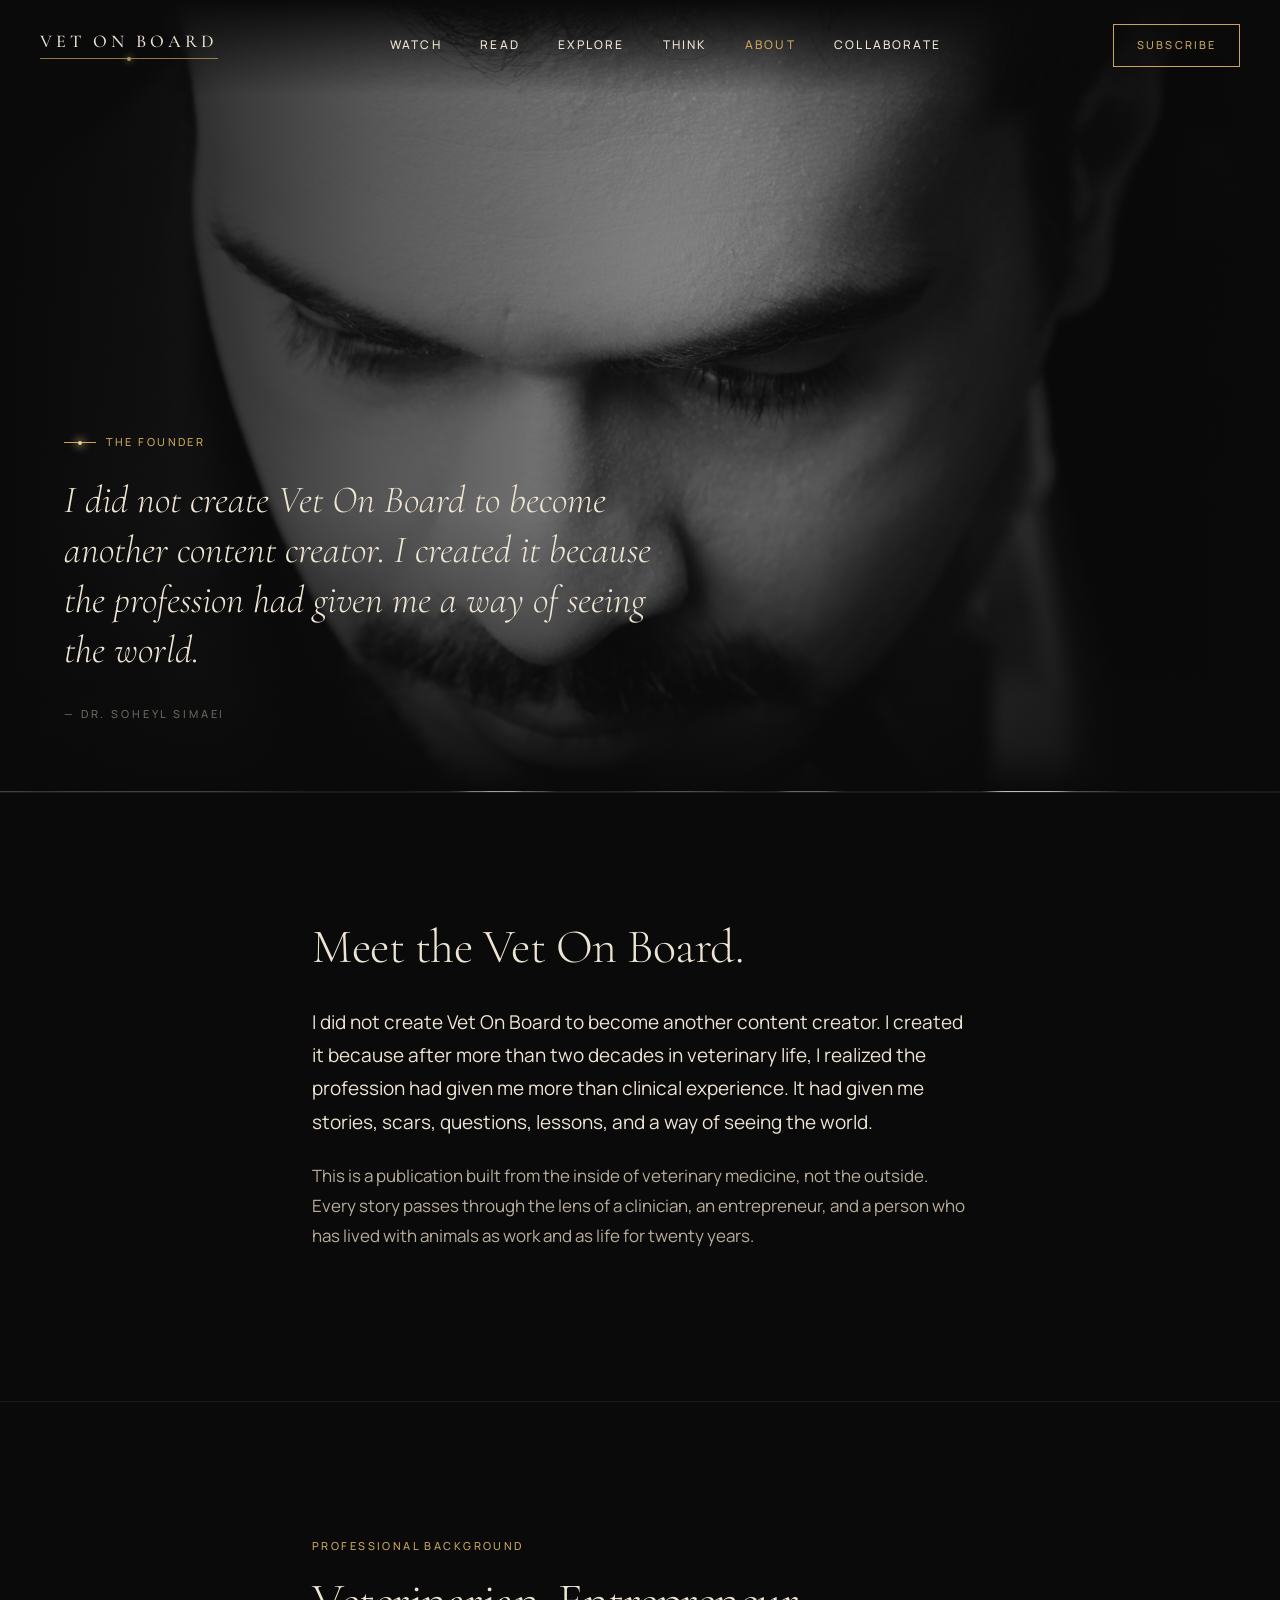
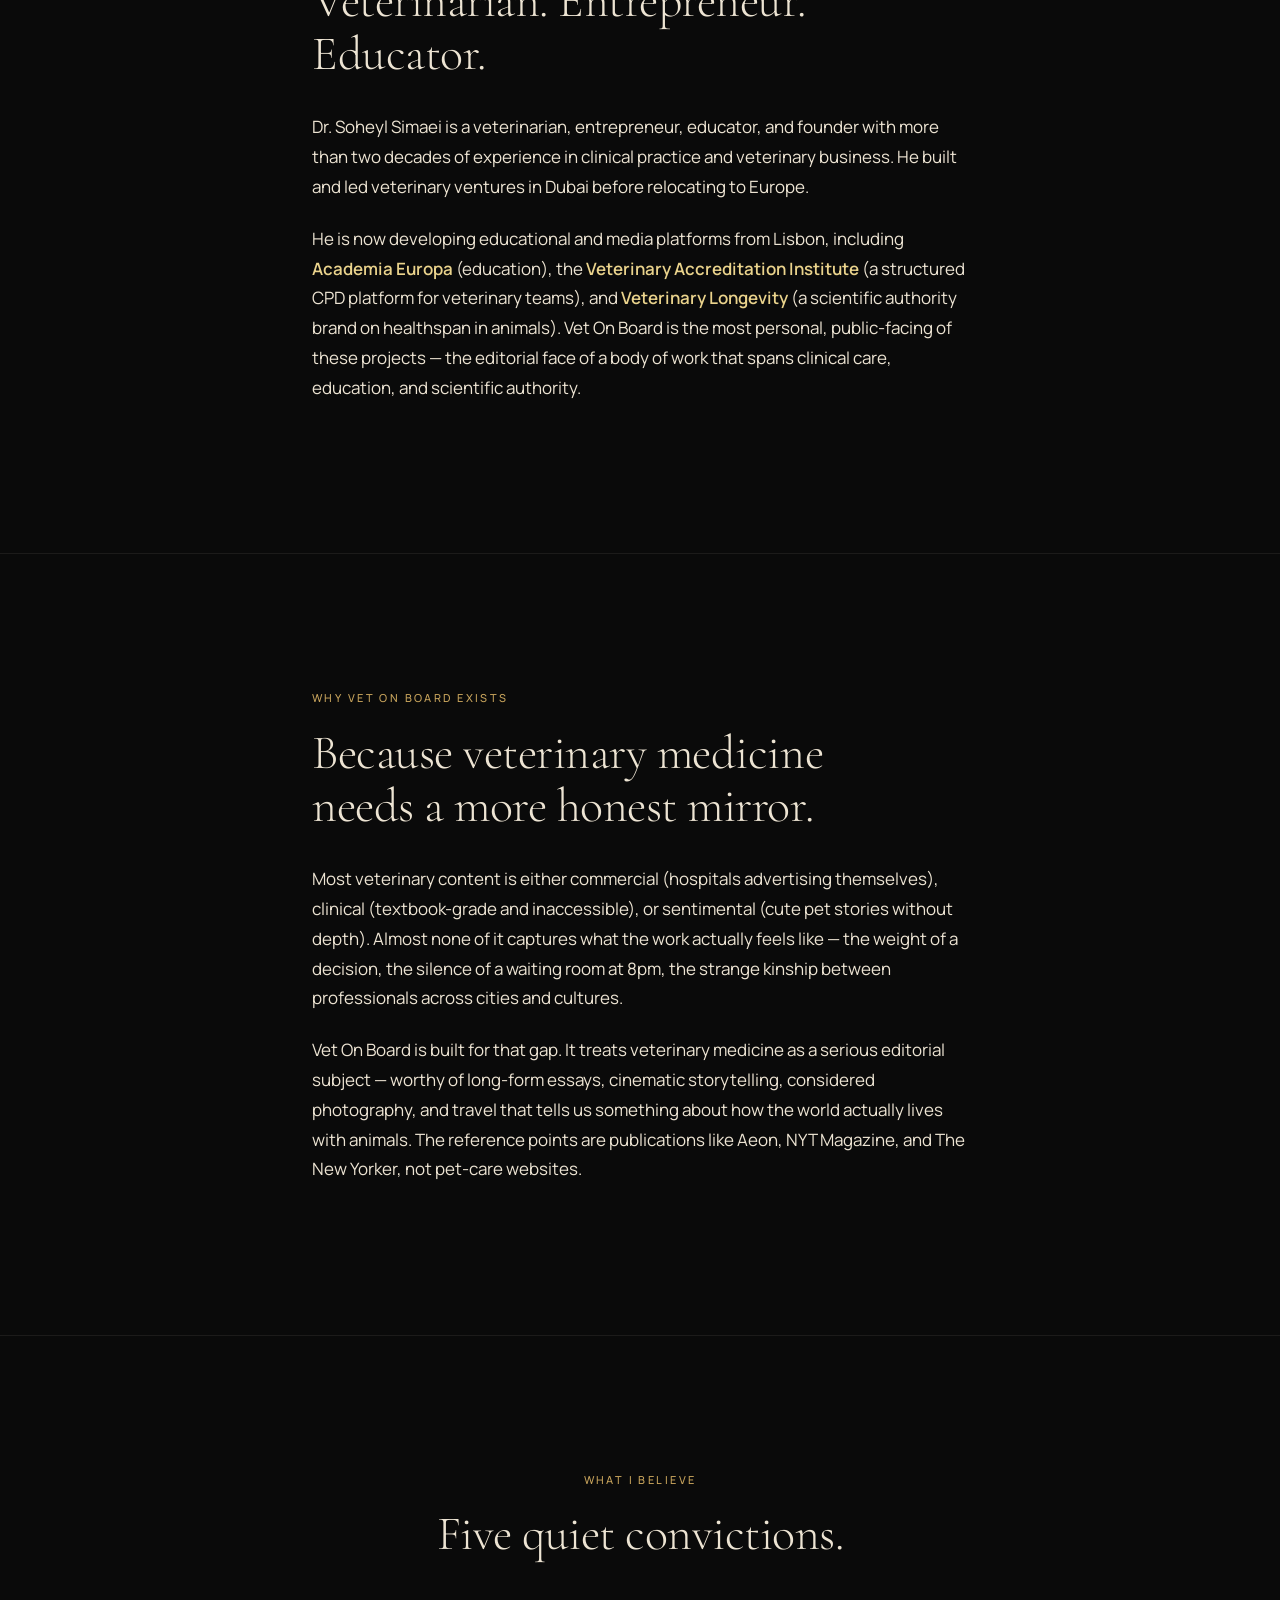
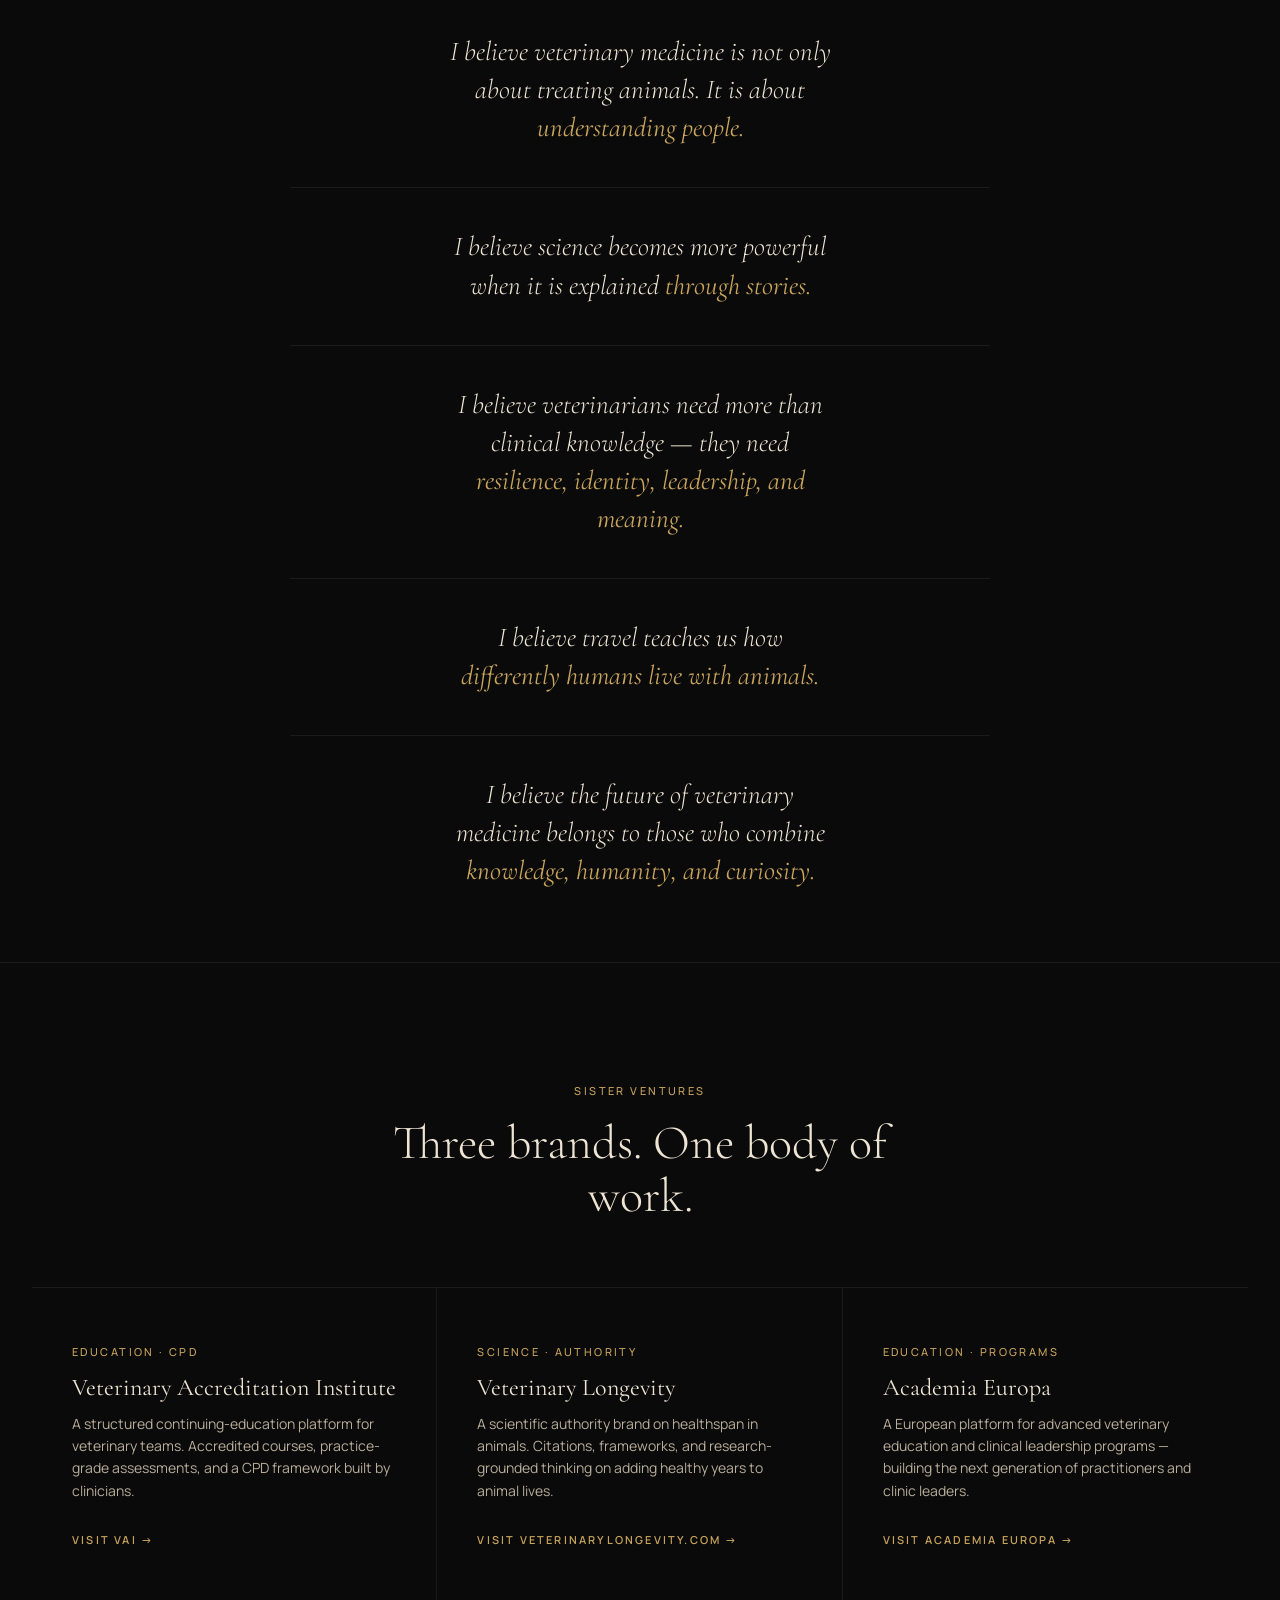
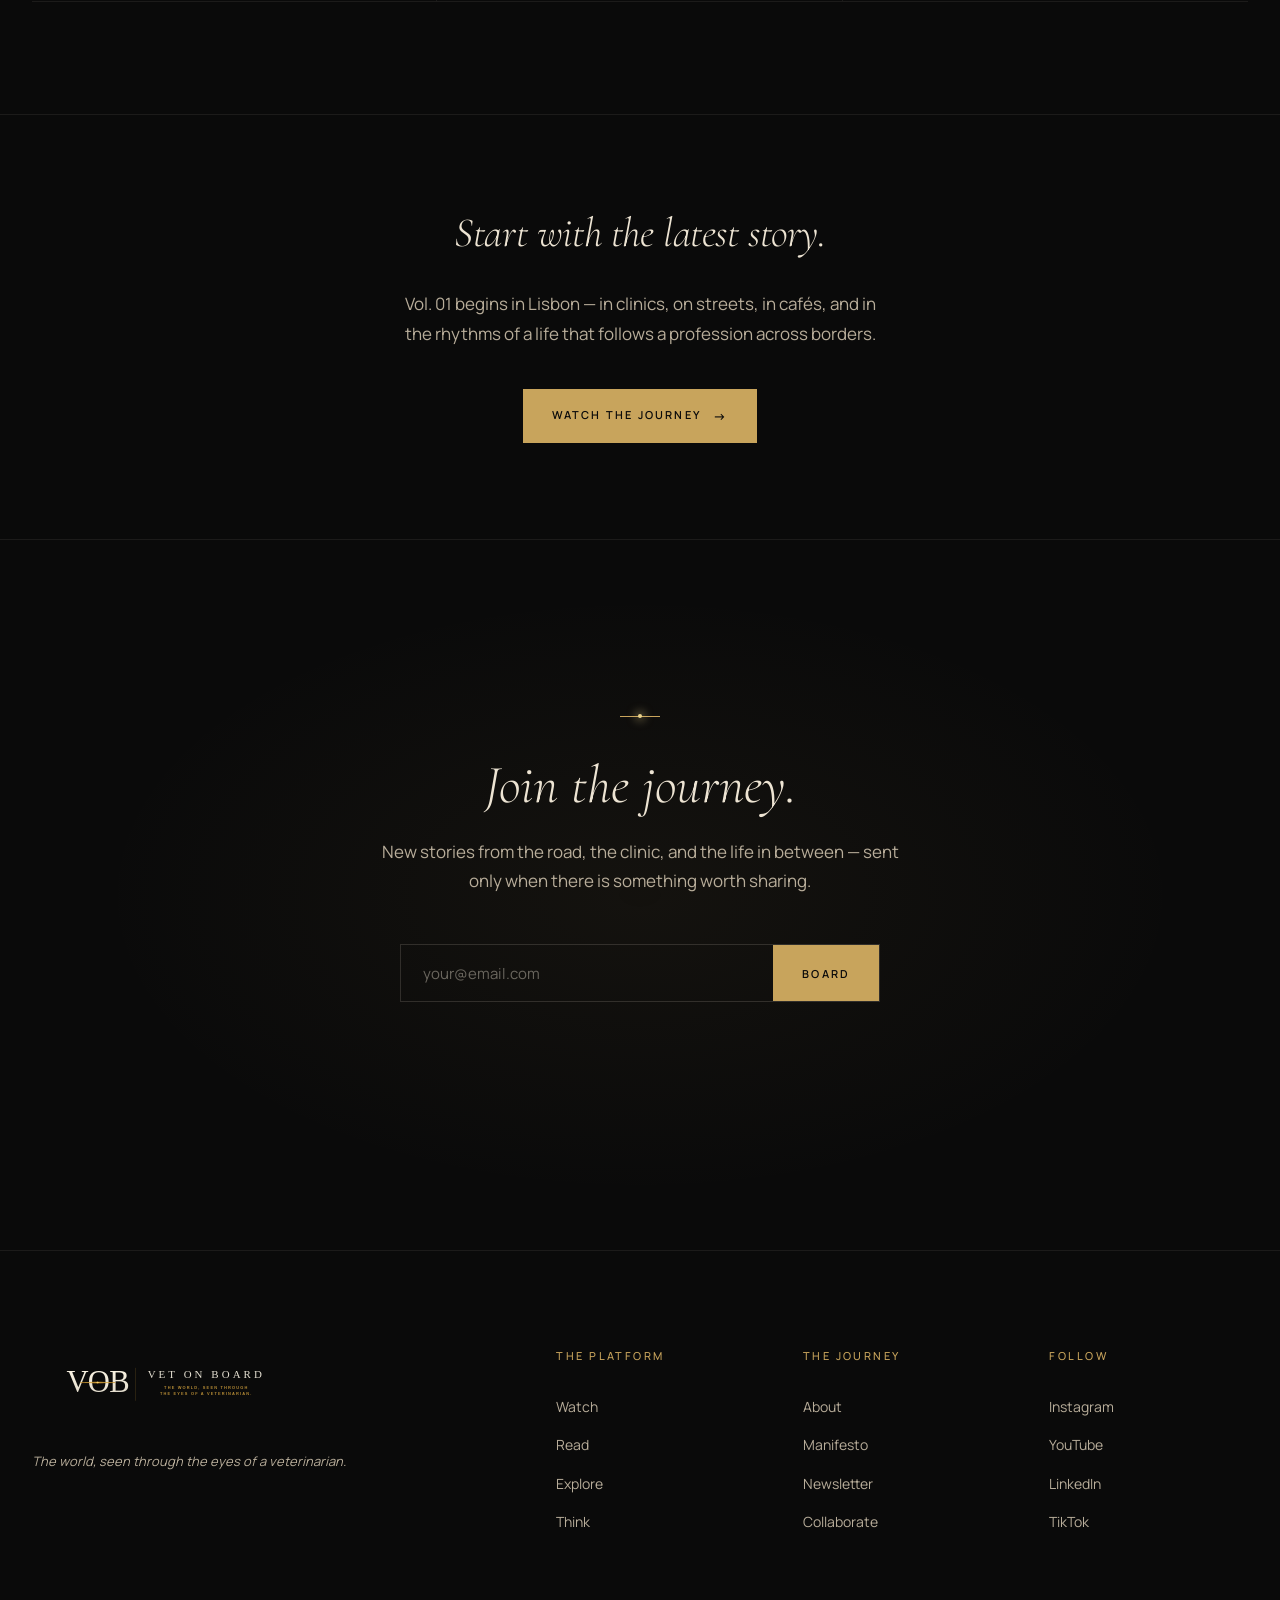
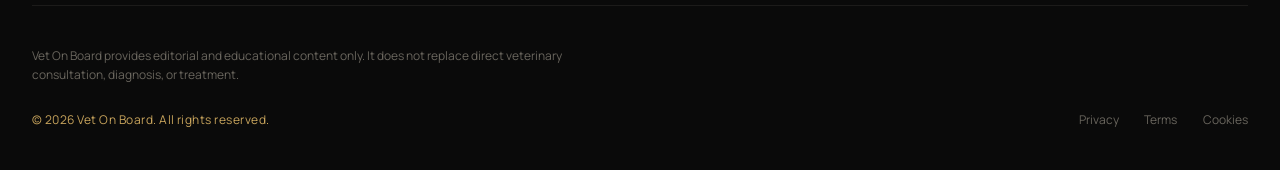
==== commit 57914374: "Mobile menu: hamburger toggle + smooth fullscreen overlay Previously on mobile (<=900px) the nav-lin" ====
--- a/about/index.html
+++ b/about/index.html
@@ -48,6 +48,9 @@
       <a href="/collaborate">Collaborate</a>
     </div>
     <a href="/#newsletter" class="nav-cta">Subscribe</a>
+    <button class="nav-toggle" aria-label="Toggle menu" aria-expanded="false" aria-controls="nav-menu">
+      <span></span><span></span><span></span>
+    </button>
   </div>
 </nav>
 
@@ -212,6 +215,29 @@
     else nav.classList.remove('scrolled');
   });
 
+  // Mobile menu toggle
+  const navToggle = document.querySelector('.nav-toggle');
+  const navLinks = document.querySelector('.nav-links');
+  if (navToggle && navLinks) {
+    const closeMenu = () => {
+      navToggle.classList.remove('open');
+      navLinks.classList.remove('open');
+      navToggle.setAttribute('aria-expanded', 'false');
+      document.body.style.overflow = '';
+    };
+    navToggle.addEventListener('click', () => {
+      const willOpen = !navToggle.classList.contains('open');
+      navToggle.classList.toggle('open', willOpen);
+      navLinks.classList.toggle('open', willOpen);
+      navToggle.setAttribute('aria-expanded', willOpen ? 'true' : 'false');
+      document.body.style.overflow = willOpen ? 'hidden' : '';
+    });
+    navLinks.querySelectorAll('a').forEach(a => a.addEventListener('click', closeMenu));
+    document.addEventListener('keydown', (e) => {
+      if (e.key === 'Escape' && navToggle.classList.contains('open')) closeMenu();
+    });
+  }
+
   const newsletterForm = document.getElementById('newsletter-form');
   const newsletterThanks = document.getElementById('newsletter-thanks');
   if (newsletterForm) {
--- a/assets/styles.css
+++ b/assets/styles.css
@@ -32,6 +32,21 @@
   .label { font-size: 11px; letter-spacing: 0.22em; text-transform: uppercase; font-weight: 500; color: var(--gold); display: inline-block; }
   .label-muted { font-size: 11px; letter-spacing: 0.22em; text-transform: uppercase; font-weight: 500; color: var(--ivory-muted); }
   .horizon-line { display: inline-block; width: 32px; height: 1px; background: var(--gold); vertical-align: middle; margin-right: 0.6rem; position: relative; }
+
+  /* Universal edge-bleed: all photographic elements dissolve their edges into
+     the page background instead of butting up to it as hard rectangles. */
+  .pillar-thumb,
+  .issue-card-thumb,
+  .latest-thumb,
+  .featured-card,
+  .row-card-thumb,
+  .still,
+  .about-portrait,
+  .hero-photo-frame,
+  .city-card {
+    box-shadow: inset 0 0 60px 4px rgba(10, 10, 10, 0.95) !important;
+    border-color: transparent !important;
+  }
   .horizon-line::after {
     content: ''; position: absolute; left: 50%; top: 50%;
     transform: translate(-50%, -50%); width: 4px; height: 4px;
@@ -105,6 +120,37 @@
     text-decoration: none; transition: all 0.25s;
   }
   .nav-cta:hover { background: var(--gold); color: var(--bg); }
+
+  /* Mobile menu toggle (hamburger) */
+  .nav-toggle {
+    display: none;
+    width: 38px; height: 38px;
+    background: transparent;
+    border: none;
+    padding: 0;
+    cursor: pointer;
+    position: relative;
+    z-index: 102;
+    outline-offset: 4px;
+  }
+  .nav-toggle span {
+    display: block;
+    width: 22px; height: 1px;
+    background: var(--ivory);
+    position: absolute;
+    left: 8px;
+    transition: transform 0.35s ease, top 0.25s ease, opacity 0.2s ease;
+  }
+  .nav-toggle span:nth-child(1) { top: 13px; }
+  .nav-toggle span:nth-child(2) { top: 19px; }
+  .nav-toggle span:nth-child(3) { top: 25px; }
+  .nav-toggle.open span:nth-child(1) {
+    top: 19px; transform: rotate(45deg);
+  }
+  .nav-toggle.open span:nth-child(2) { opacity: 0; }
+  .nav-toggle.open span:nth-child(3) {
+    top: 19px; transform: rotate(-45deg);
+  }
 
   /* hero — logo-centred */
   .hero {
@@ -388,11 +434,26 @@
   }
   .behind-the-lens::before {
     content: ''; position: absolute; inset: 0;
-    background: linear-gradient(to right, rgba(10,10,10,0.94) 0%, rgba(10,10,10,0.78) 35%, rgba(10,10,10,0.55) 65%, rgba(10,10,10,0.45) 100%);
+    background: linear-gradient(
+      to right,
+      rgba(10,10,10,1) 0%,
+      rgba(10,10,10,0.92) 8%,
+      rgba(10,10,10,0.7) 30%,
+      rgba(10,10,10,0.45) 60%,
+      rgba(10,10,10,0.6) 90%,
+      rgba(10,10,10,1) 100%
+    );
   }
   .behind-the-lens::after {
     content: ''; position: absolute; inset: 0;
-    background: linear-gradient(to top, rgba(10,10,10,0.7) 0%, rgba(10,10,10,0.15) 50%, rgba(10,10,10,0.0) 100%);
+    background: linear-gradient(
+      to bottom,
+      rgba(10,10,10,1) 0%,
+      rgba(10,10,10,0) 14%,
+      rgba(10,10,10,0) 70%,
+      rgba(10,10,10,0.45) 88%,
+      rgba(10,10,10,1) 100%
+    );
   }
   .behind-overlay {
     position: absolute; bottom: 4rem; left: 0; right: 0; z-index: 2;
@@ -701,7 +762,45 @@
   .footer-legal a:hover { color: var(--ivory); }
 
   @media (max-width: 900px) {
-    .nav-links { display: none; }
+    .nav-toggle { display: block; }
+    .nav-cta { display: none; }
+    .nav-links {
+      display: flex;
+      flex-direction: column;
+      align-items: center;
+      justify-content: center;
+      gap: 2.4rem;
+      position: fixed;
+      top: 0; left: 0;
+      width: 100vw; height: 100vh; height: 100dvh;
+      margin: 0; padding: 7rem 2rem 4rem;
+      background: rgba(10, 10, 10, 0.98);
+      backdrop-filter: blur(20px);
+      -webkit-backdrop-filter: blur(20px);
+      opacity: 0;
+      visibility: hidden;
+      pointer-events: none;
+      transform: translateY(-10px);
+      transition: opacity 0.35s ease, transform 0.35s ease, visibility 0s linear 0.35s;
+      z-index: 99;
+    }
+    .nav-links.open {
+      opacity: 1;
+      visibility: visible;
+      pointer-events: auto;
+      transform: translateY(0);
+      transition: opacity 0.4s ease, transform 0.4s ease, visibility 0s linear 0s;
+    }
+    .nav-links a {
+      font-family: 'Cormorant Garamond', serif;
+      font-weight: 400;
+      font-size: clamp(1.6rem, 6vw, 2.2rem);
+      letter-spacing: 0.14em;
+      text-transform: uppercase;
+      color: var(--ivory);
+      padding: 0.4rem 0;
+    }
+    .nav-links a[aria-current="page"] { color: var(--gold); }
     .nav-logo .name { display: none; }
     .hero-corner-bl { display: none; }
     .pillars-grid { grid-template-columns: 1fr; }
@@ -947,11 +1046,26 @@
   }
   .founder-image::before {
     content: ''; position: absolute; inset: 0;
-    background: linear-gradient(to right, rgba(10,10,10,0.92) 0%, rgba(10,10,10,0.7) 35%, rgba(10,10,10,0.45) 65%, rgba(10,10,10,0.4) 100%);
+    background: linear-gradient(
+      to right,
+      rgba(10,10,10,1) 0%,
+      rgba(10,10,10,0.9) 8%,
+      rgba(10,10,10,0.65) 30%,
+      rgba(10,10,10,0.4) 60%,
+      rgba(10,10,10,0.55) 90%,
+      rgba(10,10,10,1) 100%
+    );
   }
   .founder-image::after {
     content: ''; position: absolute; inset: 0;
-    background: linear-gradient(to top, rgba(10,10,10,0.78) 0%, rgba(10,10,10,0.15) 50%, transparent 100%);
+    background: linear-gradient(
+      to bottom,
+      rgba(10,10,10,1) 0%,
+      rgba(10,10,10,0) 12%,
+      rgba(10,10,10,0) 65%,
+      rgba(10,10,10,0.55) 88%,
+      rgba(10,10,10,1) 100%
+    );
   }
   .founder-image-overlay {
     position: absolute; bottom: 4rem; left: 4rem; right: 4rem; z-index: 2;
